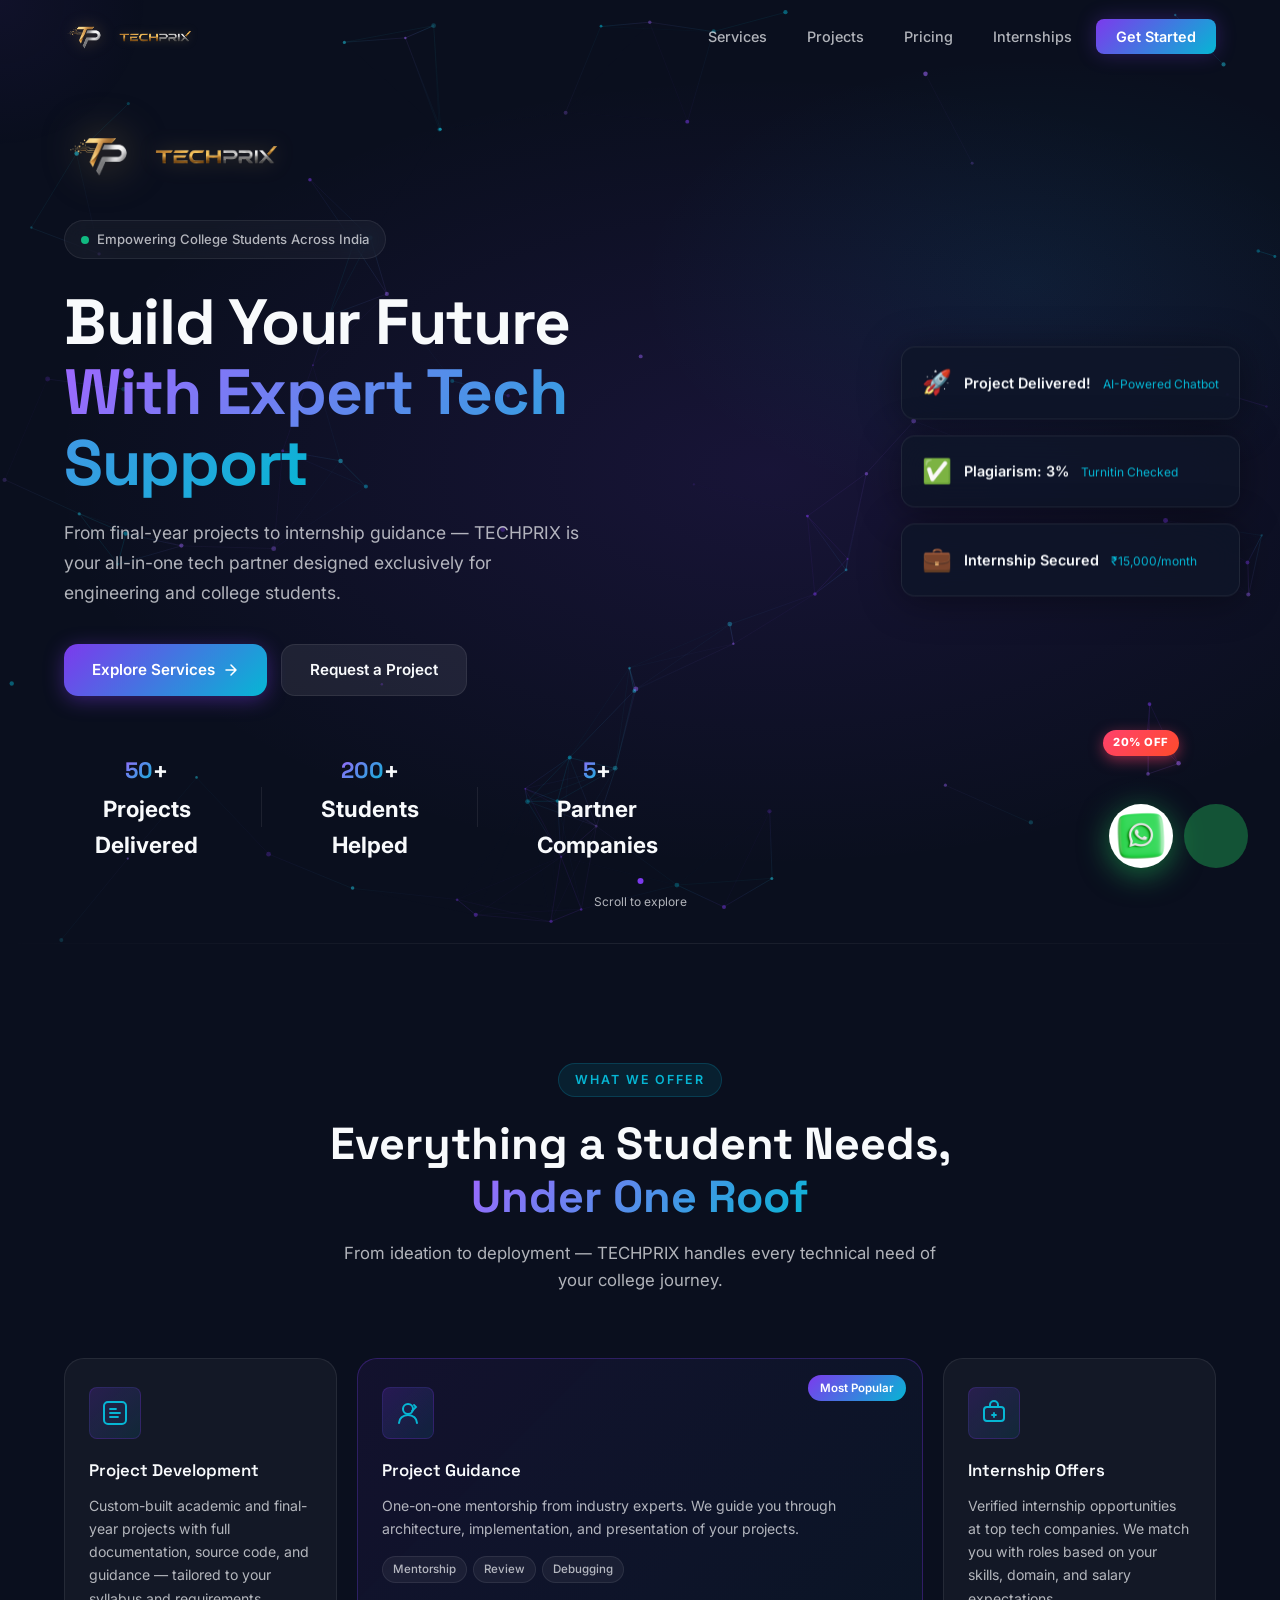
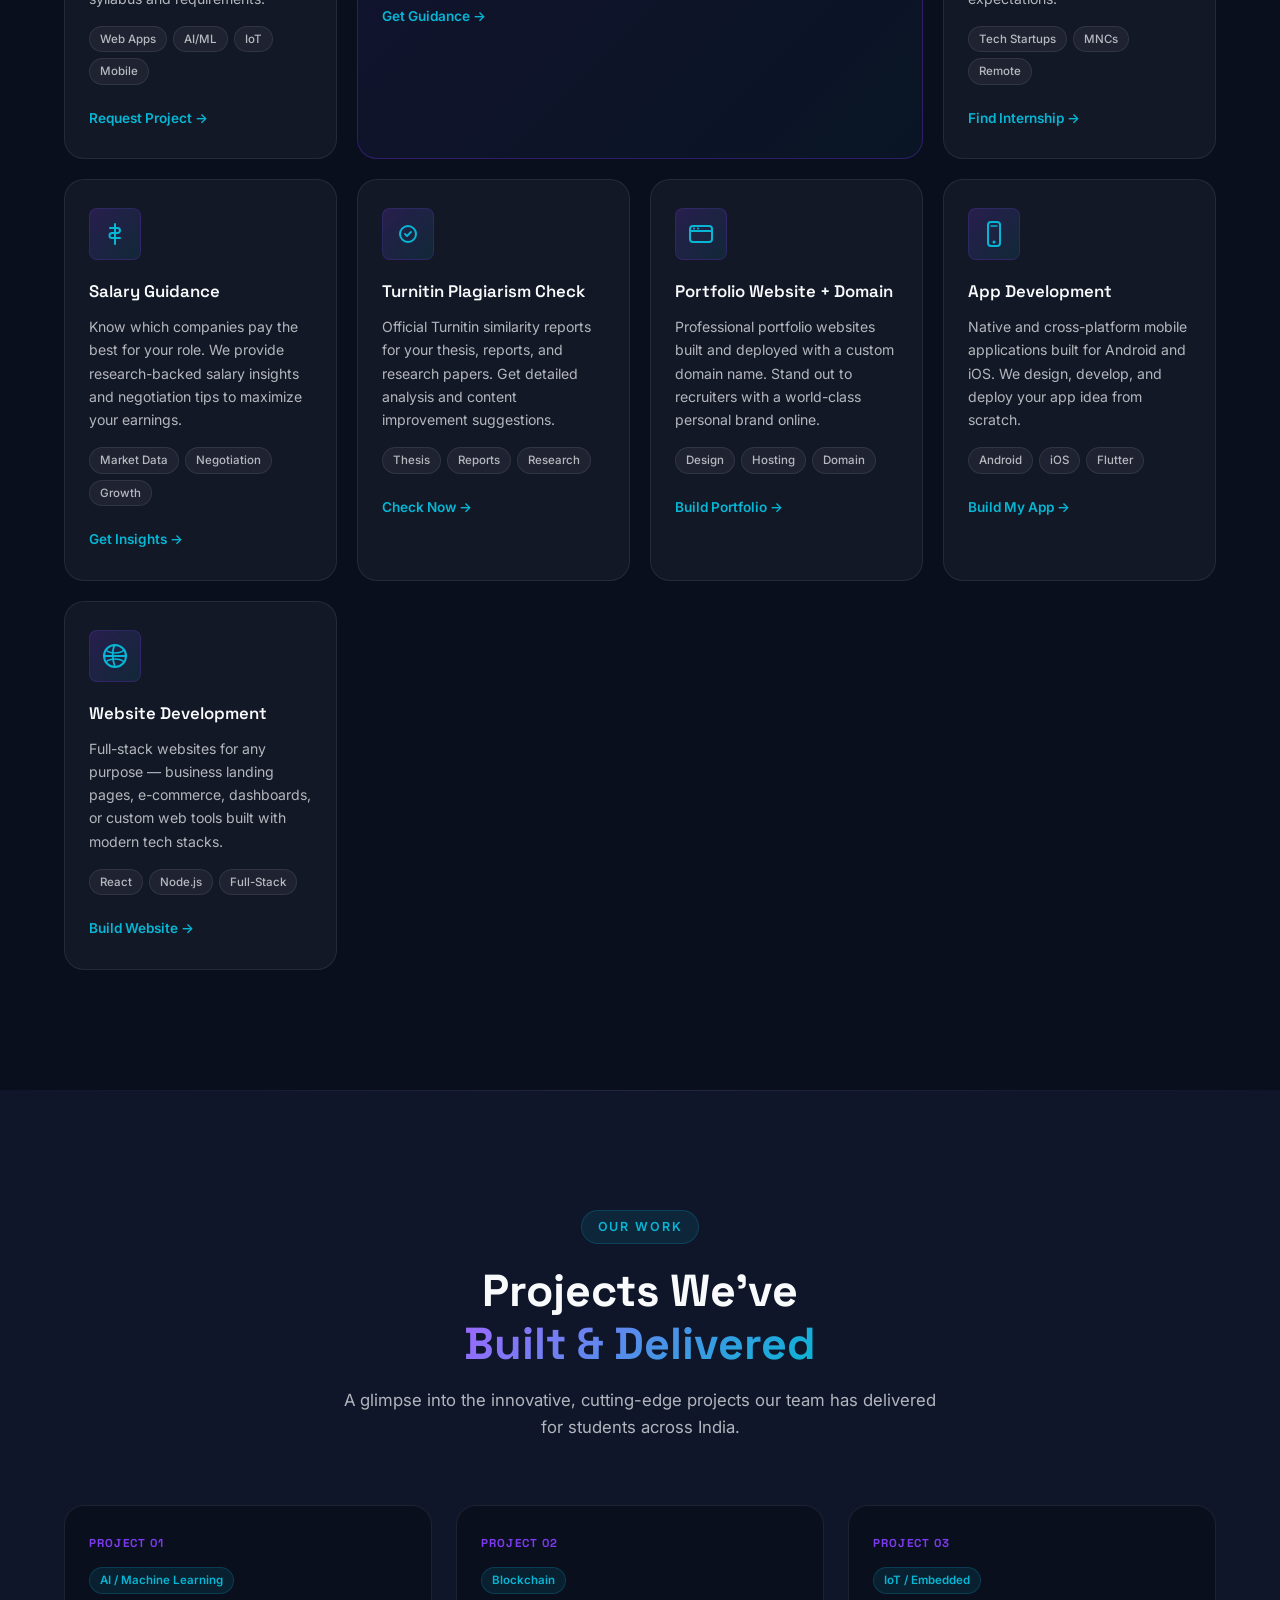
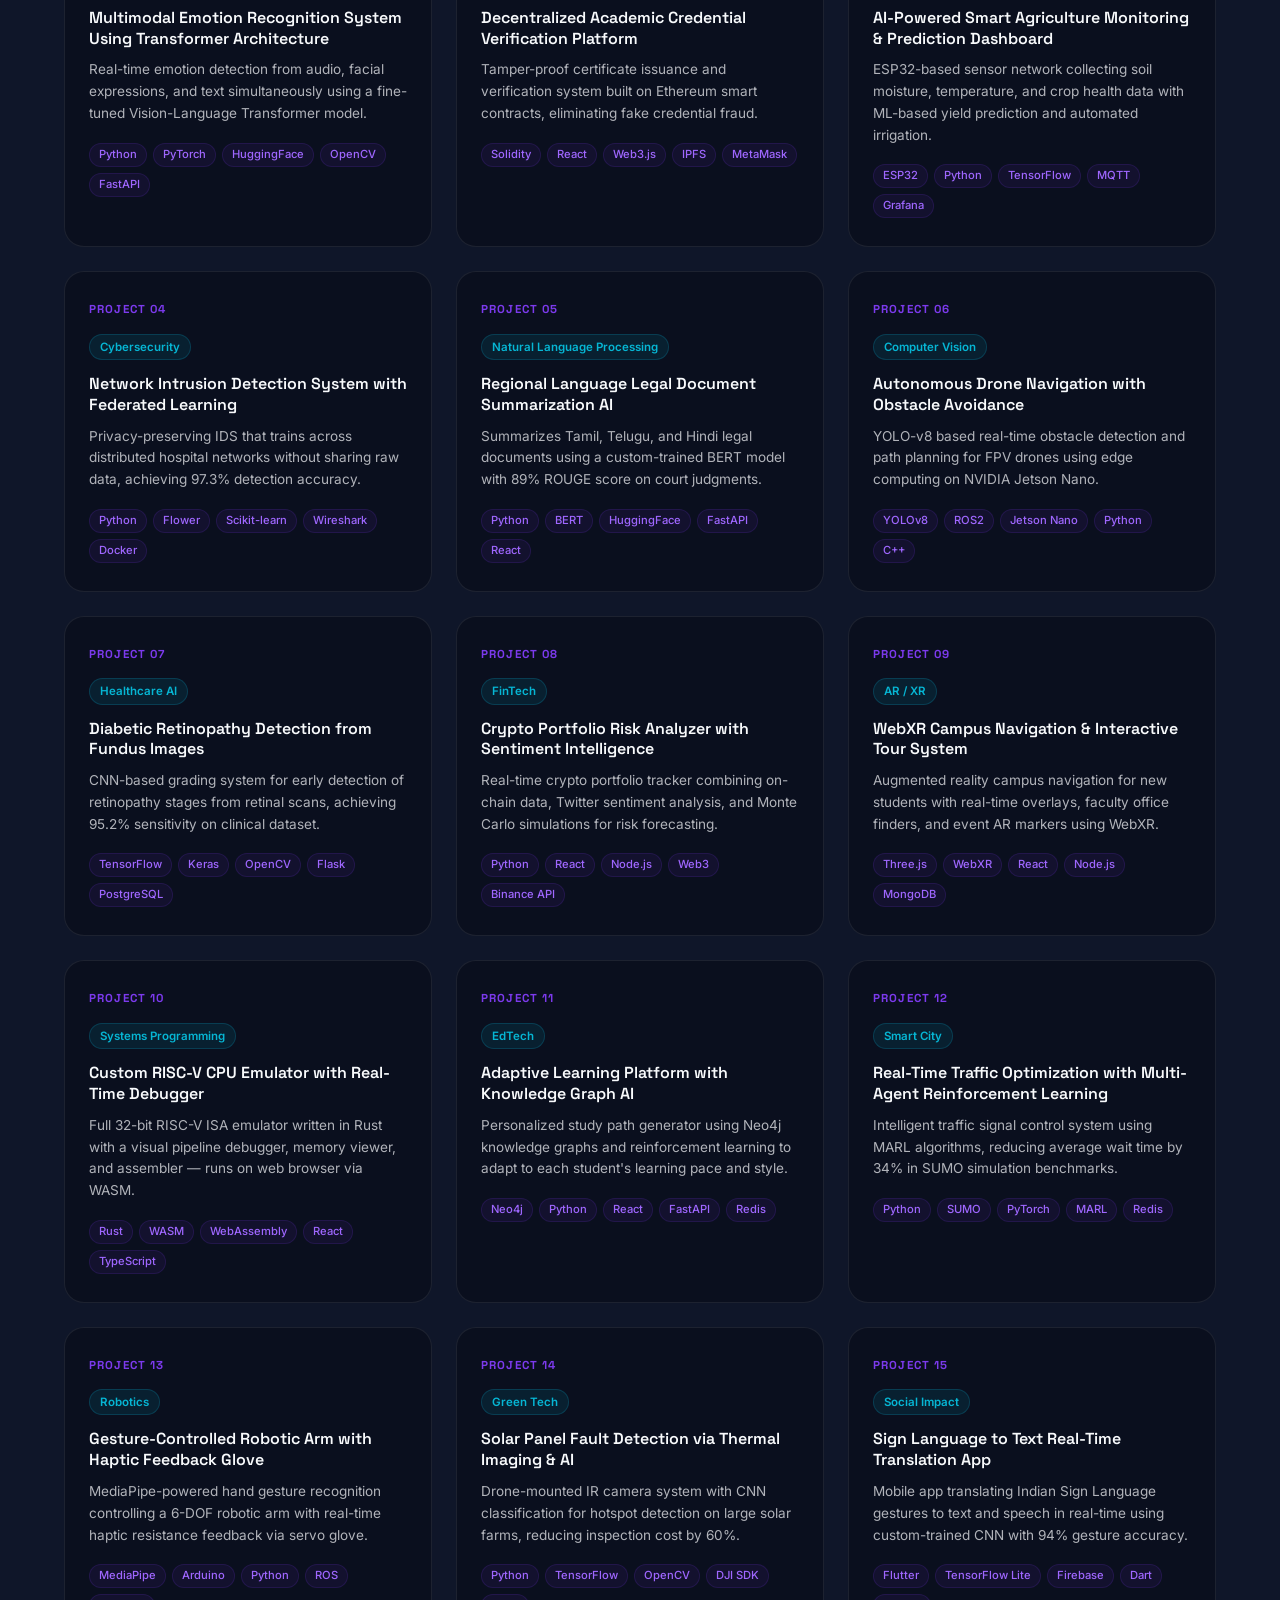
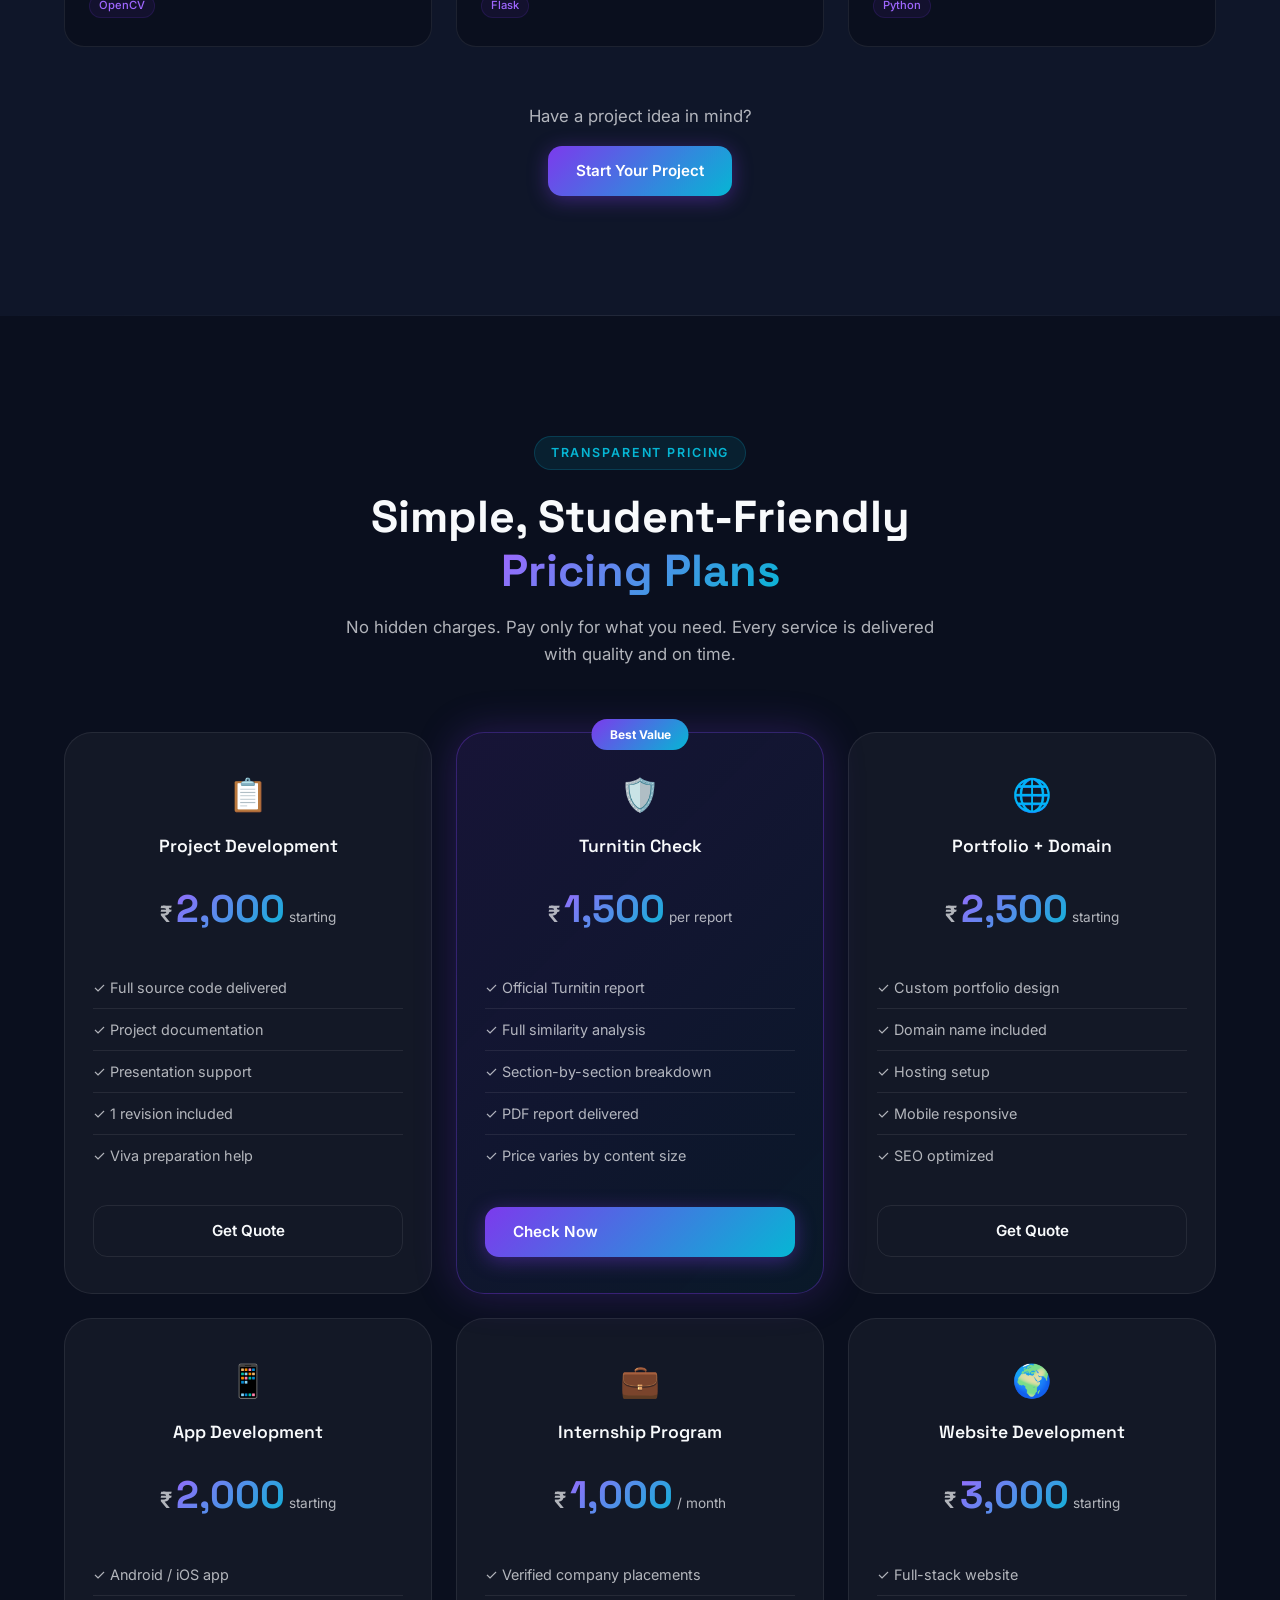
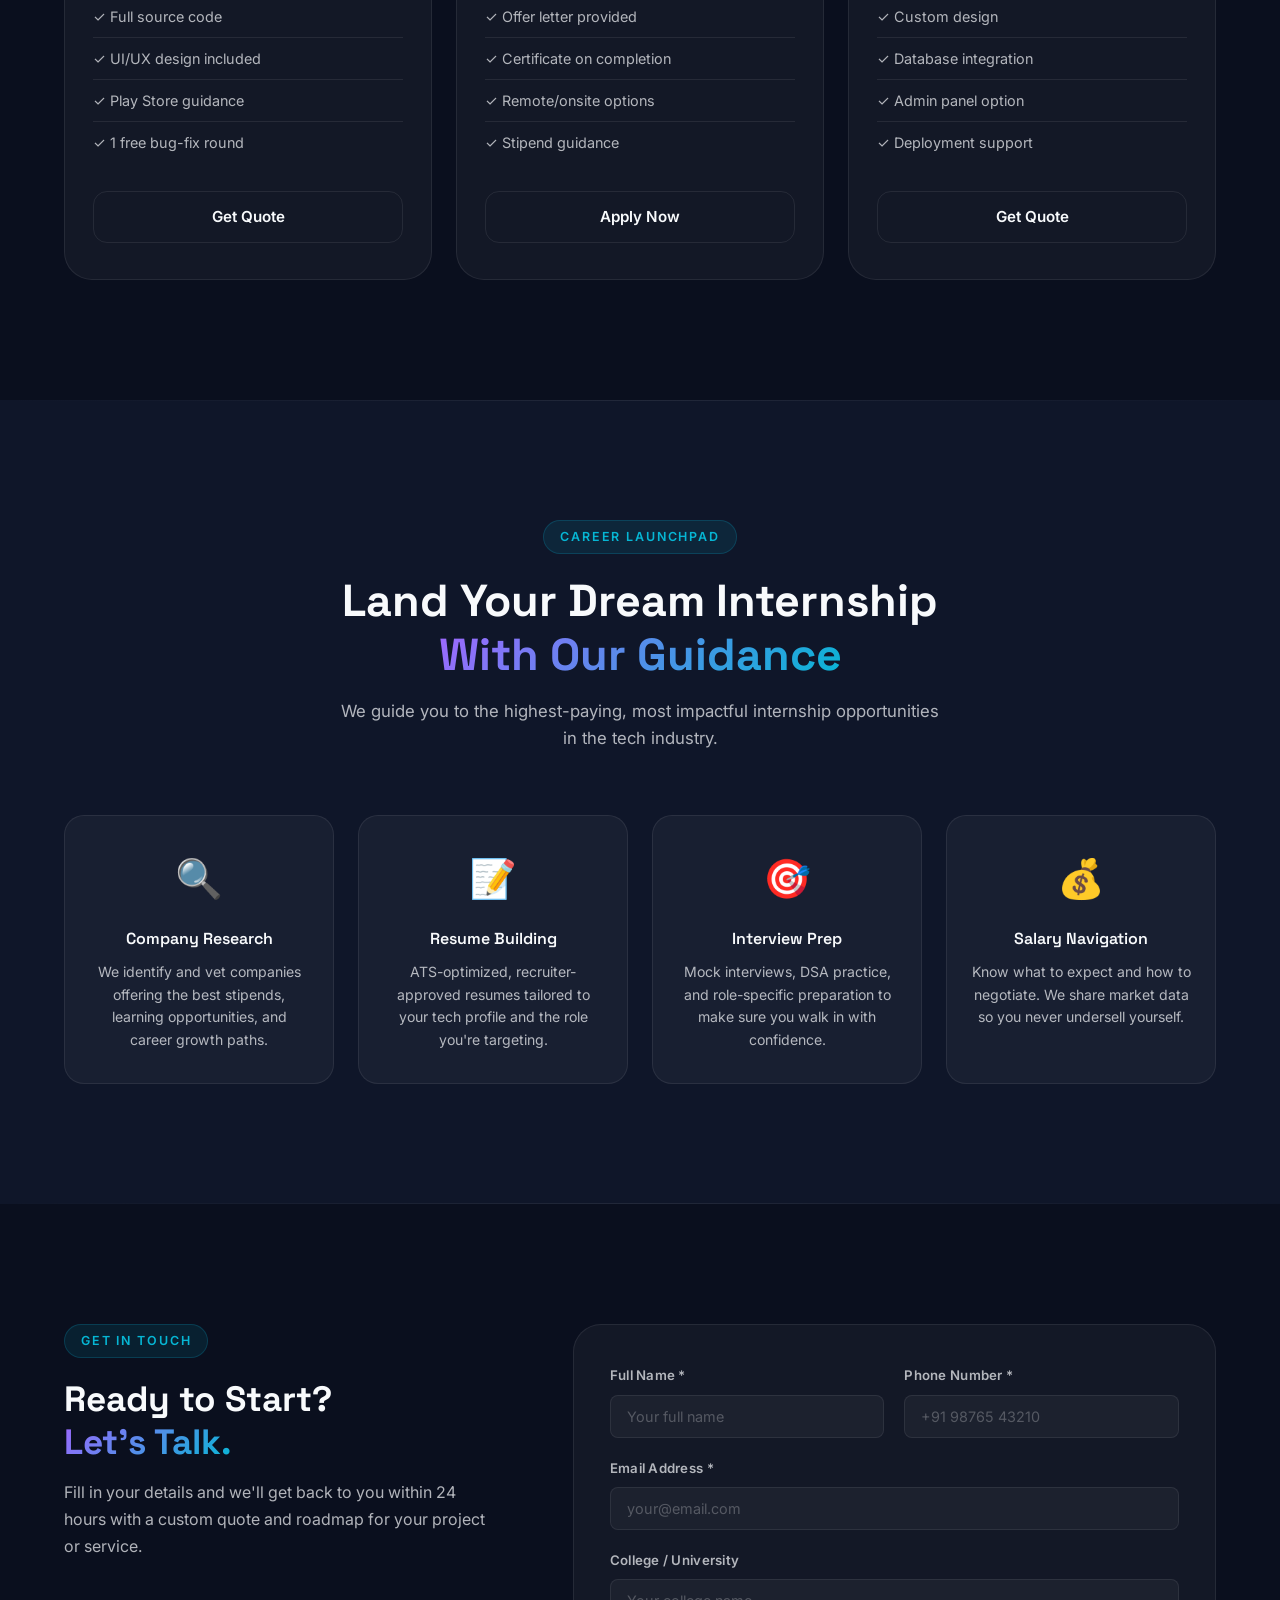
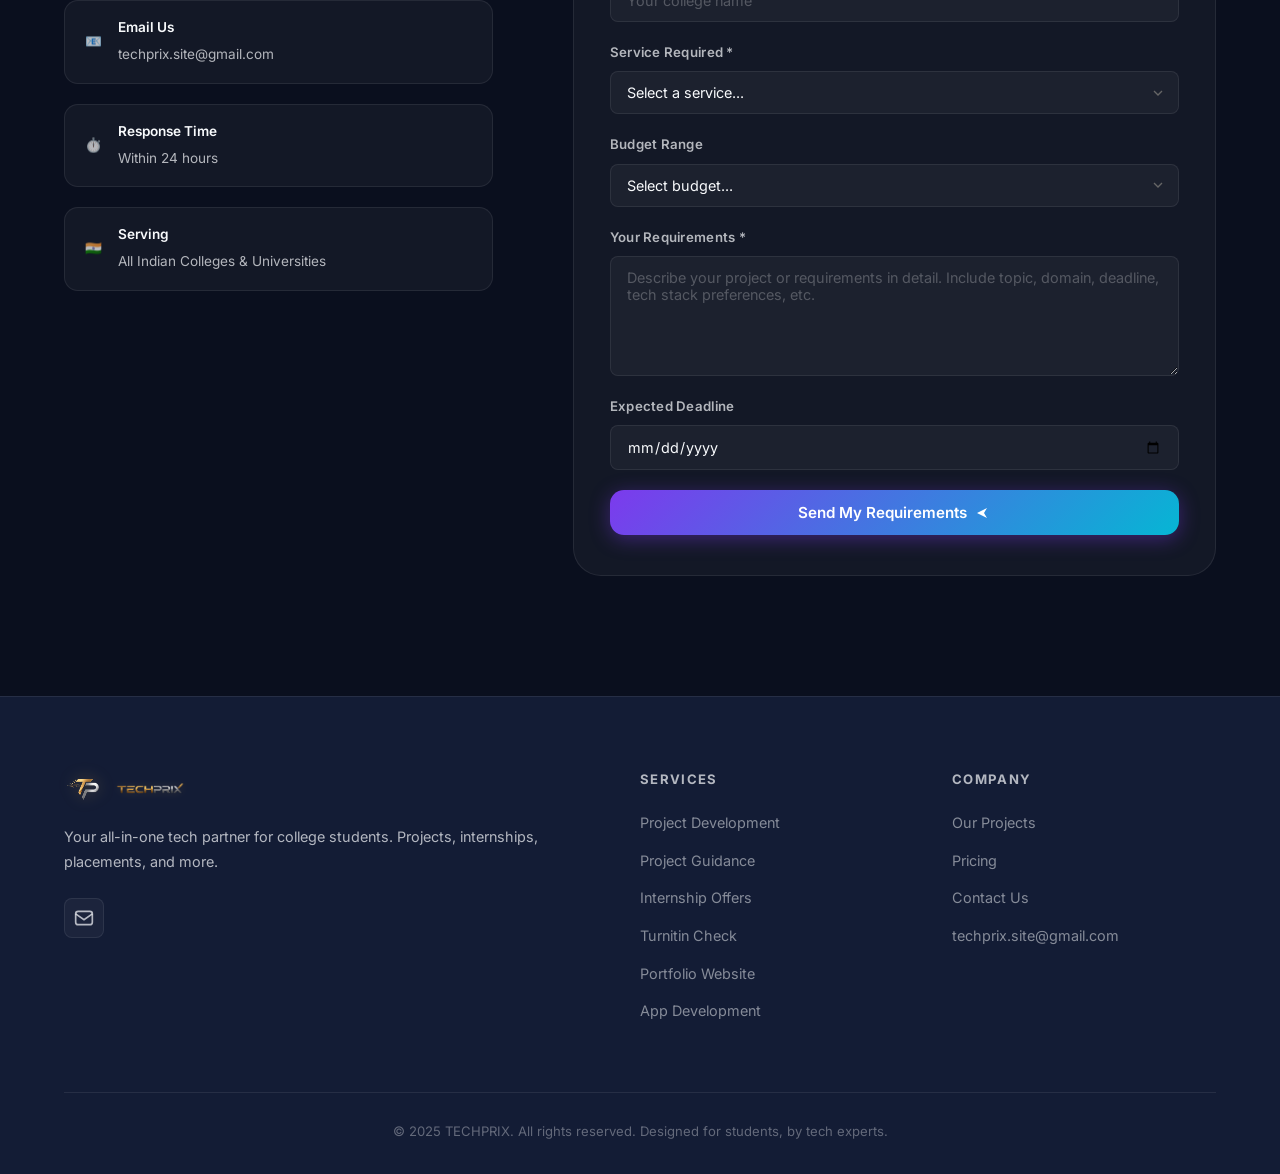
==== index.html @ 205cd6ed "Update index.html" ====
<!DOCTYPE html>
<html lang="en">
<head>
  <script type="application/ld+json">
{
  "@context": "https://schema.org",
  "@type": "Organization",
  "name": "Tech Prix",
  "url": "https://techprix.site/",
  "logo": "https://techprix.site/logo.png",
  "description": "A leading company providing technology and educational guidance for students.",
  "sameAs": [
    "https://www.linkedin.com/company/techprix",
    "https://www.facebook.com/techprix",
    "https://twitter.com/techprix"
  ]
}
  </script>
  
  <meta charset="UTF-8" />
  <meta name="viewport" content="width=device-width, initial-scale=1.0" />
  <title>TECHPRIX — Student Tech Services</title>
  <link rel="preconnect" href="https://fonts.googleapis.com" />
  <link rel="preconnect" href="https://fonts.gstatic.com" crossorigin />
  <link href="https://fonts.googleapis.com/css2?family=Inter:wght@300;400;500;600;700&family=Space+Grotesk:wght@400;500;600;700&display=swap" rel="stylesheet" />
  <link rel="stylesheet" href="css/style.css" />
  <link rel="stylesheet" href="css/animations.css" />
</head>
<body>

  <!-- ========== NAVBAR ========== -->
  <nav class="navbar" id="navbar">
    <div class="nav-container">
      <a href="#" class="nav-logo">
        <img src="assets/logo-icon.png" alt="TECHPRIX Icon" class="nav-logo-icon" />
        <img src="assets/logo-name.png" alt="TECHPRIX" class="nav-logo-name" />
      </a>

      <ul class="nav-links" id="navLinks">
        <li><a href="#services" class="nav-link">Services</a></li>
        <li><a href="#projects" class="nav-link">Projects</a></li>
        <li><a href="#pricing" class="nav-link">Pricing</a></li>
        <li><a href="#internships" class="nav-link">Internships</a></li>
        <li><a href="#contact" class="nav-link nav-cta">Get Started</a></li>
      </ul>

      <button class="hamburger" id="hamburger" aria-label="Toggle menu">
        <span></span><span></span><span></span>
      </button>
    </div>
  </nav>

  <!-- ========== HERO ========== -->
  <section class="hero" id="home">
    <canvas id="particleCanvas"></canvas>
    <div class="hero-content">
      <div class="hero-brand-logo">
        <img src="assets/logo-icon.png" alt="TECHPRIX Logo" class="hero-logo-icon" />
        <img src="assets/logo-name.png" alt="TECHPRIX" class="hero-logo-name" />
      </div>
      <div class="hero-badge">
        <span class="badge-dot"></span>
        Empowering College Students Across India
      </div>
      <h1 class="hero-title">
        Build Your Future<br/>
        <span class="gradient-text">With Expert Tech Support</span>
      </h1>
      <p class="hero-subtitle">
        From final-year projects to internship guidance — TECHPRIX is your all-in-one 
        tech partner designed exclusively for engineering and college students.
      </p>
      <div class="hero-actions">
        <a href="#services" class="btn btn-primary">
          Explore Services
          <svg width="16" height="16" viewBox="0 0 16 16" fill="none"><path d="M3 8h10M8 3l5 5-5 5" stroke="currentColor" stroke-width="1.5" stroke-linecap="round" stroke-linejoin="round"/></svg>
        </a>
        <a href="#contact" class="btn btn-ghost">Request a Project</a>
      </div>
      <div class="hero-stats">
        <div class="stat">
          <span class="stat-num" data-target="50">0</span><span>+</span>
          <span class="stat-label">Projects Delivered</span>
        </div>
        <div class="stat-divider"></div>
        <div class="stat">
          <span class="stat-num" data-target="200">0</span><span>+</span>
          <span class="stat-label">Students Helped</span>
        </div>
        <div class="stat-divider"></div>
        <div class="stat">
          <span class="stat-num" data-target="5">0</span><span>+</span>
          <span class="stat-label">Partner Companies</span>
        </div>
      </div>
    </div>
    <div class="hero-visual">
      <div class="floating-card card-1">
        <div class="fc-icon">🚀</div>
        <div class="fc-text">Project Delivered!</div>
        <div class="fc-sub">AI-Powered Chatbot</div>
      </div>
      <div class="floating-card card-2">
        <div class="fc-icon">✅</div>
        <div class="fc-text">Plagiarism: 3%</div>
        <div class="fc-sub">Turnitin Checked</div>
      </div>
      <div class="floating-card card-3">
        <div class="fc-icon">💼</div>
        <div class="fc-text">Internship Secured</div>
        <div class="fc-sub">₹15,000/month</div>
      </div>
    </div>
    <div class="scroll-indicator">
      <div class="scroll-dot"></div>
      <span>Scroll to explore</span>
    </div>
  </section>

  <!-- ========== SERVICES ========== -->
  <section class="services" id="services">
    <div class="container">
      <div class="section-header">
        <span class="section-eyebrow">What We Offer</span>
        <h2 class="section-title">Everything a Student Needs,<br/><span class="gradient-text">Under One Roof</span></h2>
        <p class="section-sub">From ideation to deployment — TECHPRIX handles every technical need of your college journey.</p>
      </div>

      <div class="services-grid">

        <div class="service-card" data-service="project">
          <div class="service-icon-wrap">
            <div class="service-icon">
              <svg width="28" height="28" viewBox="0 0 28 28" fill="none"><rect x="3" y="3" width="22" height="22" rx="4" stroke="currentColor" stroke-width="2"/><path d="M9 14h10M9 10h6M9 18h8" stroke="currentColor" stroke-width="1.8" stroke-linecap="round"/></svg>
            </div>
          </div>
          <h3>Project Development</h3>
          <p>Custom-built academic and final-year projects with full documentation, source code, and guidance — tailored to your syllabus and requirements.</p>
          <div class="service-tags">
            <span>Web Apps</span><span>AI/ML</span><span>IoT</span><span>Mobile</span>
          </div>
          <a href="#contact" class="service-link" data-type="Project Development">Request Project →</a>
        </div>

        <div class="service-card featured" data-service="guidance">
          <div class="featured-badge">Most Popular</div>
          <div class="service-icon-wrap">
            <div class="service-icon">
              <svg width="28" height="28" viewBox="0 0 28 28" fill="none"><circle cx="14" cy="10" r="5" stroke="currentColor" stroke-width="2"/><path d="M5 24c0-4.418 4.03-8 9-8s9 3.582 9 8" stroke="currentColor" stroke-width="2" stroke-linecap="round"/><path d="M20 6l2 2-4 4" stroke="currentColor" stroke-width="1.8" stroke-linecap="round"/></svg>
            </div>
          </div>
          <h3>Project Guidance</h3>
          <p>One-on-one mentorship from industry experts. We guide you through architecture, implementation, and presentation of your projects.</p>
          <div class="service-tags">
            <span>Mentorship</span><span>Review</span><span>Debugging</span>
          </div>
          <a href="#contact" class="service-link" data-type="Project Guidance">Get Guidance →</a>
        </div>

        <div class="service-card" data-service="internship">
          <div class="service-icon-wrap">
            <div class="service-icon">
              <svg width="28" height="28" viewBox="0 0 28 28" fill="none"><rect x="4" y="8" width="20" height="14" rx="3" stroke="currentColor" stroke-width="2"/><path d="M10 8V6a4 4 0 018 0v2" stroke="currentColor" stroke-width="2"/><path d="M14 14v4M12 16h4" stroke="currentColor" stroke-width="1.8" stroke-linecap="round"/></svg>
            </div>
          </div>
          <h3>Internship Offers</h3>
          <p>Verified internship opportunities at top tech companies. We match you with roles based on your skills, domain, and salary expectations.</p>
          <div class="service-tags">
            <span>Tech Startups</span><span>MNCs</span><span>Remote</span>
          </div>
          <a href="#contact" class="service-link" data-type="Internship Offer">Find Internship →</a>
        </div>

        <div class="service-card" data-service="salary">
          <div class="service-icon-wrap">
            <div class="service-icon">
              <svg width="28" height="28" viewBox="0 0 28 28" fill="none"><path d="M14 4v20M9 8h7.5a2.5 2.5 0 010 5H11a2.5 2.5 0 000 5H19" stroke="currentColor" stroke-width="2" stroke-linecap="round"/></svg>
            </div>
          </div>
          <h3>Salary Guidance</h3>
          <p>Know which companies pay the best for your role. We provide research-backed salary insights and negotiation tips to maximize your earnings.</p>
          <div class="service-tags">
            <span>Market Data</span><span>Negotiation</span><span>Growth</span>
          </div>
          <a href="#contact" class="service-link" data-type="Salary Guidance">Get Insights →</a>
        </div>

        <div class="service-card" data-service="turnitin">
          <div class="service-icon-wrap">
            <div class="service-icon">
              <svg width="28" height="28" viewBox="0 0 28 28" fill="none"><path d="M6 14a8 8 0 1016 0A8 8 0 006 14z" stroke="currentColor" stroke-width="2"/><path d="M11 14l2 2 4-4" stroke="currentColor" stroke-width="1.8" stroke-linecap="round" stroke-linejoin="round"/></svg>
            </div>
          </div>
          <h3>Turnitin Plagiarism Check</h3>
          <p>Official Turnitin similarity reports for your thesis, reports, and research papers. Get detailed analysis and content improvement suggestions.</p>
          <div class="service-tags">
            <span>Thesis</span><span>Reports</span><span>Research</span>
          </div>
          <a href="#contact" class="service-link" data-type="Turnitin Check">Check Now →</a>
        </div>

        <div class="service-card" data-service="portfolio">
          <div class="service-icon-wrap">
            <div class="service-icon">
              <svg width="28" height="28" viewBox="0 0 28 28" fill="none"><rect x="3" y="6" width="22" height="16" rx="3" stroke="currentColor" stroke-width="2"/><path d="M3 11h22" stroke="currentColor" stroke-width="2"/><circle cx="7" cy="8.5" r="1" fill="currentColor"/><circle cx="11" cy="8.5" r="1" fill="currentColor"/></svg>
            </div>
          </div>
          <h3>Portfolio Website + Domain</h3>
          <p>Professional portfolio websites built and deployed with a custom domain name. Stand out to recruiters with a world-class personal brand online.</p>
          <div class="service-tags">
            <span>Design</span><span>Hosting</span><span>Domain</span>
          </div>
          <a href="#contact" class="service-link" data-type="Portfolio Website">Build Portfolio →</a>
        </div>

        <div class="service-card" data-service="app">
          <div class="service-icon-wrap">
            <div class="service-icon">
              <svg width="28" height="28" viewBox="0 0 28 28" fill="none"><rect x="8" y="2" width="12" height="24" rx="3" stroke="currentColor" stroke-width="2"/><circle cx="14" cy="22" r="1.5" fill="currentColor"/><path d="M11 6h6" stroke="currentColor" stroke-width="1.5" stroke-linecap="round"/></svg>
            </div>
          </div>
          <h3>App Development</h3>
          <p>Native and cross-platform mobile applications built for Android and iOS. We design, develop, and deploy your app idea from scratch.</p>
          <div class="service-tags">
            <span>Android</span><span>iOS</span><span>Flutter</span>
          </div>
          <a href="#contact" class="service-link" data-type="App Development">Build My App →</a>
        </div>

        <div class="service-card" data-service="website">
          <div class="service-icon-wrap">
            <div class="service-icon">
              <svg width="28" height="28" viewBox="0 0 28 28" fill="none"><circle cx="14" cy="14" r="11" stroke="currentColor" stroke-width="2"/><path d="M14 3c-3 4-3 14 0 22M3 14h22" stroke="currentColor" stroke-width="1.8" stroke-linecap="round"/><path d="M5 8c2 2 6 3 9 3s7-1 9-3M5 20c2-2 6-3 9-3s7 1 9 3" stroke="currentColor" stroke-width="1.5"/></svg>
            </div>
          </div>
          <h3>Website Development</h3>
          <p>Full-stack websites for any purpose — business landing pages, e-commerce, dashboards, or custom web tools built with modern tech stacks.</p>
          <div class="service-tags">
            <span>React</span><span>Node.js</span><span>Full-Stack</span>
          </div>
          <a href="#contact" class="service-link" data-type="Website Development">Build Website →</a>
        </div>

      </div>
    </div>
  </section>

  <!-- ========== PROJECTS SHOWCASE ========== -->
  <section class="projects" id="projects">
    <div class="container">
      <div class="section-header">
        <span class="section-eyebrow">Our Work</span>
        <h2 class="section-title">Projects We've<br/><span class="gradient-text">Built & Delivered</span></h2>
        <p class="section-sub">A glimpse into the innovative, cutting-edge projects our team has delivered for students across India.</p>
      </div>

      <div class="projects-grid" id="projectsGrid">
        <!-- Populated by JS -->
      </div>

      <div class="projects-cta">
        <p>Have a project idea in mind?</p>
        <a href="#contact" class="btn btn-primary">Start Your Project</a>
      </div>
    </div>
  </section>

  <!-- ========== PRICING ========== -->
  <section class="pricing" id="pricing">
    <div class="container">
      <div class="section-header">
        <span class="section-eyebrow">Transparent Pricing</span>
        <h2 class="section-title">Simple, Student-Friendly<br/><span class="gradient-text">Pricing Plans</span></h2>
        <p class="section-sub">No hidden charges. Pay only for what you need. Every service is delivered with quality and on time.</p>
      </div>

      <div class="pricing-grid">

        <div class="pricing-card">
          <div class="pricing-header">
            <div class="pricing-icon">📋</div>
            <h3>Project Development</h3>
            <div class="pricing-amount">
              <span class="currency">₹</span>
              <span class="amount">2,000</span>
              <span class="period">starting</span>
            </div>
          </div>
          <ul class="pricing-features">
            <li>✓ Full source code delivered</li>
            <li>✓ Project documentation</li>
            <li>✓ Presentation support</li>
            <li>✓ 1 revision included</li>
            <li>✓ Viva preparation help</li>
          </ul>
          <a href="#contact" class="btn btn-outline" data-type="Project Development">Get Quote</a>
        </div>

        <div class="pricing-card featured">
          <div class="pricing-badge">Best Value</div>
          <div class="pricing-header">
            <div class="pricing-icon">🛡️</div>
            <h3>Turnitin Check</h3>
            <div class="pricing-amount">
              <span class="currency">₹</span>
              <span class="amount">1,500</span>
              <span class="period">per report</span>
            </div>
          </div>
          <ul class="pricing-features">
            <li>✓ Official Turnitin report</li>
            <li>✓ Full similarity analysis</li>
            <li>✓ Section-by-section breakdown</li>
            <li>✓ PDF report delivered</li>
            <li>✓ Price varies by content size</li>
          </ul>
          <a href="#contact" class="btn btn-primary" data-type="Turnitin Check">Check Now</a>
        </div>

        <div class="pricing-card">
          <div class="pricing-header">
            <div class="pricing-icon">🌐</div>
            <h3>Portfolio + Domain</h3>
            <div class="pricing-amount">
              <span class="currency">₹</span>
              <span class="amount">2,500</span>
              <span class="period">starting</span>
            </div>
          </div>
          <ul class="pricing-features">
            <li>✓ Custom portfolio design</li>
            <li>✓ Domain name included</li>
            <li>✓ Hosting setup</li>
            <li>✓ Mobile responsive</li>
            <li>✓ SEO optimized</li>
          </ul>
          <a href="#contact" class="btn btn-outline" data-type="Portfolio Website">Get Quote</a>
        </div>

        <div class="pricing-card">
          <div class="pricing-header">
            <div class="pricing-icon">📱</div>
            <h3>App Development</h3>
            <div class="pricing-amount">
              <span class="currency">₹</span>
              <span class="amount">2,000</span>
              <span class="period">starting</span>
            </div>
          </div>
          <ul class="pricing-features">
            <li>✓ Android / iOS app</li>
            <li>✓ Full source code</li>
            <li>✓ UI/UX design included</li>
            <li>✓ Play Store guidance</li>
            <li>✓ 1 free bug-fix round</li>
          </ul>
          <a href="#contact" class="btn btn-outline" data-type="App Development">Get Quote</a>
        </div>

        <div class="pricing-card">
          <div class="pricing-header">
            <div class="pricing-icon">💼</div>
            <h3>Internship Program</h3>
            <div class="pricing-amount">
              <span class="currency">₹</span>
              <span class="amount">1,000</span>
              <span class="period">/ month</span>
            </div>
          </div>
          <ul class="pricing-features">
            <li>✓ Verified company placements</li>
            <li>✓ Offer letter provided</li>
            <li>✓ Certificate on completion</li>
            <li>✓ Remote/onsite options</li>
            <li>✓ Stipend guidance</li>
          </ul>
          <a href="#contact" class="btn btn-outline" data-type="Internship Offer">Apply Now</a>
        </div>

        <div class="pricing-card">
          <div class="pricing-header">
            <div class="pricing-icon">🌍</div>
            <h3>Website Development</h3>
            <div class="pricing-amount">
              <span class="currency">₹</span>
              <span class="amount">3,000</span>
              <span class="period">starting</span>
            </div>
          </div>
          <ul class="pricing-features">
            <li>✓ Full-stack website</li>
            <li>✓ Custom design</li>
            <li>✓ Database integration</li>
            <li>✓ Admin panel option</li>
            <li>✓ Deployment support</li>
          </ul>
          <a href="#contact" class="btn btn-outline" data-type="Website Development">Get Quote</a>
        </div>

      </div>
    </div>
  </section>

  <!-- ========== INTERNSHIP SECTION ========== -->
  <section class="internships" id="internships">
    <div class="container">
      <div class="section-header">
        <span class="section-eyebrow">Career Launchpad</span>
        <h2 class="section-title">Land Your Dream Internship<br/><span class="gradient-text">With Our Guidance</span></h2>
        <p class="section-sub">We guide you to the highest-paying, most impactful internship opportunities in the tech industry.</p>
      </div>
      <div class="intern-cards">
        <div class="intern-card">
          <div class="intern-icon">🔍</div>
          <h4>Company Research</h4>
          <p>We identify and vet companies offering the best stipends, learning opportunities, and career growth paths.</p>
        </div>
        <div class="intern-card">
          <div class="intern-icon">📝</div>
          <h4>Resume Building</h4>
          <p>ATS-optimized, recruiter-approved resumes tailored to your tech profile and the role you're targeting.</p>
        </div>
        <div class="intern-card">
          <div class="intern-icon">🎯</div>
          <h4>Interview Prep</h4>
          <p>Mock interviews, DSA practice, and role-specific preparation to make sure you walk in with confidence.</p>
        </div>
        <div class="intern-card">
          <div class="intern-icon">💰</div>
          <h4>Salary Navigation</h4>
          <p>Know what to expect and how to negotiate. We share market data so you never undersell yourself.</p>
        </div>
      </div>
    </div>
  </section>

  <!-- ========== CONTACT / REQUEST FORM ========== -->
  <section class="contact" id="contact">
    <div class="container">
      <div class="contact-grid">
        <div class="contact-info">
          <span class="section-eyebrow">Get In Touch</span>
          <h2 class="section-title">Ready to Start?<br/><span class="gradient-text">Let's Talk.</span></h2>
          <p>Fill in your details and we'll get back to you within 24 hours with a custom quote and roadmap for your project or service.</p>

          <div class="contact-details">
            <div class="contact-item">
              <span class="contact-icon">📧</span>
              <div>
                <strong>Email Us</strong>
                <span>techprix.site@gmail.com</span>
              </div>
            </div>
            <div class="contact-item">
              <span class="contact-icon">⏱️</span>
              <div>
                <strong>Response Time</strong>
                <span>Within 24 hours</span>
              </div>
            </div>
            <div class="contact-item">
              <span class="contact-icon">🇮🇳</span>
              <div>
                <strong>Serving</strong>
                <span>All Indian Colleges & Universities</span>
              </div>
            </div>
          </div>
        </div>

        <div class="contact-form-wrap">
          <form id="contactForm" class="contact-form" novalidate>
            <div class="form-row">
              <div class="form-group">
                <label for="name">Full Name *</label>
                <input type="text" id="name" name="name" placeholder="Your full name" required />
              </div>
              <div class="form-group">
                <label for="phone">Phone Number *</label>
                <input type="tel" id="phone" name="phone" placeholder="+91 98765 43210" required />
              </div>
            </div>
            <div class="form-group">
              <label for="email">Email Address *</label>
              <input type="email" id="email" name="email" placeholder="your@email.com" required />
            </div>
            <div class="form-group">
              <label for="college">College / University</label>
              <input type="text" id="college" name="college" placeholder="Your college name" />
            </div>
            <div class="form-group">
              <label for="service">Service Required *</label>
              <select id="service" name="service" required>
                <option value="">Select a service...</option>
                <option value="Project Development">Project Development</option>
                <option value="Project Guidance">Project Guidance</option>
                <option value="Internship Offer">Internship Placement</option>
                <option value="Salary Guidance">Salary / Career Guidance</option>
                <option value="Turnitin Check">Turnitin Plagiarism Check</option>
                <option value="Portfolio Website">Portfolio Website + Domain</option>
                <option value="App Development">App Development</option>
                <option value="Website Development">Website Development</option>
              </select>
            </div>
            <div class="form-group">
              <label for="budget">Budget Range</label>
              <select id="budget" name="budget">
                <option value="">Select budget...</option>
                <option value="₹1,000 - ₹2,000">₹1,000 - ₹2,000</option>
                <option value="₹2,000 - ₹5,000">₹2,000 - ₹5,000</option>
                <option value="₹5,000 - ₹10,000">₹5,000 - ₹10,000</option>
                <option value="₹10,000+">₹10,000+</option>
              </select>
            </div>
            <div class="form-group">
              <label for="requirements">Your Requirements *</label>
              <textarea id="requirements" name="requirements" rows="5" placeholder="Describe your project or requirements in detail. Include topic, domain, deadline, tech stack preferences, etc." required></textarea>
            </div>
            <div class="form-group">
              <label for="deadline">Expected Deadline</label>
              <input type="date" id="deadline" name="deadline" />
            </div>
            <button type="submit" class="btn btn-primary btn-full" id="submitBtn">
              <span id="btnText">Send My Requirements</span>
              <span id="btnLoader" class="hidden">Sending...</span>
              <svg width="16" height="16" viewBox="0 0 16 16" fill="none"><path d="M2 8l10-5-3 5 3 5-10-5z" fill="currentColor"/></svg>
            </button>
            <div id="formMsg" class="form-message hidden"></div>
          </form>
        </div>
      </div>
    </div>
  </section>

  <!-- ========== FOOTER ========== -->
  <footer class="footer">
    <div class="container">
      <div class="footer-grid">
        <div class="footer-brand">
          <div class="footer-logo-wrap" style="margin-bottom:1rem">
            <img src="assets/logo-icon.png" alt="TECHPRIX Icon" class="footer-logo-icon" />
            <img src="assets/logo-name.png" alt="TECHPRIX" class="footer-logo-name" />
          </div>
          <p>Your all-in-one tech partner for college students. Projects, internships, placements, and more.</p>
          <div class="footer-socials">
            <a href="mailto:techprix.site@gmail.com" aria-label="Email">
              <svg width="20" height="20" viewBox="0 0 24 24" fill="none"><rect x="2" y="4" width="20" height="16" rx="3" stroke="currentColor" stroke-width="2"/><path d="M2 7l10 7 10-7" stroke="currentColor" stroke-width="2"/></svg>
            </a>
          </div>
        </div>
        <div class="footer-links">
          <h4>Services</h4>
          <ul>
            <li><a href="#services">Project Development</a></li>
            <li><a href="#services">Project Guidance</a></li>
            <li><a href="#internships">Internship Offers</a></li>
            <li><a href="#services">Turnitin Check</a></li>
            <li><a href="#services">Portfolio Website</a></li>
            <li><a href="#services">App Development</a></li>
          </ul>
        </div>
        <div class="footer-links">
          <h4>Company</h4>
          <ul>
            <li><a href="#projects">Our Projects</a></li>
            <li><a href="#pricing">Pricing</a></li>
            <li><a href="#contact">Contact Us</a></li>
            <li><a href="mailto:techprix.site@gmail.com">techprix.site@gmail.com</a></li>
          </ul>
        </div>
      </div>
      <div class="footer-bottom">
        <p>© 2025 TECHPRIX. All rights reserved. Designed for students, by tech experts.</p>
      </div>
    </div>
  </footer>

  <!-- ========== WHATSAPP FLOATING BUTTON ========== -->
  <div class="wa-float" id="waFloat">
    <div class="wa-offer-badge">20% OFF</div>
    <div class="wa-tooltip">Chat with us on WhatsApp! 🎉</div>
    <a href="https://wa.me/919876543210?text=Hi%20TECHPRIX!%20I%20saw%20your%2020%25%20offer%20and%20I%27m%20interested%20in%20your%20services." 
       target="_blank" rel="noopener" class="wa-btn" aria-label="Chat on WhatsApp">
      <img src="assets/whatsapp.png" alt="WhatsApp" class="wa-icon" />
    </a>
    <div class="wa-ripple"></div>
  </div>

  <script src="js/particles.js"></script>
  <script src="js/projects.js"></script>
  <script src="js/form.js"></script>
  <script src="js/main.js"></script>
</body>
</html>
---- css/style.css ----
/* ==========================================
   TECHPRIX — Main Stylesheet
   ========================================== */

:root {
  --navy: #0A0F1E;
  --navy-light: #0F1629;
  --navy-mid: #131C35;
  --violet: #7C3AED;
  --violet-light: #9F67FF;
  --cyan: #06B6D4;
  --cyan-light: #22D3EE;
  --white: #F8FAFC;
  --white-dim: rgba(248, 250, 252, 0.7);
  --white-faint: rgba(248, 250, 252, 0.08);
  --glass: rgba(255, 255, 255, 0.04);
  --glass-border: rgba(255, 255, 255, 0.08);
  --success: #10B981;
  --error: #EF4444;

  --font-display: 'Space Grotesk', sans-serif;
  --font-body: 'Inter', sans-serif;

  --radius-sm: 8px;
  --radius-md: 14px;
  --radius-lg: 20px;
  --radius-xl: 28px;

  --shadow-card: 0 4px 40px rgba(0,0,0,0.4);
  --shadow-glow-v: 0 0 40px rgba(124,58,237,0.25);
  --shadow-glow-c: 0 0 40px rgba(6,182,212,0.2);
}

/* ========== RESET ========== */
*, *::before, *::after { box-sizing: border-box; margin: 0; padding: 0; }
html { scroll-behavior: smooth; font-size: 16px; }
body {
  background: var(--navy);
  color: var(--white);
  font-family: var(--font-body);
  line-height: 1.6;
  overflow-x: hidden;
}
img { max-width: 100%; display: block; }
a { text-decoration: none; color: inherit; }
ul { list-style: none; }
input, textarea, select, button { font-family: inherit; }

/* ========== SCROLLBAR ========== */
::-webkit-scrollbar { width: 6px; }
::-webkit-scrollbar-track { background: var(--navy); }
::-webkit-scrollbar-thumb { background: var(--violet); border-radius: 10px; }

/* ========== UTILITY ========== */
.container { max-width: 1200px; margin: 0 auto; padding: 0 24px; }
.hidden { display: none !important; }
.gradient-text {
  background: linear-gradient(135deg, var(--violet-light), var(--cyan));
  -webkit-background-clip: text;
  -webkit-text-fill-color: transparent;
  background-clip: text;
}

/* ========== LOGO IMAGE STYLES ========== */
/* Navbar logo */
.nav-logo {
  display: flex;
  align-items: center;
  gap: 10px;
  text-decoration: none;
}
.nav-logo-icon {
  width: 42px;
  height: 42px;
  object-fit: contain;
  border-radius: 50%;
  flex-shrink: 0;
  filter: drop-shadow(0 0 8px rgba(212,170,80,0.35));
  transition: filter 0.3s;
}
.nav-logo:hover .nav-logo-icon {
  filter: drop-shadow(0 0 14px rgba(212,170,80,0.6));
}
.nav-logo-name {
  height: 26px;
  width: auto;
  object-fit: contain;
  filter: drop-shadow(0 0 4px rgba(212,170,80,0.25));
  transition: filter 0.3s;
}
.nav-logo:hover .nav-logo-name {
  filter: drop-shadow(0 0 8px rgba(212,170,80,0.5));
}

/* Hero brand logo */
.hero-brand-logo {
  display: flex;
  align-items: center;
  gap: 14px;
  margin-bottom: 28px;
}
.hero-logo-icon {
  width: 72px;
  height: 72px;
  object-fit: contain;
  border-radius: 50%;
  filter: drop-shadow(0 0 20px rgba(212,170,80,0.5));
  animation: heroLogoGlow 3s ease-in-out infinite;
}
.hero-logo-name {
  height: 44px;
  width: auto;
  object-fit: contain;
  filter: drop-shadow(0 0 10px rgba(212,170,80,0.3));
}
@keyframes heroLogoGlow {
  0%, 100% { filter: drop-shadow(0 0 16px rgba(212,170,80,0.4)); }
  50%       { filter: drop-shadow(0 0 32px rgba(212,170,80,0.7)); }
}

/* Footer logo */
.footer-logo-wrap {
  display: flex;
  align-items: center;
  gap: 10px;
}
.footer-logo-icon {
  width: 40px;
  height: 40px;
  object-fit: contain;
  border-radius: 50%;
  filter: drop-shadow(0 0 8px rgba(212,170,80,0.3));
}
.footer-logo-name {
  height: 24px;
  width: auto;
  object-fit: contain;
  filter: drop-shadow(0 0 4px rgba(212,170,80,0.2));
  opacity: 0.95;
}

/* ========== BUTTONS ========== */
.btn {
  display: inline-flex;
  align-items: center;
  gap: 8px;
  padding: 13px 28px;
  border-radius: var(--radius-md);
  font-size: 0.95rem;
  font-weight: 600;
  cursor: pointer;
  border: none;
  transition: all 0.3s ease;
  position: relative;
  overflow: hidden;
}
.btn::before {
  content: '';
  position: absolute;
  inset: 0;
  background: rgba(255,255,255,0);
  transition: background 0.3s;
}
.btn:hover::before { background: rgba(255,255,255,0.07); }

.btn-primary {
  background: linear-gradient(135deg, var(--violet), var(--cyan));
  color: white;
  box-shadow: 0 4px 20px rgba(124,58,237,0.4);
}
.btn-primary:hover {
  transform: translateY(-2px);
  box-shadow: 0 8px 30px rgba(124,58,237,0.5);
}
.btn-ghost {
  background: var(--white-faint);
  color: var(--white);
  border: 1px solid var(--glass-border);
}
.btn-ghost:hover {
  background: rgba(255,255,255,0.1);
  border-color: rgba(255,255,255,0.2);
  transform: translateY(-2px);
}
.btn-outline {
  background: transparent;
  color: var(--white);
  border: 1.5px solid var(--glass-border);
  width: 100%;
  justify-content: center;
}
.btn-outline:hover {
  border-color: var(--violet);
  color: var(--violet-light);
  background: rgba(124,58,237,0.08);
  transform: translateY(-2px);
}
.btn-full { width: 100%; justify-content: center; }

/* ========== SECTION HEADER ========== */
.section-header { text-align: center; margin-bottom: 64px; }
.section-eyebrow {
  display: inline-block;
  font-size: 0.78rem;
  font-weight: 600;
  letter-spacing: 0.15em;
  text-transform: uppercase;
  color: var(--cyan);
  background: rgba(6,182,212,0.1);
  padding: 6px 16px;
  border-radius: 50px;
  border: 1px solid rgba(6,182,212,0.2);
  margin-bottom: 20px;
}
.section-title {
  font-family: var(--font-display);
  font-size: clamp(2rem, 4vw, 2.8rem);
  font-weight: 700;
  line-height: 1.2;
  margin-bottom: 16px;
}
.section-sub {
  font-size: 1.05rem;
  color: var(--white-dim);
  max-width: 600px;
  margin: 0 auto;
}

/* ==========================================
   NAVBAR
   ========================================== */
.navbar {
  position: fixed;
  top: 0; left: 0; right: 0;
  z-index: 1000;
  padding: 16px 0;
  transition: all 0.4s ease;
}
.navbar.scrolled {
  background: rgba(10, 15, 30, 0.92);
  backdrop-filter: blur(20px);
  -webkit-backdrop-filter: blur(20px);
  border-bottom: 1px solid var(--glass-border);
  padding: 12px 0;
  box-shadow: 0 4px 30px rgba(0,0,0,0.3);
}
.nav-container {
  max-width: 1200px;
  margin: 0 auto;
  padding: 0 24px;
  display: flex;
  align-items: center;
  justify-content: space-between;
}
.nav-logo {
  display: flex;
  align-items: center;
  gap: 10px;
}
.logo-icon {
  width: 40px;
  height: 40px;
  flex-shrink: 0;
}
.logo-text {
  font-family: var(--font-display);
  font-size: 1.4rem;
  font-weight: 700;
  letter-spacing: -0.02em;
}
.logo-accent { color: var(--cyan); }

.nav-links {
  display: flex;
  align-items: center;
  gap: 8px;
}
.nav-link {
  padding: 8px 16px;
  border-radius: var(--radius-sm);
  font-size: 0.9rem;
  font-weight: 500;
  color: var(--white-dim);
  transition: all 0.2s;
}
.nav-link:hover { color: var(--white); background: var(--white-faint); }
.nav-link.nav-cta {
  background: linear-gradient(135deg, var(--violet), var(--cyan));
  color: white;
  font-weight: 600;
  padding: 9px 20px;
  box-shadow: 0 0 20px rgba(124,58,237,0.3);
}
.nav-link.nav-cta:hover {
  box-shadow: 0 0 30px rgba(124,58,237,0.5);
  transform: translateY(-1px);
}

.hamburger {
  display: none;
  flex-direction: column;
  gap: 5px;
  background: none;
  border: none;
  cursor: pointer;
  padding: 4px;
}
.hamburger span {
  display: block;
  width: 24px;
  height: 2px;
  background: var(--white);
  border-radius: 2px;
  transition: all 0.3s;
}
.hamburger.active span:nth-child(1) { transform: translateY(7px) rotate(45deg); }
.hamburger.active span:nth-child(2) { opacity: 0; }
.hamburger.active span:nth-child(3) { transform: translateY(-7px) rotate(-45deg); }

/* ==========================================
   HERO
   ========================================== */
.hero {
  min-height: 100vh;
  display: flex;
  align-items: center;
  position: relative;
  overflow: hidden;
  padding: 120px 24px 80px;
}
#particleCanvas {
  position: absolute;
  inset: 0;
  width: 100%;
  height: 100%;
  z-index: 0;
}
.hero::after {
  content: '';
  position: absolute;
  inset: 0;
  background: radial-gradient(ellipse 80% 60% at 60% 50%, rgba(124,58,237,0.12) 0%, transparent 70%),
              radial-gradient(ellipse 50% 40% at 80% 30%, rgba(6,182,212,0.08) 0%, transparent 60%);
  z-index: 0;
}
.hero-content {
  position: relative;
  z-index: 2;
  max-width: 620px;
  margin-left: calc((100vw - 1200px) / 2);
  margin-left: max(24px, calc((100vw - 1200px) / 2));
}
.hero-badge {
  display: inline-flex;
  align-items: center;
  gap: 8px;
  font-size: 0.82rem;
  font-weight: 500;
  color: var(--white-dim);
  background: var(--glass);
  border: 1px solid var(--glass-border);
  padding: 8px 16px;
  border-radius: 50px;
  margin-bottom: 28px;
  backdrop-filter: blur(10px);
}
.badge-dot {
  width: 8px;
  height: 8px;
  background: var(--success);
  border-radius: 50%;
  animation: pulse 2s infinite;
}
.hero-title {
  font-family: var(--font-display);
  font-size: clamp(2.6rem, 5vw, 4rem);
  font-weight: 700;
  line-height: 1.1;
  letter-spacing: -0.02em;
  margin-bottom: 20px;
}
.hero-subtitle {
  font-size: 1.1rem;
  color: var(--white-dim);
  margin-bottom: 36px;
  line-height: 1.7;
  max-width: 520px;
}
.hero-actions {
  display: flex;
  gap: 14px;
  flex-wrap: wrap;
  margin-bottom: 56px;
}
.hero-stats {
  display: flex;
  align-items: center;
  gap: 32px;
}
.stat { text-align: center; }
.stat-num {
  font-family: var(--font-display);
  font-size: 1.8rem;
  font-weight: 700;
  background: linear-gradient(135deg, var(--violet-light), var(--cyan));
  -webkit-background-clip: text;
  -webkit-text-fill-color: transparent;
  background-clip: text;
}
.stat span { color: var(--white); font-weight: 700; font-size: 1.4rem; }
.stat-label { display: block; font-size: 0.78rem; color: var(--white-dim); margin-top: 2px; }
.stat-divider { width: 1px; height: 40px; background: var(--glass-border); }

/* Floating Cards */
.hero-visual {
  position: absolute;
  right: max(24px, calc((100vw - 1200px) / 2));
  top: 50%;
  transform: translateY(-50%);
  z-index: 2;
  display: flex;
  flex-direction: column;
  gap: 16px;
}
.floating-card {
  background: rgba(15, 22, 41, 0.85);
  border: 1px solid var(--glass-border);
  backdrop-filter: blur(20px);
  border-radius: var(--radius-md);
  padding: 16px 20px;
  display: flex;
  align-items: center;
  gap: 12px;
  box-shadow: var(--shadow-card);
  min-width: 220px;
}
.fc-icon { font-size: 1.5rem; }
.fc-text { font-size: 0.9rem; font-weight: 600; }
.fc-sub { font-size: 0.75rem; color: var(--cyan); margin-top: 2px; }
.fc-text, .fc-sub { display: block; }

.scroll-indicator {
  position: absolute;
  bottom: 32px;
  left: 50%;
  transform: translateX(-50%);
  display: flex;
  flex-direction: column;
  align-items: center;
  gap: 8px;
  z-index: 2;
  font-size: 0.75rem;
  color: var(--white-dim);
}
.scroll-dot {
  width: 6px;
  height: 6px;
  background: var(--violet);
  border-radius: 50%;
  animation: scrollBounce 1.5s infinite;
}

/* ==========================================
   SERVICES
   ========================================== */
.services {
  padding: 120px 0;
  position: relative;
}
.services::before {
  content: '';
  position: absolute;
  top: 0; left: 0; right: 0;
  height: 1px;
  background: linear-gradient(90deg, transparent, var(--glass-border), transparent);
}
.services-grid {
  display: grid;
  grid-template-columns: repeat(4, 1fr);
  gap: 20px;
}
.service-card {
  background: var(--glass);
  border: 1px solid var(--glass-border);
  border-radius: var(--radius-lg);
  padding: 28px 24px;
  position: relative;
  transition: all 0.4s cubic-bezier(0.4,0,0.2,1);
  cursor: default;
  overflow: hidden;
}
.service-card::before {
  content: '';
  position: absolute;
  inset: 0;
  background: linear-gradient(135deg, rgba(124,58,237,0.06), rgba(6,182,212,0.04));
  opacity: 0;
  transition: opacity 0.4s;
  border-radius: var(--radius-lg);
}
.service-card:hover {
  border-color: rgba(124,58,237,0.4);
  transform: translateY(-6px);
  box-shadow: 0 20px 60px rgba(124,58,237,0.15);
}
.service-card:hover::before { opacity: 1; }
.service-card.featured {
  border-color: rgba(124,58,237,0.3);
  background: linear-gradient(135deg, rgba(124,58,237,0.08), rgba(6,182,212,0.04));
  grid-column: span 2;
}
.featured-badge {
  position: absolute;
  top: 16px; right: 16px;
  font-size: 0.72rem;
  font-weight: 600;
  background: linear-gradient(135deg, var(--violet), var(--cyan));
  padding: 4px 12px;
  border-radius: 50px;
  color: white;
}
.service-icon-wrap {
  margin-bottom: 18px;
}
.service-icon {
  width: 52px;
  height: 52px;
  border-radius: var(--radius-sm);
  background: linear-gradient(135deg, rgba(124,58,237,0.2), rgba(6,182,212,0.1));
  border: 1px solid rgba(124,58,237,0.2);
  display: flex;
  align-items: center;
  justify-content: center;
  color: var(--cyan);
  transition: all 0.3s;
}
.service-card:hover .service-icon {
  background: linear-gradient(135deg, rgba(124,58,237,0.35), rgba(6,182,212,0.2));
  box-shadow: var(--shadow-glow-v);
}
.service-card h3 {
  font-family: var(--font-display);
  font-size: 1.05rem;
  font-weight: 600;
  margin-bottom: 10px;
}
.service-card p {
  font-size: 0.88rem;
  color: var(--white-dim);
  line-height: 1.65;
  margin-bottom: 16px;
}
.service-tags {
  display: flex;
  flex-wrap: wrap;
  gap: 6px;
  margin-bottom: 20px;
}
.service-tags span {
  font-size: 0.72rem;
  font-weight: 500;
  background: rgba(255,255,255,0.05);
  border: 1px solid var(--glass-border);
  padding: 3px 10px;
  border-radius: 50px;
  color: var(--white-dim);
}
.service-link {
  font-size: 0.85rem;
  font-weight: 600;
  color: var(--cyan);
  transition: all 0.2s;
  display: inline-flex;
  align-items: center;
  gap: 4px;
}
.service-link:hover {
  color: var(--cyan-light);
  gap: 8px;
}

/* ==========================================
   PROJECTS
   ========================================== */
.projects {
  padding: 120px 0;
  background: var(--navy-light);
  position: relative;
}
.projects::before, .projects::after {
  content: '';
  position: absolute;
  left: 0; right: 0;
  height: 1px;
  background: linear-gradient(90deg, transparent, var(--glass-border), transparent);
}
.projects::before { top: 0; }
.projects::after { bottom: 0; }

.projects-grid {
  display: grid;
  grid-template-columns: repeat(3, 1fr);
  gap: 24px;
  margin-bottom: 56px;
}
.project-card {
  background: var(--navy);
  border: 1px solid var(--glass-border);
  border-radius: var(--radius-lg);
  padding: 28px 24px;
  position: relative;
  transition: all 0.4s cubic-bezier(0.4,0,0.2,1);
  overflow: hidden;
}
.project-card::after {
  content: '';
  position: absolute;
  bottom: 0; left: 0; right: 0;
  height: 3px;
  background: linear-gradient(90deg, var(--violet), var(--cyan));
  transform: scaleX(0);
  transition: transform 0.3s;
}
.project-card:hover {
  border-color: rgba(124,58,237,0.3);
  transform: translateY(-4px);
  box-shadow: 0 16px 50px rgba(0,0,0,0.3);
}
.project-card:hover::after { transform: scaleX(1); }
.project-number {
  font-family: var(--font-display);
  font-size: 0.72rem;
  font-weight: 700;
  color: var(--violet);
  letter-spacing: 0.1em;
  margin-bottom: 14px;
}
.project-domain {
  display: inline-block;
  font-size: 0.72rem;
  font-weight: 600;
  background: rgba(6,182,212,0.1);
  border: 1px solid rgba(6,182,212,0.2);
  color: var(--cyan);
  padding: 3px 10px;
  border-radius: 50px;
  margin-bottom: 14px;
}
.project-card h4 {
  font-family: var(--font-display);
  font-size: 1rem;
  font-weight: 600;
  margin-bottom: 10px;
  line-height: 1.3;
}
.project-card p {
  font-size: 0.85rem;
  color: var(--white-dim);
  line-height: 1.6;
  margin-bottom: 18px;
}
.project-stack {
  display: flex;
  flex-wrap: wrap;
  gap: 6px;
}
.project-stack span {
  font-size: 0.7rem;
  font-weight: 500;
  background: rgba(124,58,237,0.08);
  border: 1px solid rgba(124,58,237,0.15);
  color: var(--violet-light);
  padding: 2px 9px;
  border-radius: 50px;
}
.projects-cta {
  text-align: center;
  display: flex;
  flex-direction: column;
  align-items: center;
  gap: 16px;
}
.projects-cta p { color: var(--white-dim); font-size: 1.05rem; }

/* ==========================================
   PRICING
   ========================================== */
.pricing { padding: 120px 0; }
.pricing-grid {
  display: grid;
  grid-template-columns: repeat(3, 1fr);
  gap: 24px;
}
.pricing-card {
  background: var(--glass);
  border: 1px solid var(--glass-border);
  border-radius: var(--radius-xl);
  padding: 36px 28px;
  position: relative;
  transition: all 0.4s ease;
  display: flex;
  flex-direction: column;
  gap: 28px;
}
.pricing-card:hover {
  border-color: rgba(124,58,237,0.35);
  transform: translateY(-4px);
  box-shadow: 0 20px 60px rgba(124,58,237,0.12);
}
.pricing-card.featured {
  background: linear-gradient(135deg, rgba(124,58,237,0.12), rgba(6,182,212,0.06));
  border-color: rgba(124,58,237,0.35);
  box-shadow: var(--shadow-glow-v);
}
.pricing-badge {
  position: absolute;
  top: -14px;
  left: 50%;
  transform: translateX(-50%);
  font-size: 0.75rem;
  font-weight: 700;
  background: linear-gradient(135deg, var(--violet), var(--cyan));
  padding: 6px 18px;
  border-radius: 50px;
  color: white;
  white-space: nowrap;
}
.pricing-header { text-align: center; }
.pricing-icon { font-size: 2rem; margin-bottom: 12px; }
.pricing-header h3 {
  font-family: var(--font-display);
  font-size: 1.1rem;
  font-weight: 600;
  margin-bottom: 18px;
}
.pricing-amount {
  display: flex;
  align-items: baseline;
  justify-content: center;
  gap: 4px;
}
.currency { font-size: 1.4rem; font-weight: 600; color: var(--white-dim); }
.amount {
  font-family: var(--font-display);
  font-size: 2.4rem;
  font-weight: 700;
  background: linear-gradient(135deg, var(--violet-light), var(--cyan));
  -webkit-background-clip: text;
  -webkit-text-fill-color: transparent;
  background-clip: text;
}
.period { font-size: 0.85rem; color: var(--white-dim); }

.pricing-features { flex: 1; }
.pricing-features li {
  font-size: 0.9rem;
  color: var(--white-dim);
  padding: 9px 0;
  border-bottom: 1px solid var(--glass-border);
  display: flex;
  align-items: center;
  gap: 8px;
}
.pricing-features li:last-child { border: none; }

/* ==========================================
   INTERNSHIPS
   ========================================== */
.internships {
  padding: 120px 0;
  background: var(--navy-light);
  position: relative;
}
.internships::before, .internships::after {
  content: '';
  position: absolute;
  left: 0; right: 0;
  height: 1px;
  background: linear-gradient(90deg, transparent, var(--glass-border), transparent);
}
.internships::before { top: 0; }
.internships::after { bottom: 0; }
.intern-cards {
  display: grid;
  grid-template-columns: repeat(4, 1fr);
  gap: 24px;
}
.intern-card {
  background: var(--glass);
  border: 1px solid var(--glass-border);
  border-radius: var(--radius-lg);
  padding: 32px 24px;
  text-align: center;
  transition: all 0.3s ease;
}
.intern-card:hover {
  border-color: rgba(6,182,212,0.3);
  transform: translateY(-4px);
  box-shadow: var(--shadow-glow-c);
}
.intern-icon { font-size: 2.4rem; margin-bottom: 16px; display: block; }
.intern-card h4 {
  font-family: var(--font-display);
  font-size: 1rem;
  font-weight: 600;
  margin-bottom: 10px;
}
.intern-card p { font-size: 0.88rem; color: var(--white-dim); line-height: 1.6; }

/* ==========================================
   CONTACT
   ========================================== */
.contact { padding: 120px 0; }
.contact-grid {
  display: grid;
  grid-template-columns: 1fr 1.5fr;
  gap: 80px;
  align-items: start;
}
.contact-info .section-title { text-align: left; font-size: 2.2rem; }
.contact-info p { color: var(--white-dim); margin-bottom: 40px; line-height: 1.7; }
.contact-details { display: flex; flex-direction: column; gap: 20px; }
.contact-item {
  display: flex;
  align-items: center;
  gap: 16px;
  background: var(--glass);
  border: 1px solid var(--glass-border);
  border-radius: var(--radius-md);
  padding: 16px 20px;
  transition: border-color 0.3s;
}
.contact-item:hover { border-color: rgba(124,58,237,0.3); }
.contact-icon { font-size: 1.4rem; flex-shrink: 0; }
.contact-item strong { display: block; font-size: 0.85rem; font-weight: 600; margin-bottom: 2px; }
.contact-item span { font-size: 0.85rem; color: var(--white-dim); }

.contact-form-wrap {
  background: var(--glass);
  border: 1px solid var(--glass-border);
  border-radius: var(--radius-xl);
  padding: 40px 36px;
}
.contact-form { display: flex; flex-direction: column; gap: 20px; }
.form-row { display: grid; grid-template-columns: 1fr 1fr; gap: 20px; }
.form-group { display: flex; flex-direction: column; gap: 8px; }
.form-group label {
  font-size: 0.83rem;
  font-weight: 600;
  color: var(--white-dim);
  letter-spacing: 0.02em;
}
.form-group input,
.form-group select,
.form-group textarea {
  background: rgba(255,255,255,0.04);
  border: 1.5px solid var(--glass-border);
  border-radius: var(--radius-sm);
  padding: 12px 16px;
  color: var(--white);
  font-size: 0.9rem;
  transition: all 0.3s;
  outline: none;
  width: 100%;
  appearance: none;
  -webkit-appearance: none;
}
.form-group input::placeholder,
.form-group textarea::placeholder { color: rgba(255,255,255,0.25); }
.form-group select { background-image: url("data:image/svg+xml,%3Csvg xmlns='http://www.w3.org/2000/svg' width='16' height='16' viewBox='0 0 24 24' fill='none' stroke='%23666' stroke-width='2'%3E%3Cpath d='M6 9l6 6 6-6'/%3E%3C/svg%3E"); background-repeat: no-repeat; background-position: right 12px center; padding-right: 40px; }
.form-group select option { background: #131C35; color: var(--white); }
.form-group input:focus,
.form-group select:focus,
.form-group textarea:focus {
  border-color: var(--violet);
  background: rgba(124,58,237,0.06);
  box-shadow: 0 0 0 3px rgba(124,58,237,0.12);
}
.form-group textarea { resize: vertical; min-height: 120px; }

.form-message {
  padding: 14px 18px;
  border-radius: var(--radius-sm);
  font-size: 0.88rem;
  font-weight: 500;
  text-align: center;
}
.form-message.success {
  background: rgba(16,185,129,0.1);
  border: 1px solid rgba(16,185,129,0.3);
  color: #6EE7B7;
}
.form-message.error {
  background: rgba(239,68,68,0.1);
  border: 1px solid rgba(239,68,68,0.3);
  color: #FCA5A5;
}

/* ==========================================
   FOOTER
   ========================================== */
.footer {
  background: var(--navy-mid);
  border-top: 1px solid var(--glass-border);
  padding: 72px 0 32px;
}
.footer-grid {
  display: grid;
  grid-template-columns: 2fr 1fr 1fr;
  gap: 48px;
  margin-bottom: 56px;
}
.footer-brand p {
  font-size: 0.9rem;
  color: var(--white-dim);
  line-height: 1.7;
  margin-bottom: 24px;
}
.footer-socials { display: flex; gap: 12px; }
.footer-socials a {
  width: 40px;
  height: 40px;
  border-radius: var(--radius-sm);
  background: var(--glass);
  border: 1px solid var(--glass-border);
  display: flex;
  align-items: center;
  justify-content: center;
  color: var(--white-dim);
  transition: all 0.3s;
}
.footer-socials a:hover { border-color: var(--violet); color: var(--violet-light); }
.footer-links h4 {
  font-size: 0.82rem;
  font-weight: 700;
  letter-spacing: 0.1em;
  text-transform: uppercase;
  color: var(--white-dim);
  margin-bottom: 20px;
}
.footer-links li { margin-bottom: 12px; }
.footer-links a {
  font-size: 0.9rem;
  color: rgba(248,250,252,0.5);
  transition: color 0.2s;
}
.footer-links a:hover { color: var(--white); }
.footer-bottom {
  border-top: 1px solid var(--glass-border);
  padding-top: 28px;
  text-align: center;
  font-size: 0.82rem;
  color: rgba(248,250,252,0.35);
}

/* ==========================================
   WHATSAPP FLOATING BUTTON
   ========================================== */
.wa-float {
  position: fixed;
  bottom: 32px;
  right: 32px;
  z-index: 9998;
  display: flex;
  flex-direction: column;
  align-items: center;
  gap: 6px;
}

.wa-btn {
  display: flex;
  align-items: center;
  justify-content: center;
  width: 64px;
  height: 64px;
  border-radius: 50%;
  background: #fff;
  box-shadow: 0 6px 30px rgba(37,211,102,0.5), 0 2px 10px rgba(0,0,0,0.2);
  cursor: pointer;
  transition: transform 0.3s cubic-bezier(0.4,0,0.2,1), box-shadow 0.3s;
  position: relative;
  animation: waBounce 2.5s ease-in-out infinite;
}
.wa-btn:hover {
  transform: scale(1.12);
  box-shadow: 0 10px 40px rgba(37,211,102,0.7), 0 4px 16px rgba(0,0,0,0.25);
  animation: none;
}

.wa-icon {
  width: 58px;
  height: 58px;
  object-fit: contain;
  border-radius: 50%;
}

/* Pulsing ripple ring */
.wa-ripple {
  position: absolute;
  bottom: 0;
  right: 0;
  width: 64px;
  height: 64px;
  border-radius: 50%;
  background: rgba(37,211,102,0.35);
  animation: waRipple 2s ease-out infinite;
  pointer-events: none;
}

/* 20% OFF badge */
.wa-offer-badge {
  background: linear-gradient(135deg, #FF416C, #FF4B2B);
  color: #fff;
  font-size: 0.7rem;
  font-weight: 800;
  letter-spacing: 0.05em;
  padding: 4px 10px;
  border-radius: 50px;
  box-shadow: 0 4px 14px rgba(255,65,108,0.5);
  white-space: nowrap;
  animation: offerPop 1.5s ease-in-out infinite alternate;
  order: -1; /* appears above the button */
}

/* Tooltip */
.wa-tooltip {
  background: rgba(10,15,30,0.92);
  color: #fff;
  font-size: 0.8rem;
  font-weight: 500;
  padding: 7px 14px;
  border-radius: 8px;
  white-space: nowrap;
  pointer-events: none;
  opacity: 0;
  transform: translateY(4px);
  transition: opacity 0.3s, transform 0.3s;
  border: 1px solid rgba(37,211,102,0.3);
  backdrop-filter: blur(10px);
  box-shadow: 0 4px 20px rgba(0,0,0,0.3);
}
.wa-float:hover .wa-tooltip {
  opacity: 1;
  transform: translateY(0);
}

@keyframes waBounce {
  0%, 100% { transform: translateY(0) scale(1); }
  50%       { transform: translateY(-8px) scale(1.04); }
}
@keyframes waRipple {
  0%   { transform: scale(1); opacity: 0.6; }
  100% { transform: scale(2.2); opacity: 0; }
}
@keyframes offerPop {
  from { transform: scale(1); }
  to   { transform: scale(1.08); }
}

@media (max-width: 768px) {
  .wa-float { bottom: 20px; right: 16px; }
  .wa-btn   { width: 56px; height: 56px; }
  .wa-icon  { width: 52px; height: 52px; }
  .wa-ripple{ width: 56px; height: 56px; }
}

/* ==========================================
   FORM HIGHLIGHT ON SERVICE CLICK
   ========================================== */
.contact-form-wrap {
  transition: box-shadow 0.4s ease, border-color 0.4s ease;
}
.contact-form-wrap.form-highlight {
  border-color: var(--violet) !important;
  box-shadow: 0 0 0 3px rgba(124,58,237,0.25), 0 20px 60px rgba(124,58,237,0.2) !important;
}

@media (max-width: 1024px) {
  .services-grid { grid-template-columns: repeat(2, 1fr); }
  .service-card.featured { grid-column: span 1; }
  .projects-grid { grid-template-columns: repeat(2, 1fr); }
  .pricing-grid { grid-template-columns: repeat(2, 1fr); }
  .intern-cards { grid-template-columns: repeat(2, 1fr); }
  .hero-visual { display: none; }
  .footer-grid { grid-template-columns: 1fr 1fr; }
  .footer-brand { grid-column: span 2; }
}

@media (max-width: 768px) {
  .nav-links { display: none; position: fixed; top: 70px; left: 0; right: 0; background: rgba(10,15,30,0.97); backdrop-filter: blur(20px); flex-direction: column; padding: 24px; gap: 4px; border-bottom: 1px solid var(--glass-border); }
  .nav-links.open { display: flex; }
  .hamburger { display: flex; }
  .services-grid { grid-template-columns: 1fr; }
  .projects-grid { grid-template-columns: 1fr; }
  .pricing-grid { grid-template-columns: 1fr; }
  .intern-cards { grid-template-columns: 1fr; }
  .contact-grid { grid-template-columns: 1fr; gap: 40px; }
  .form-row { grid-template-columns: 1fr; }
  .hero-logo-icon { width: 52px; height: 52px; }
  .hero-logo-name { height: 28px; }
  .hero-brand-logo { gap: 10px; margin-bottom: 20px; }
  .hero-stats { gap: 16px; }
  .hero-actions { flex-direction: column; }
  .hero-actions .btn { width: 100%; justify-content: center; }
  .footer-grid { grid-template-columns: 1fr; }
  .footer-brand { grid-column: span 1; }
  .contact-form-wrap { padding: 28px 20px; }
}
---- css/animations.css ----
/* ==========================================
   TECHPRIX — Animations Stylesheet
   ========================================== */

/* ========== KEYFRAMES ========== */
@keyframes pulse {
  0%, 100% { transform: scale(1); opacity: 1; }
  50% { transform: scale(1.3); opacity: 0.7; }
}

@keyframes scrollBounce {
  0%, 100% { transform: translateY(0); opacity: 1; }
  50% { transform: translateY(8px); opacity: 0.5; }
}

@keyframes floatCard1 {
  0%, 100% { transform: translateY(0px) rotate(-2deg); }
  50% { transform: translateY(-14px) rotate(-2deg); }
}
@keyframes floatCard2 {
  0%, 100% { transform: translateY(0px) rotate(1.5deg); }
  50% { transform: translateY(-10px) rotate(1.5deg); }
}
@keyframes floatCard3 {
  0%, 100% { transform: translateY(0px) rotate(-1deg); }
  50% { transform: translateY(-18px) rotate(-1deg); }
}

@keyframes fadeInUp {
  from { opacity: 0; transform: translateY(32px); }
  to   { opacity: 1; transform: translateY(0); }
}

@keyframes fadeInLeft {
  from { opacity: 0; transform: translateX(-32px); }
  to   { opacity: 1; transform: translateX(0); }
}

@keyframes fadeInRight {
  from { opacity: 0; transform: translateX(32px); }
  to   { opacity: 1; transform: translateX(0); }
}

@keyframes scaleIn {
  from { opacity: 0; transform: scale(0.92); }
  to   { opacity: 1; transform: scale(1); }
}

@keyframes shimmer {
  0% { background-position: -200% center; }
  100% { background-position: 200% center; }
}

@keyframes gradientShift {
  0%, 100% { background-position: 0% 50%; }
  50% { background-position: 100% 50%; }
}

@keyframes glowPulse {
  0%, 100% { box-shadow: 0 0 20px rgba(124,58,237,0.2); }
  50% { box-shadow: 0 0 40px rgba(124,58,237,0.5), 0 0 60px rgba(6,182,212,0.2); }
}

@keyframes borderGlow {
  0% { border-color: rgba(124,58,237,0.2); }
  50% { border-color: rgba(6,182,212,0.5); }
  100% { border-color: rgba(124,58,237,0.2); }
}

/* ========== FLOATING CARDS ANIMATIONS ========== */
.card-1 { animation: floatCard1 4s ease-in-out infinite; }
.card-2 { animation: floatCard2 5s ease-in-out infinite 0.8s; }
.card-3 { animation: floatCard3 6s ease-in-out infinite 1.5s; }

/* ========== SCROLL REVEAL SYSTEM ========== */
.reveal {
  opacity: 0;
  transform: translateY(30px);
  transition: opacity 0.7s cubic-bezier(0.4,0,0.2,1),
              transform 0.7s cubic-bezier(0.4,0,0.2,1);
}
.reveal.revealed {
  opacity: 1;
  transform: translateY(0);
}
.reveal-left {
  opacity: 0;
  transform: translateX(-30px);
  transition: opacity 0.7s ease, transform 0.7s ease;
}
.reveal-left.revealed {
  opacity: 1;
  transform: translateX(0);
}
.reveal-right {
  opacity: 0;
  transform: translateX(30px);
  transition: opacity 0.7s ease, transform 0.7s ease;
}
.reveal-right.revealed {
  opacity: 1;
  transform: translateX(0);
}
.reveal-scale {
  opacity: 0;
  transform: scale(0.9);
  transition: opacity 0.6s ease, transform 0.6s ease;
}
.reveal-scale.revealed {
  opacity: 1;
  transform: scale(1);
}

/* Delay utilities */
.delay-1 { transition-delay: 0.1s !important; }
.delay-2 { transition-delay: 0.2s !important; }
.delay-3 { transition-delay: 0.3s !important; }
.delay-4 { transition-delay: 0.4s !important; }
.delay-5 { transition-delay: 0.5s !important; }
.delay-6 { transition-delay: 0.6s !important; }

/* ========== HERO ENTRANCE ========== */
.hero-badge    { animation: fadeInUp 0.6s ease 0.2s both; }
.hero-title    { animation: fadeInUp 0.7s ease 0.35s both; }
.hero-subtitle { animation: fadeInUp 0.7s ease 0.5s both; }
.hero-actions  { animation: fadeInUp 0.7s ease 0.65s both; }
.hero-stats    { animation: fadeInUp 0.7s ease 0.8s both; }

/* ========== GRADIENT BORDER HOVER ========== */
.service-card.featured {
  animation: borderGlow 4s ease-in-out infinite;
}

/* ========== PRICING CARD FEATURED GLOW ========== */
.pricing-card.featured {
  animation: glowPulse 3s ease-in-out infinite;
}

/* ========== LOADER SPIN ========== */
@keyframes spin {
  to { transform: rotate(360deg); }
}
.loading-spinner {
  width: 18px;
  height: 18px;
  border: 2px solid rgba(255,255,255,0.3);
  border-top-color: white;
  border-radius: 50%;
  animation: spin 0.8s linear infinite;
  display: inline-block;
}

/* ========== COUNTER ANIMATION ========== */
.stat-num { transition: all 0.1s; }

/* ========== BUTTON RIPPLE ========== */
.btn { position: relative; overflow: hidden; }
.btn .ripple {
  position: absolute;
  border-radius: 50%;
  transform: scale(0);
  animation: rippleAnim 0.6s linear;
  background: rgba(255,255,255,0.2);
  pointer-events: none;
}
@keyframes rippleAnim {
  to { transform: scale(4); opacity: 0; }
}

/* ========== HOVER GLOW FOR SERVICE ICONS ========== */
.service-card:hover .service-icon svg {
  filter: drop-shadow(0 0 6px rgba(6,182,212,0.6));
}

/* ========== TAG HOVER ========== */
.service-tags span {
  transition: all 0.2s;
}
.service-card:hover .service-tags span {
  background: rgba(124,58,237,0.1);
  border-color: rgba(124,58,237,0.2);
  color: var(--violet-light);
}

/* ========== REDUCED MOTION ========== */
@media (prefers-reduced-motion: reduce) {
  *, *::before, *::after {
    animation-duration: 0.01ms !important;
    animation-iteration-count: 1 !important;
    transition-duration: 0.01ms !important;
  }
}
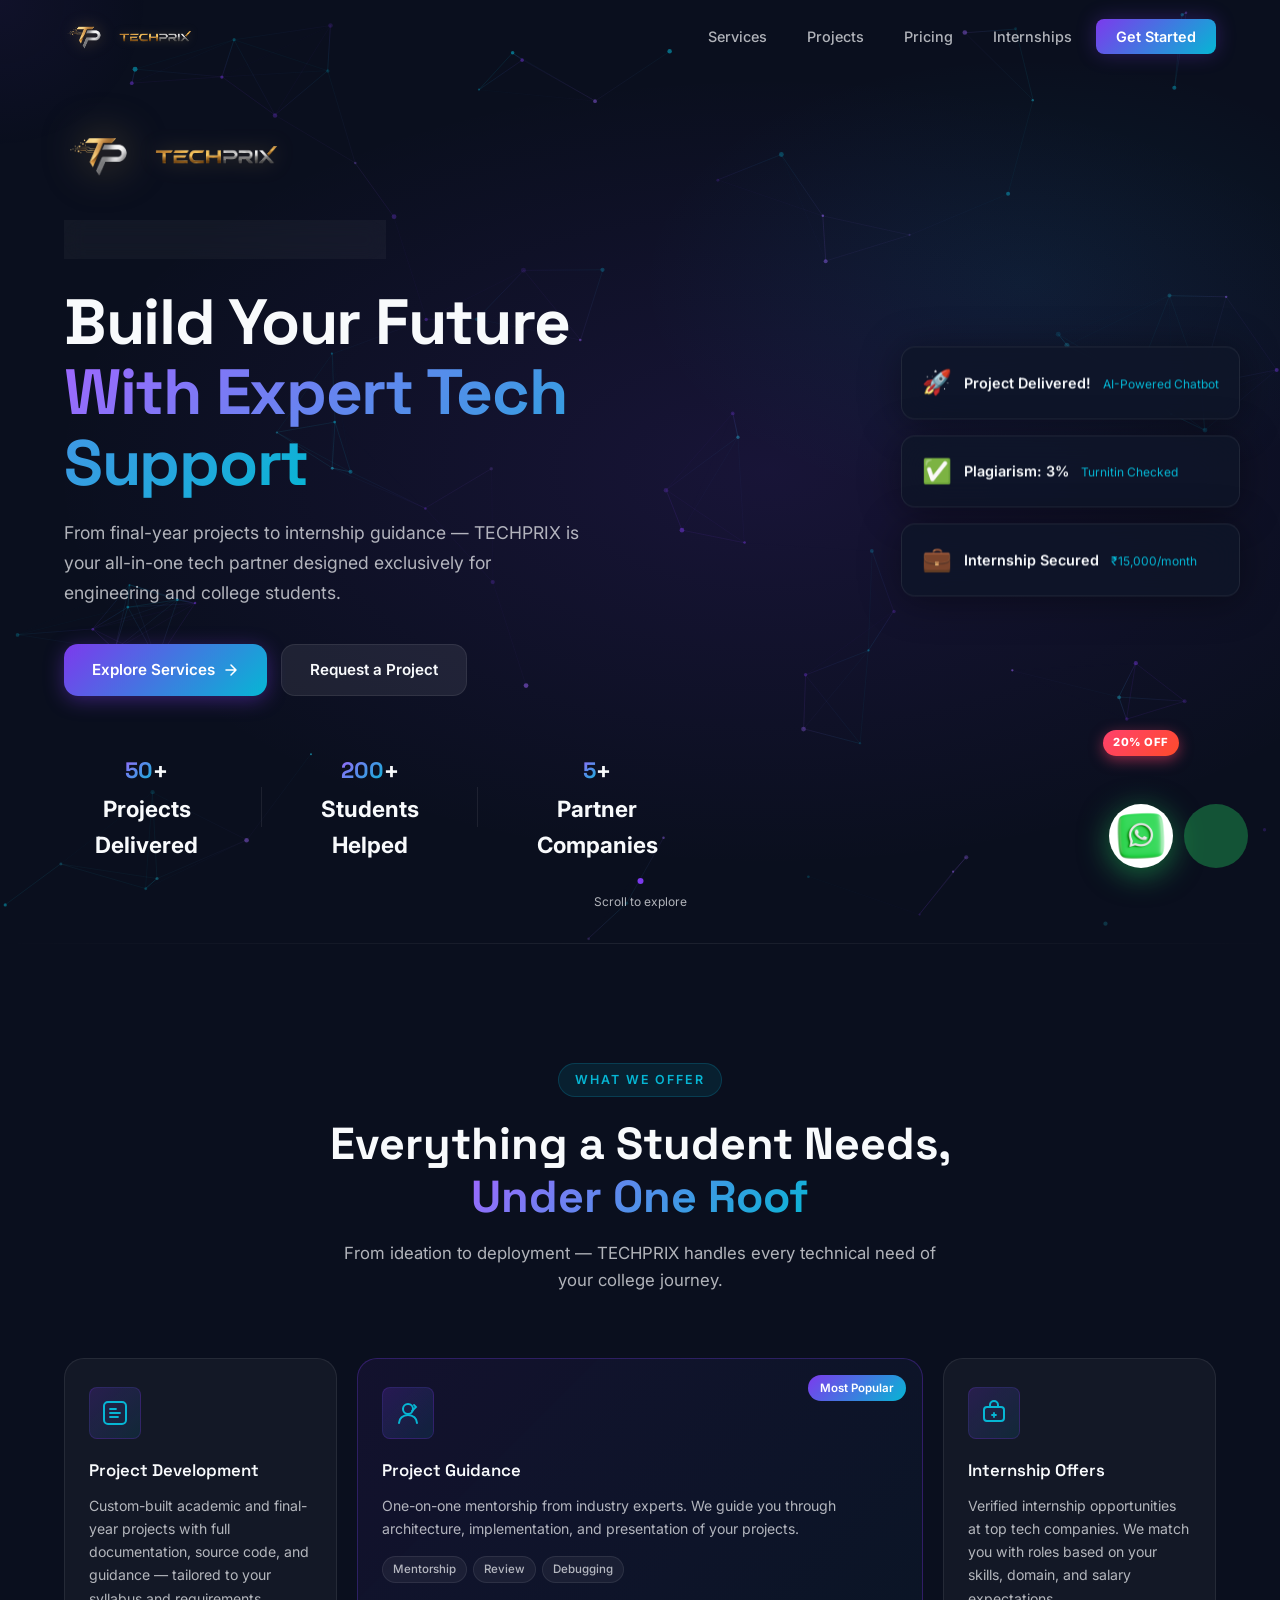
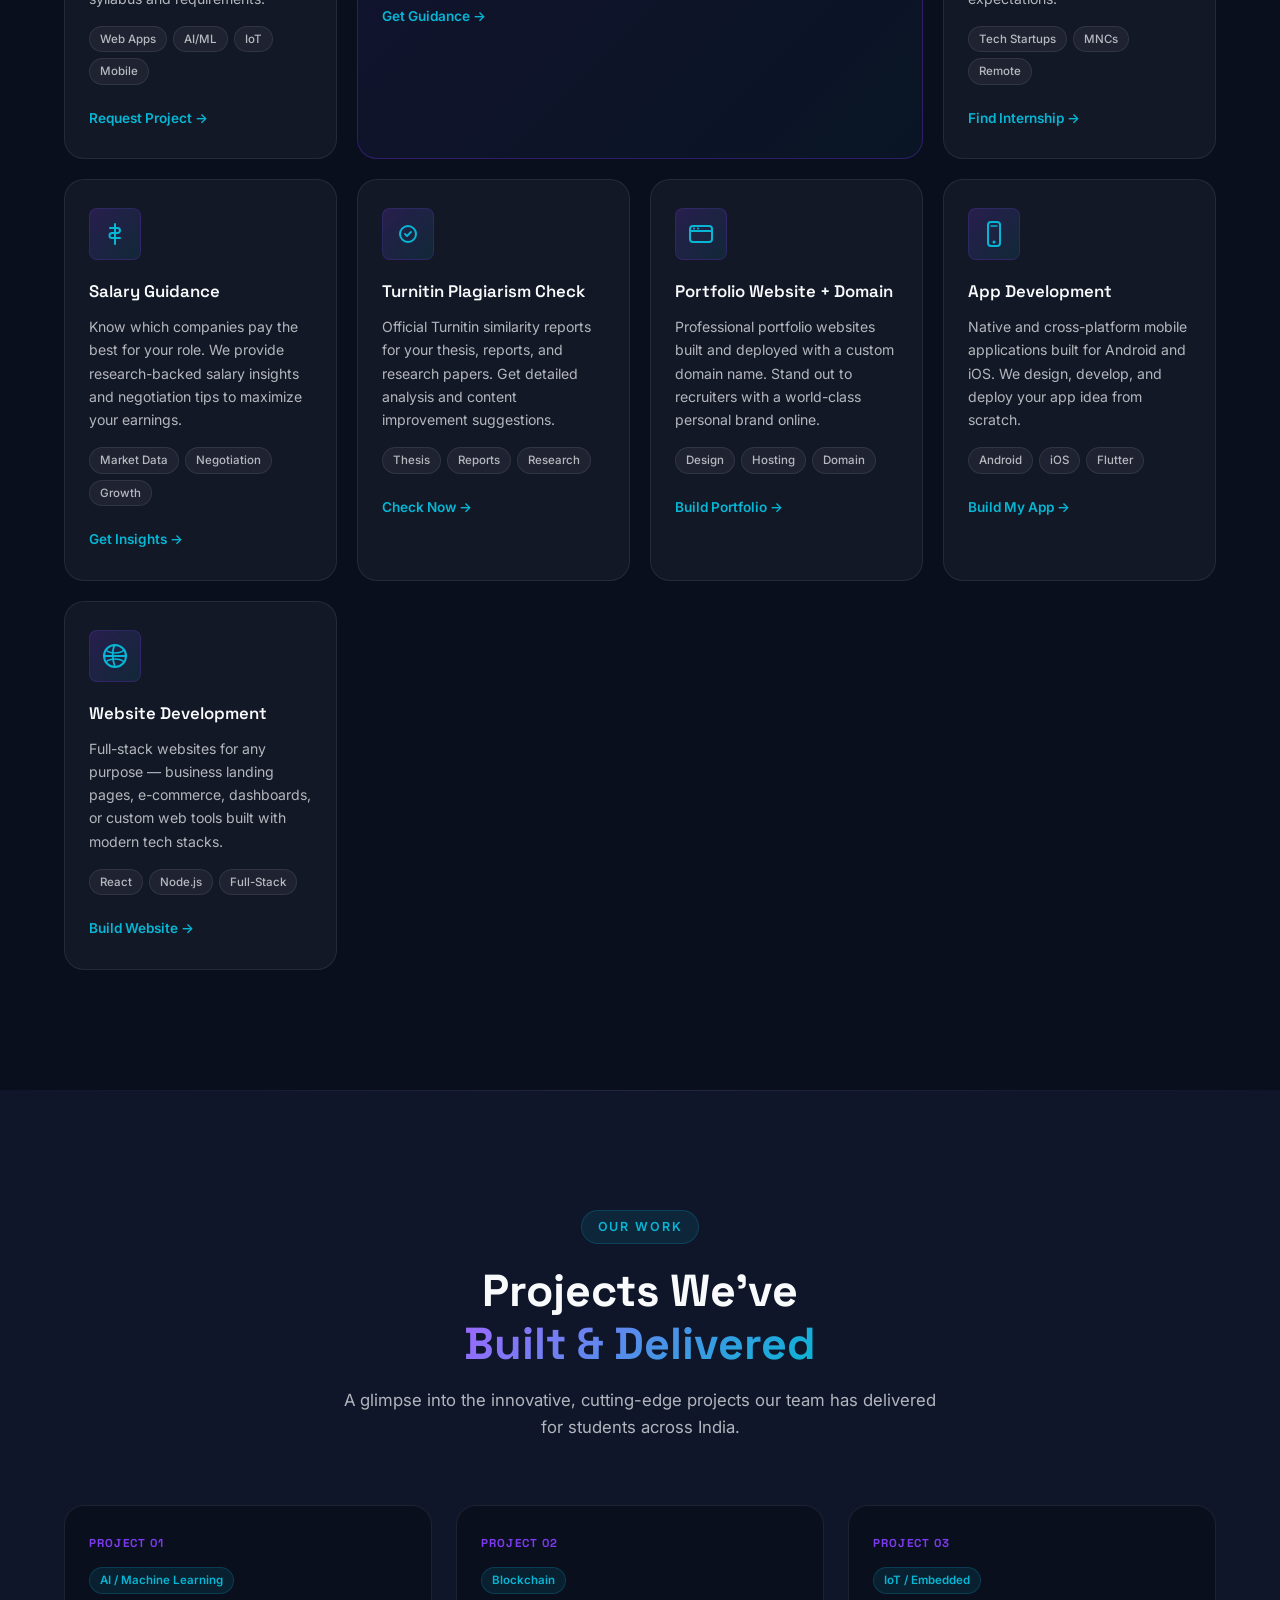
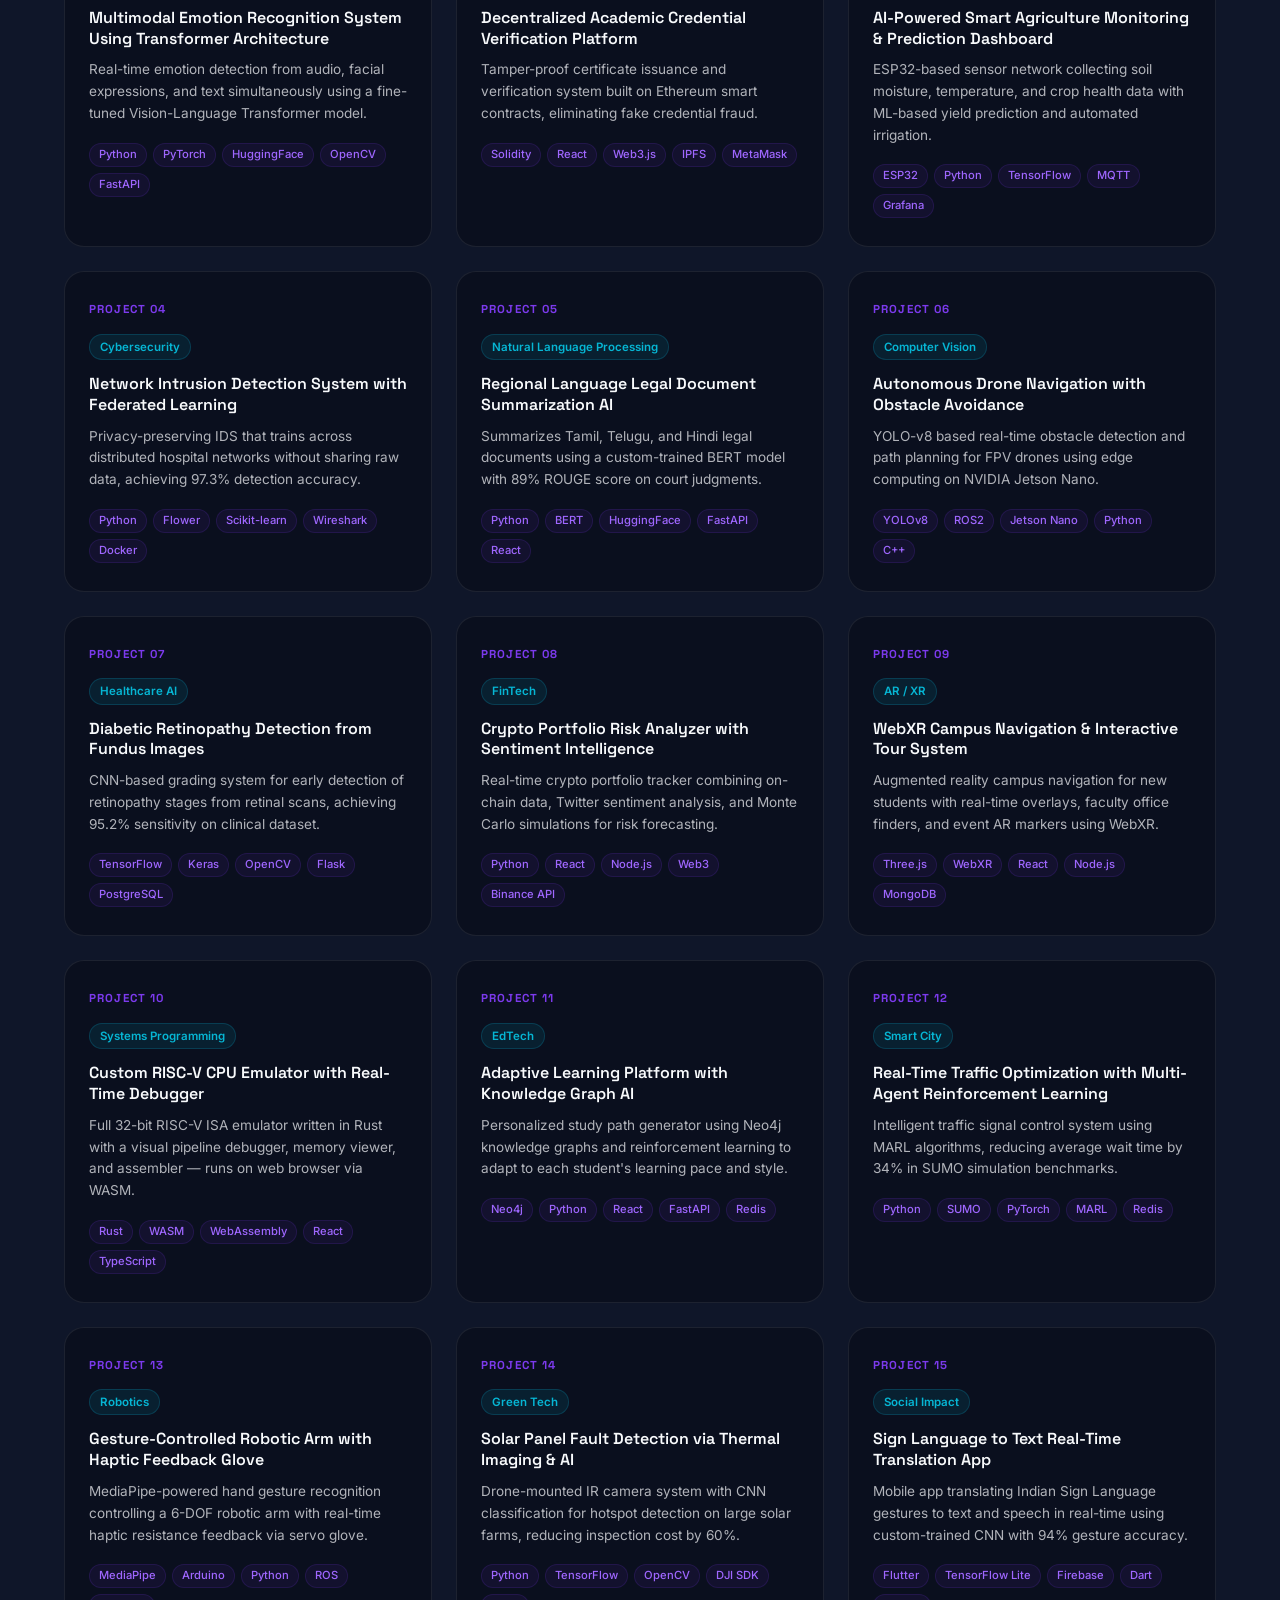
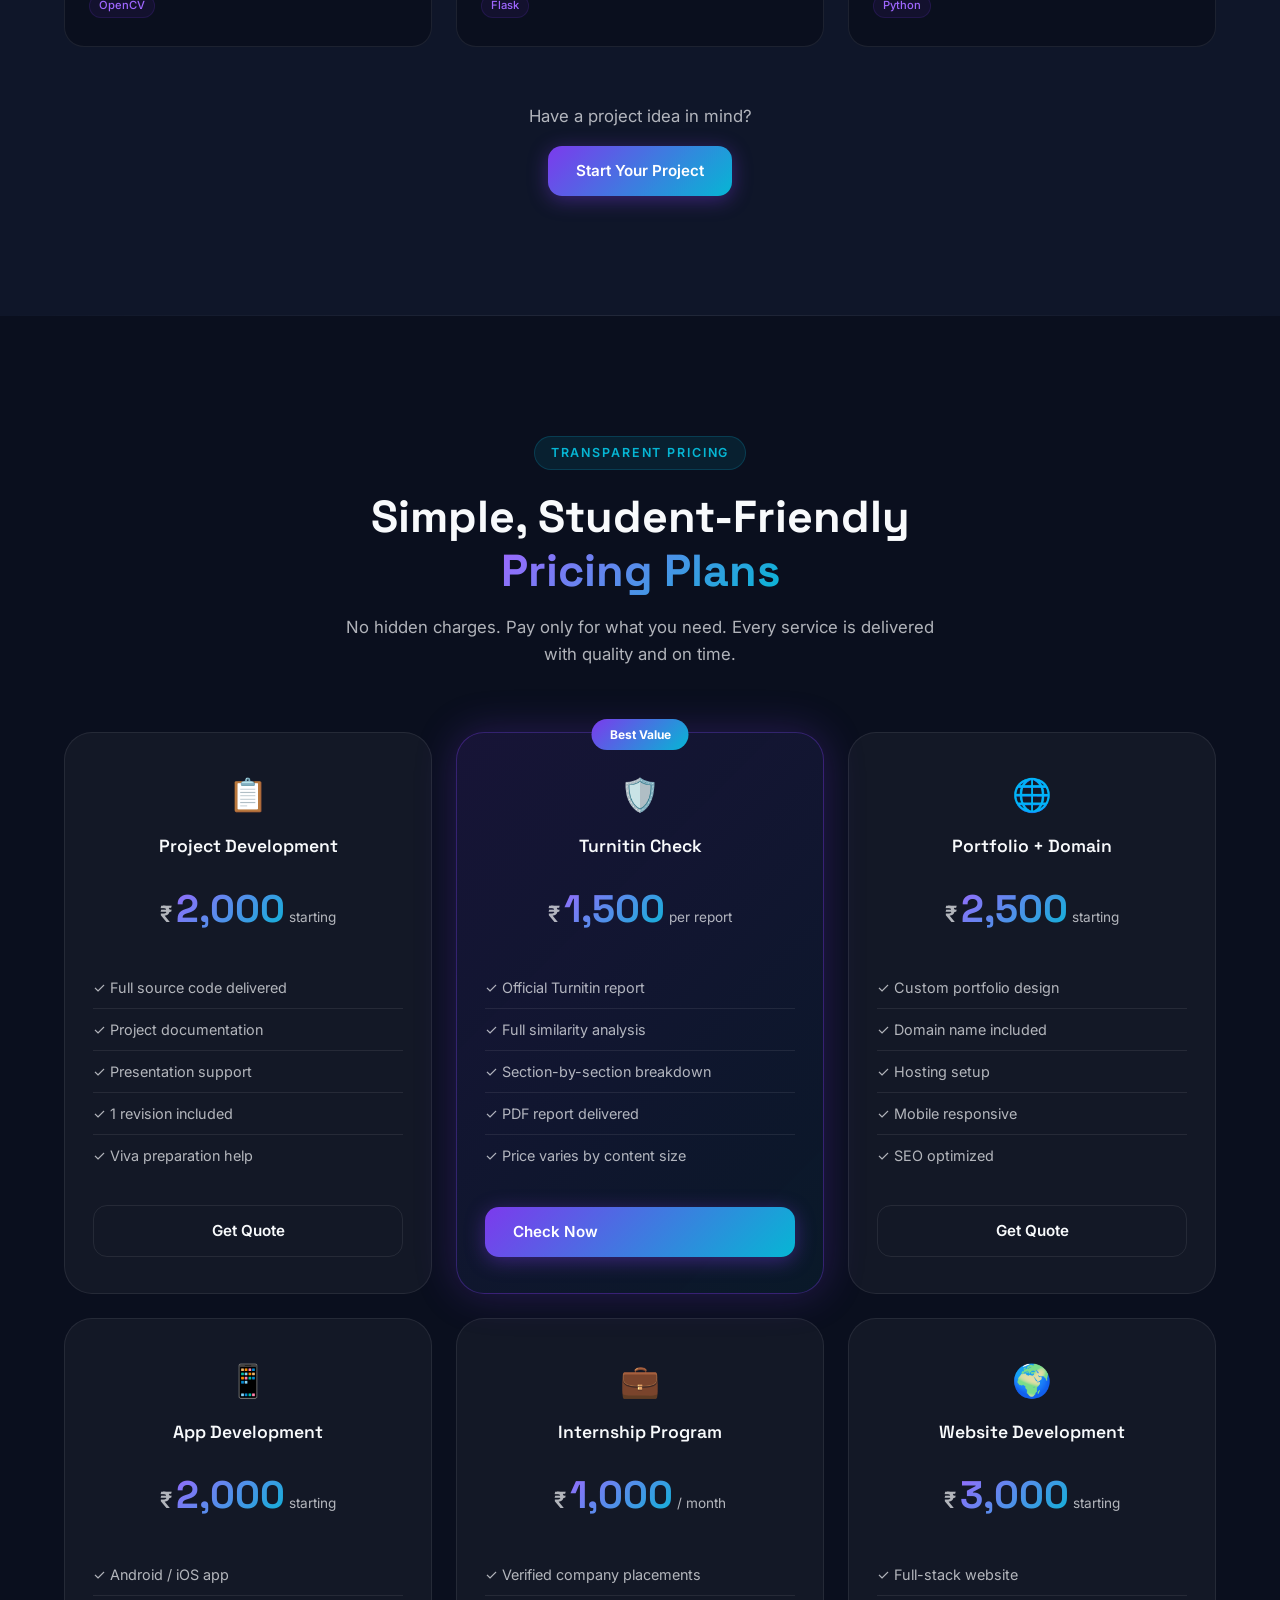
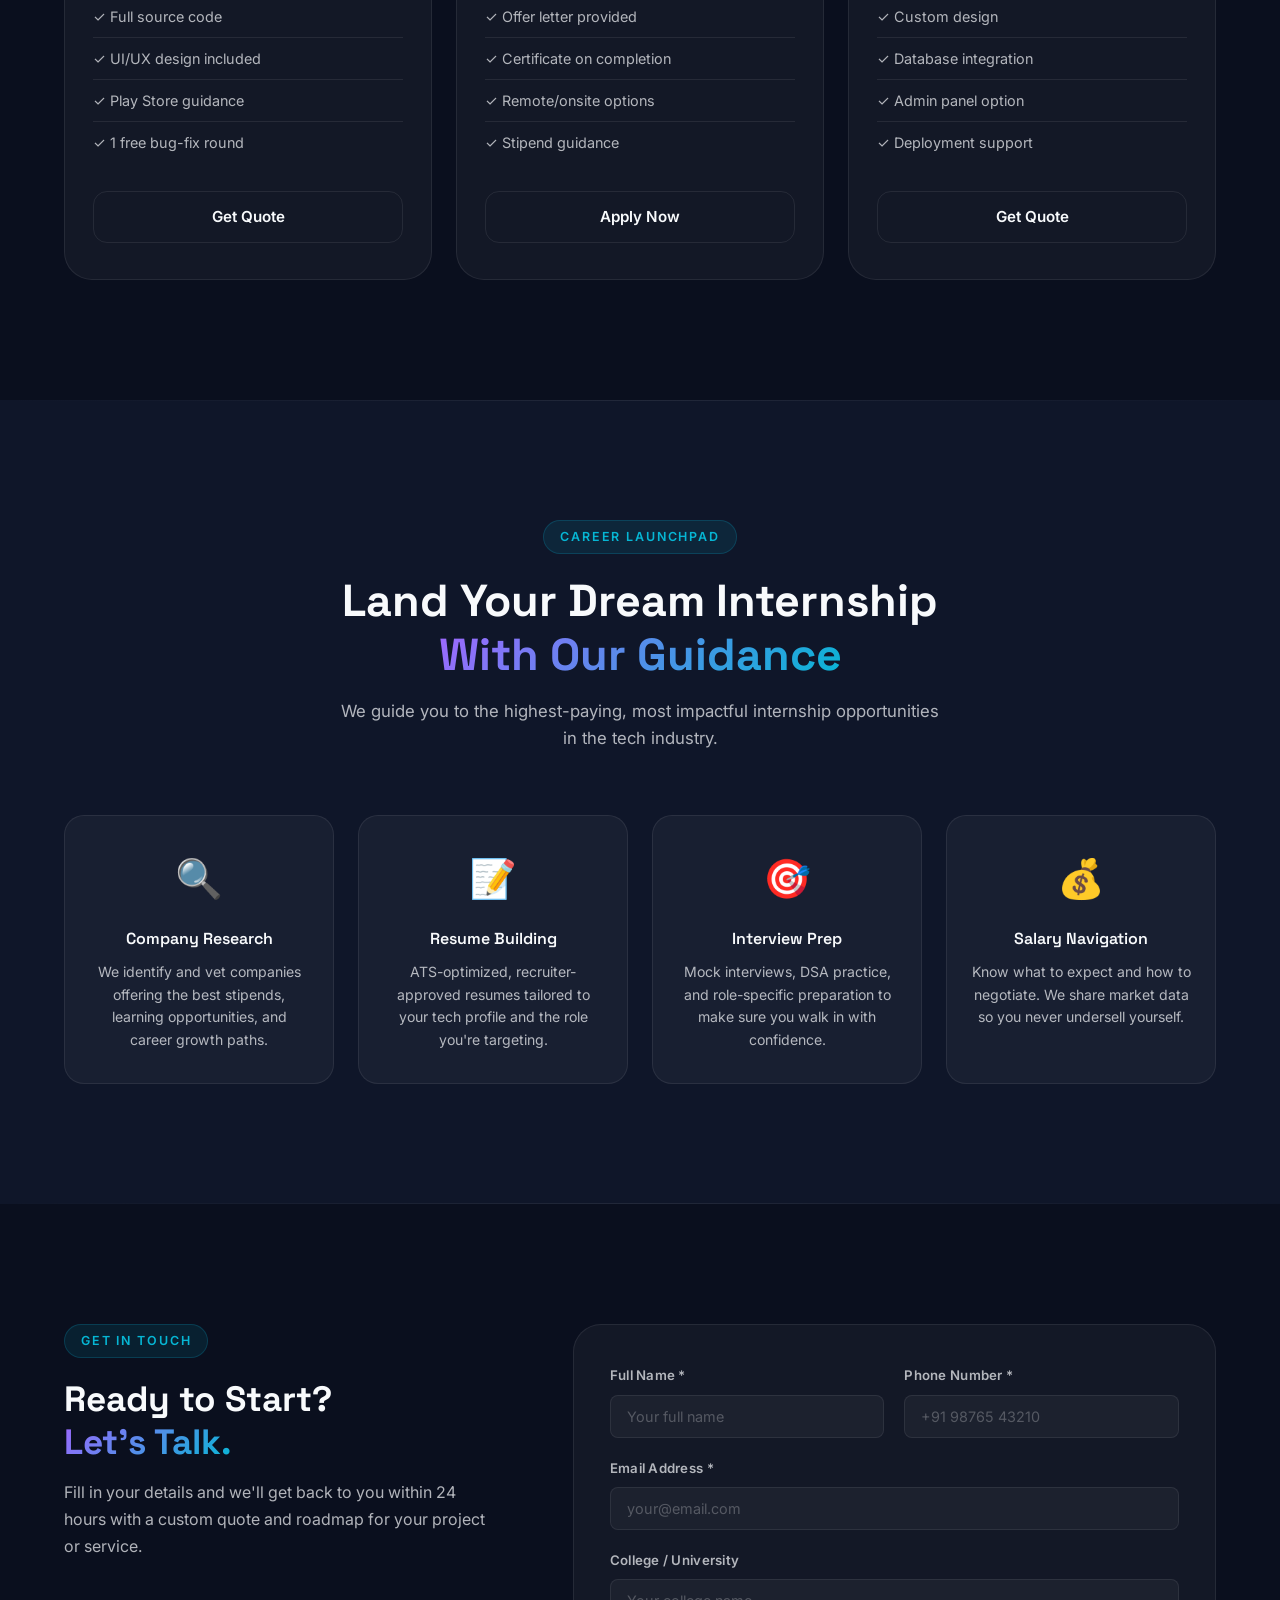
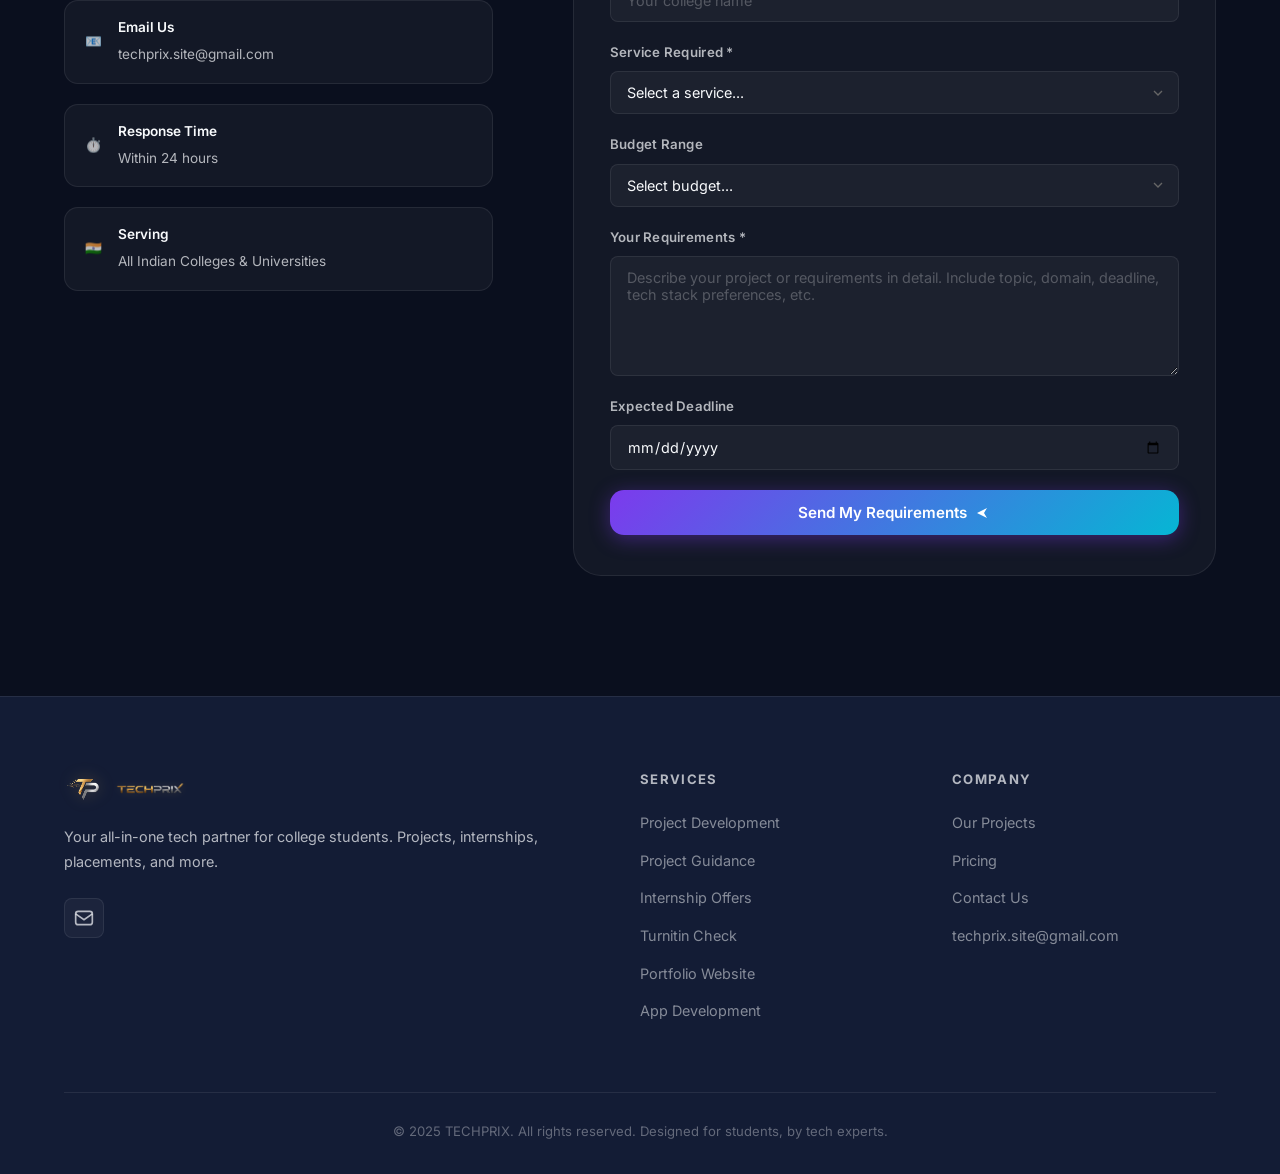
==== commit e624548f: "Update index.html" ====
--- a/index.html
+++ b/index.html
@@ -17,6 +17,7 @@
 }
   </script>
   
+  
   <meta charset="UTF-8" />
   <meta name="viewport" content="width=device-width, initial-scale=1.0" />
   <title>TECHPRIX — Student Tech Services</title>
@@ -25,6 +26,7 @@
   <link href="https://fonts.googleapis.com/css2?family=Inter:wght@300;400;500;600;700&family=Space+Grotesk:wght@400;500;600;700&display=swap" rel="stylesheet" />
   <link rel="stylesheet" href="css/style.css" />
   <link rel="stylesheet" href="css/animations.css" />
+  <link rel="icon" type="image/png" href="favicon.png">
 </head>
 <body>
 
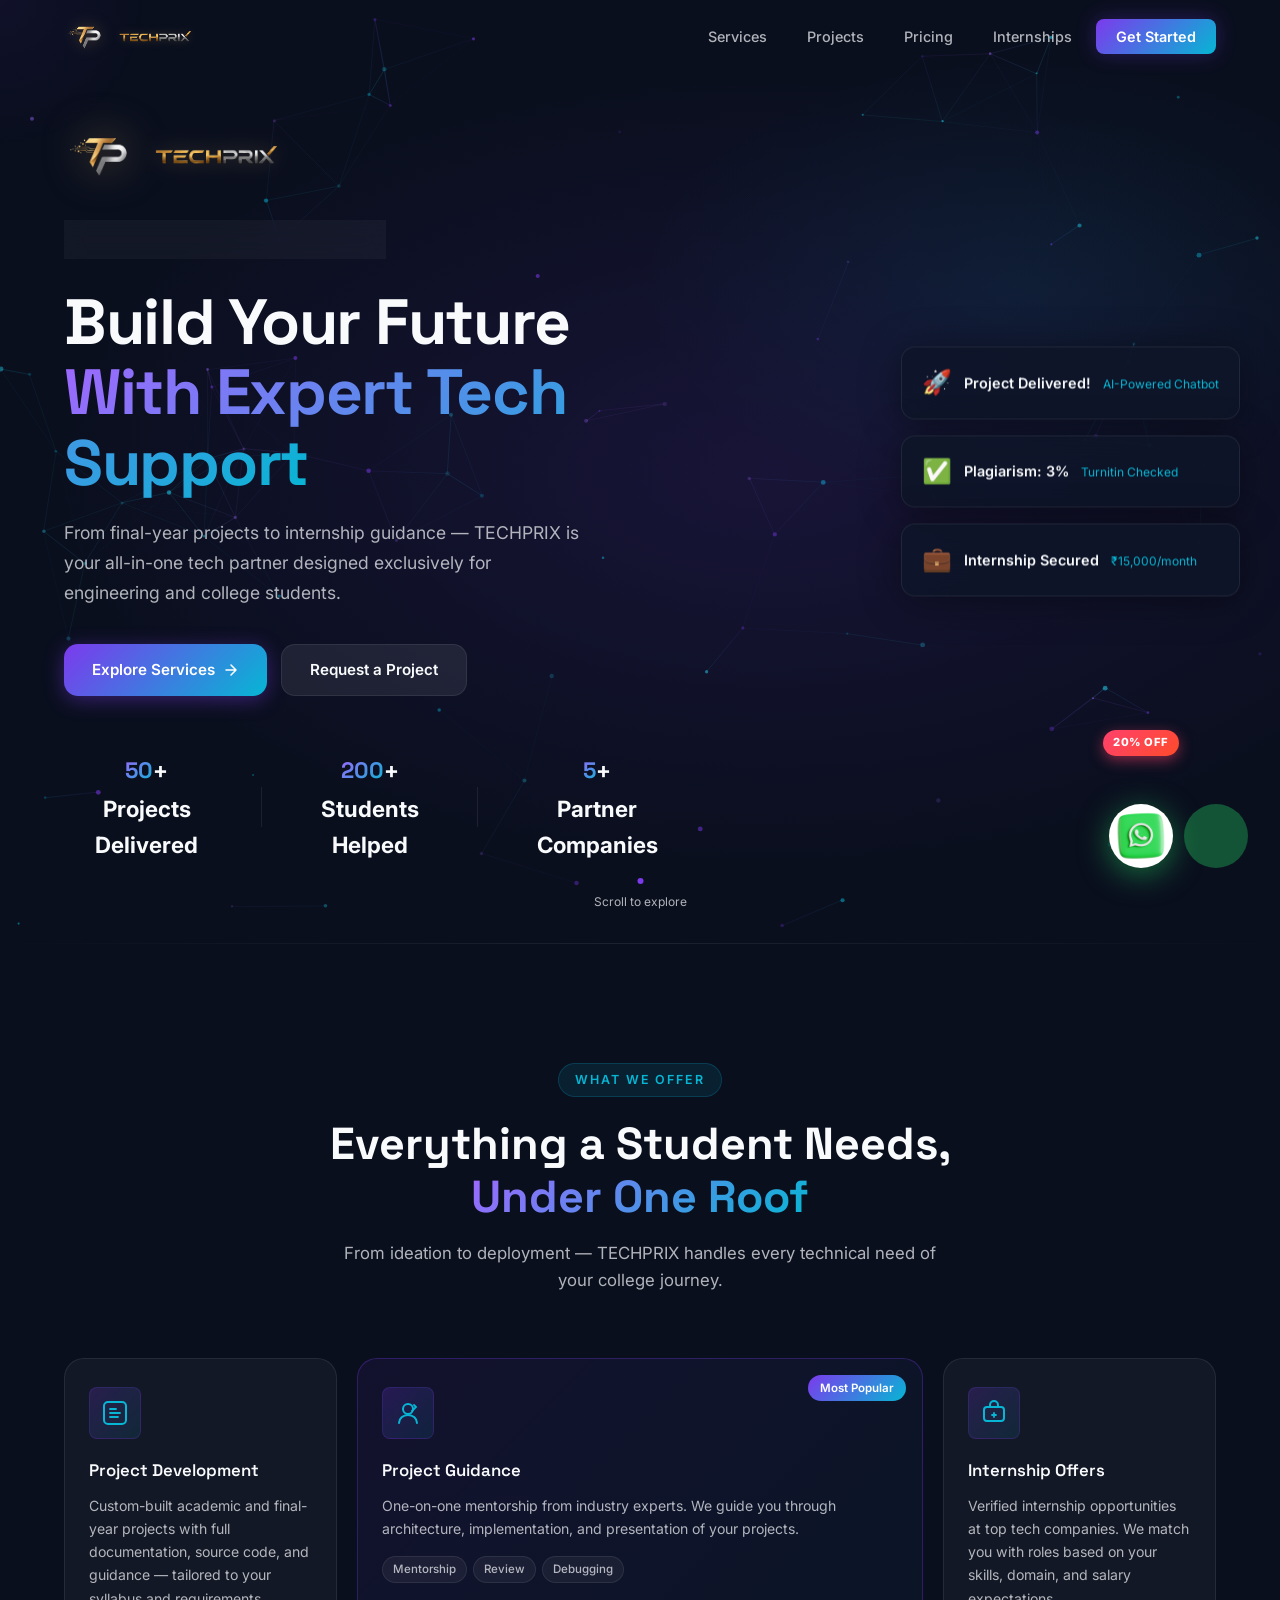
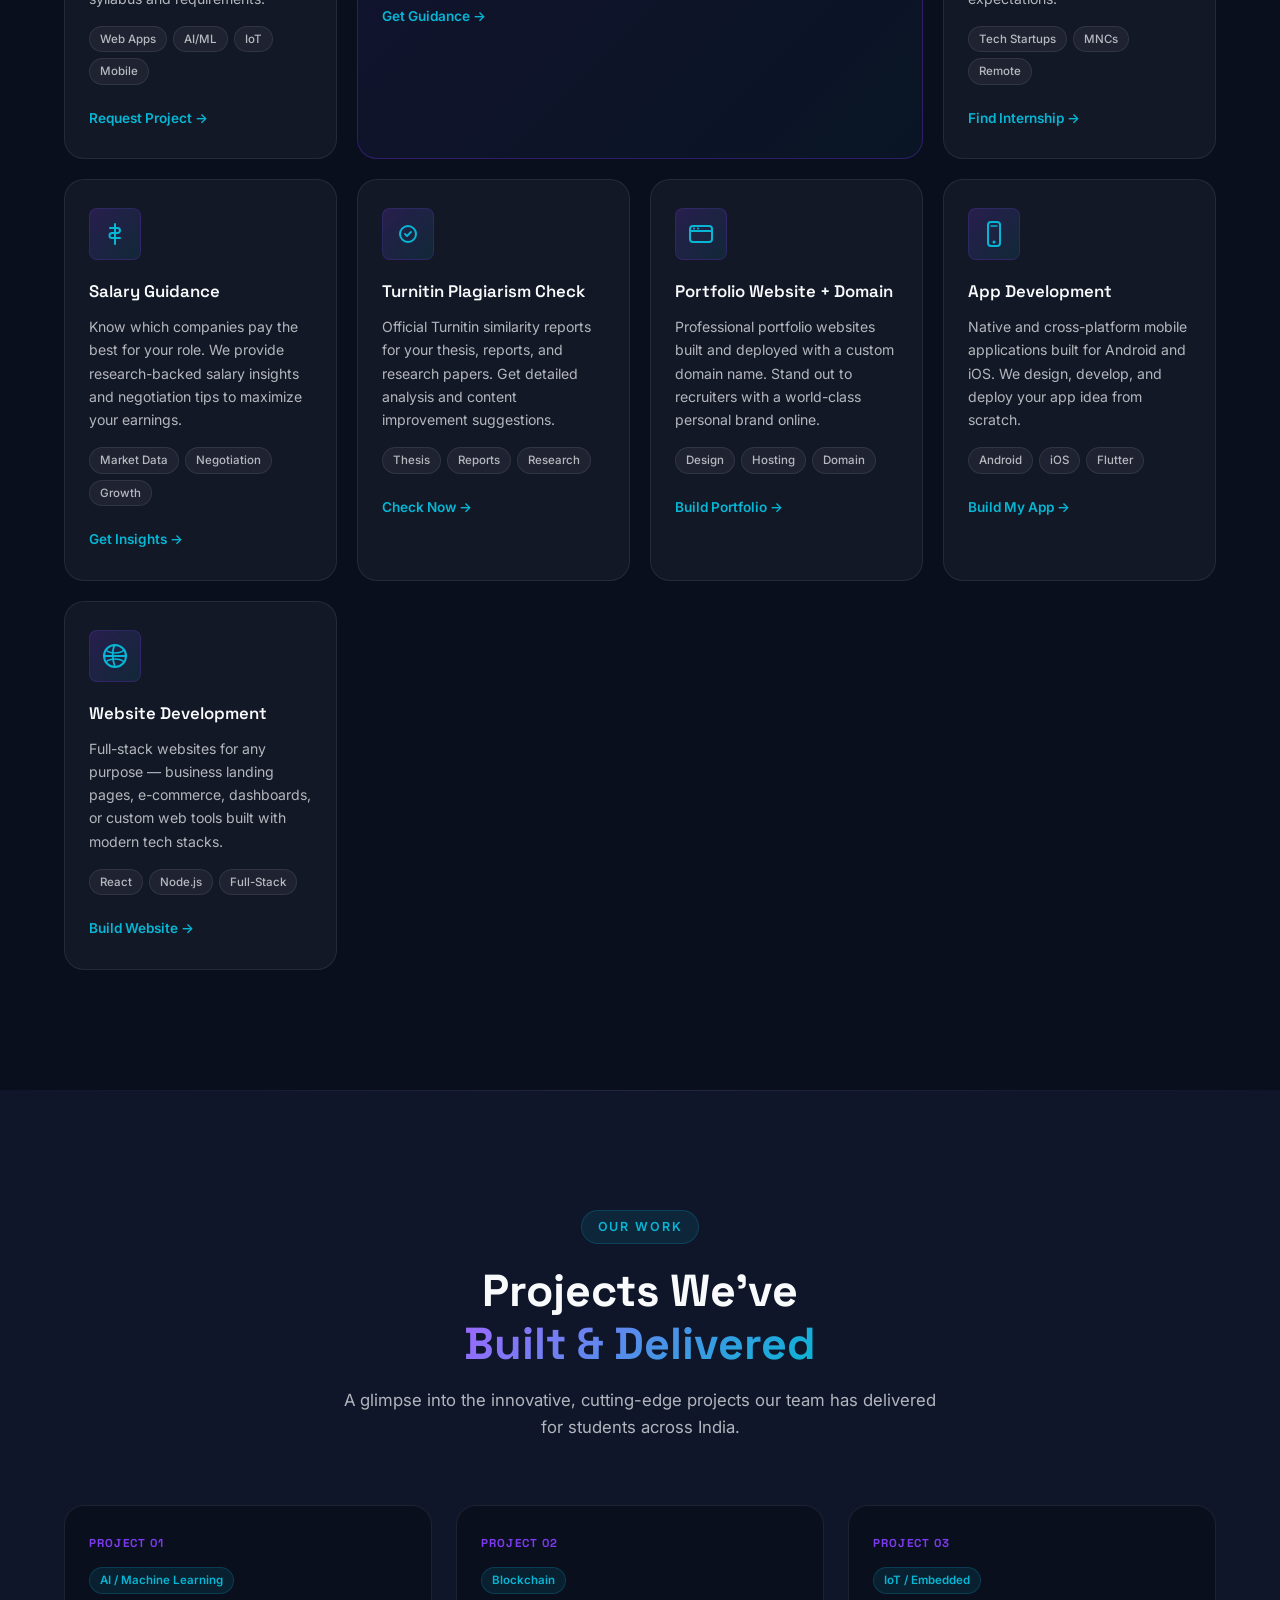
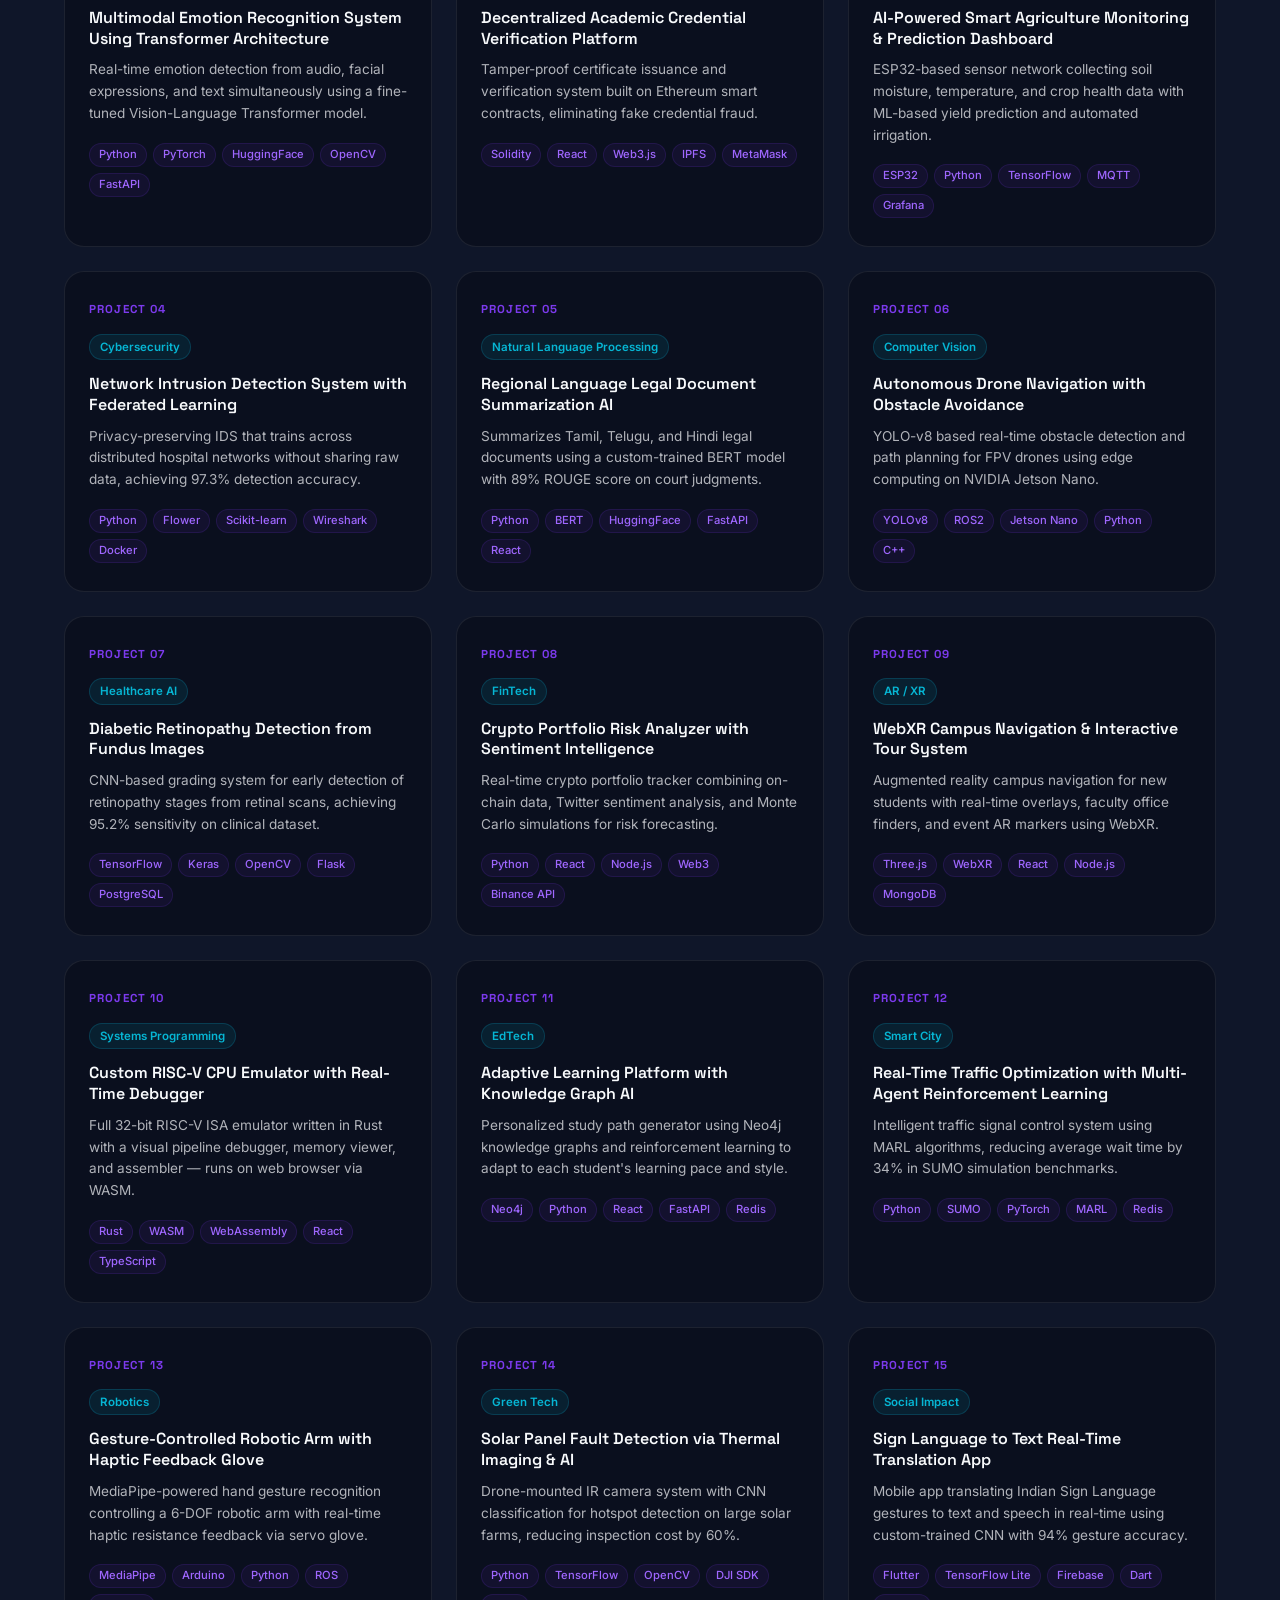
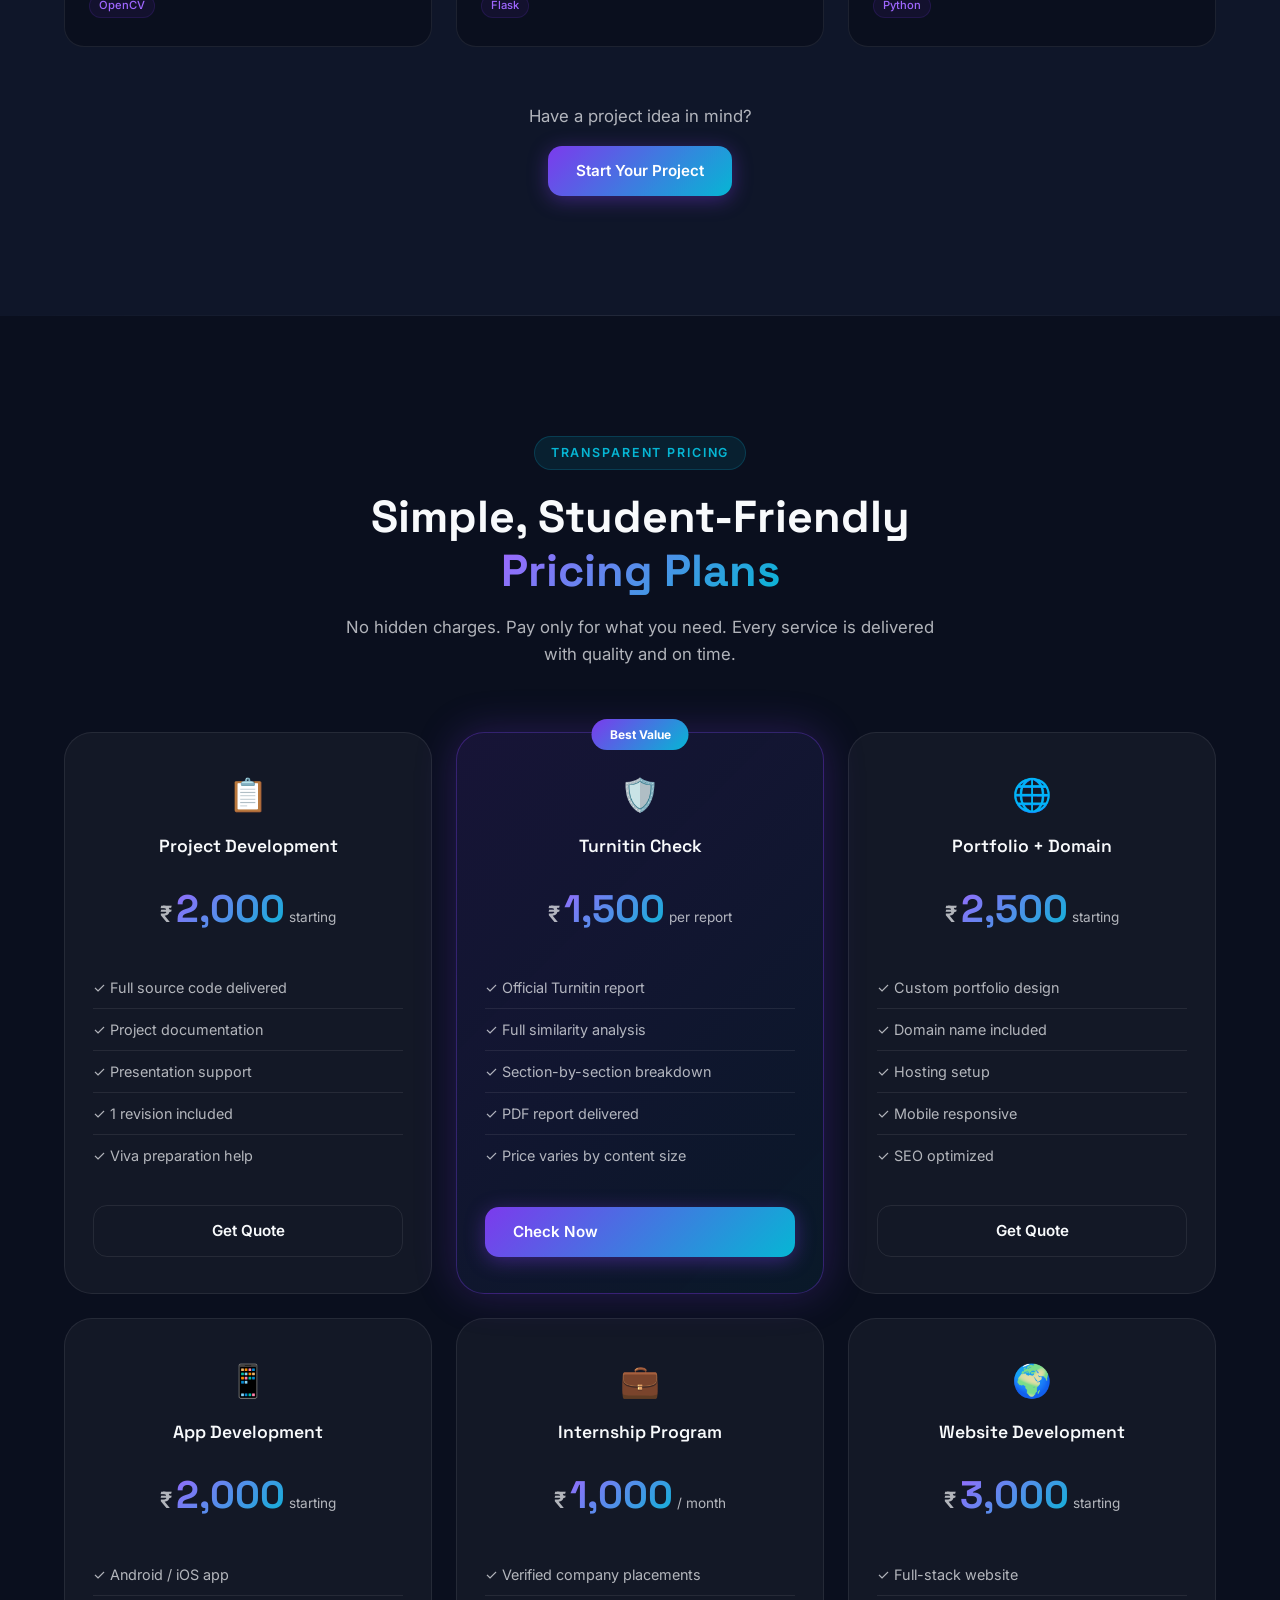
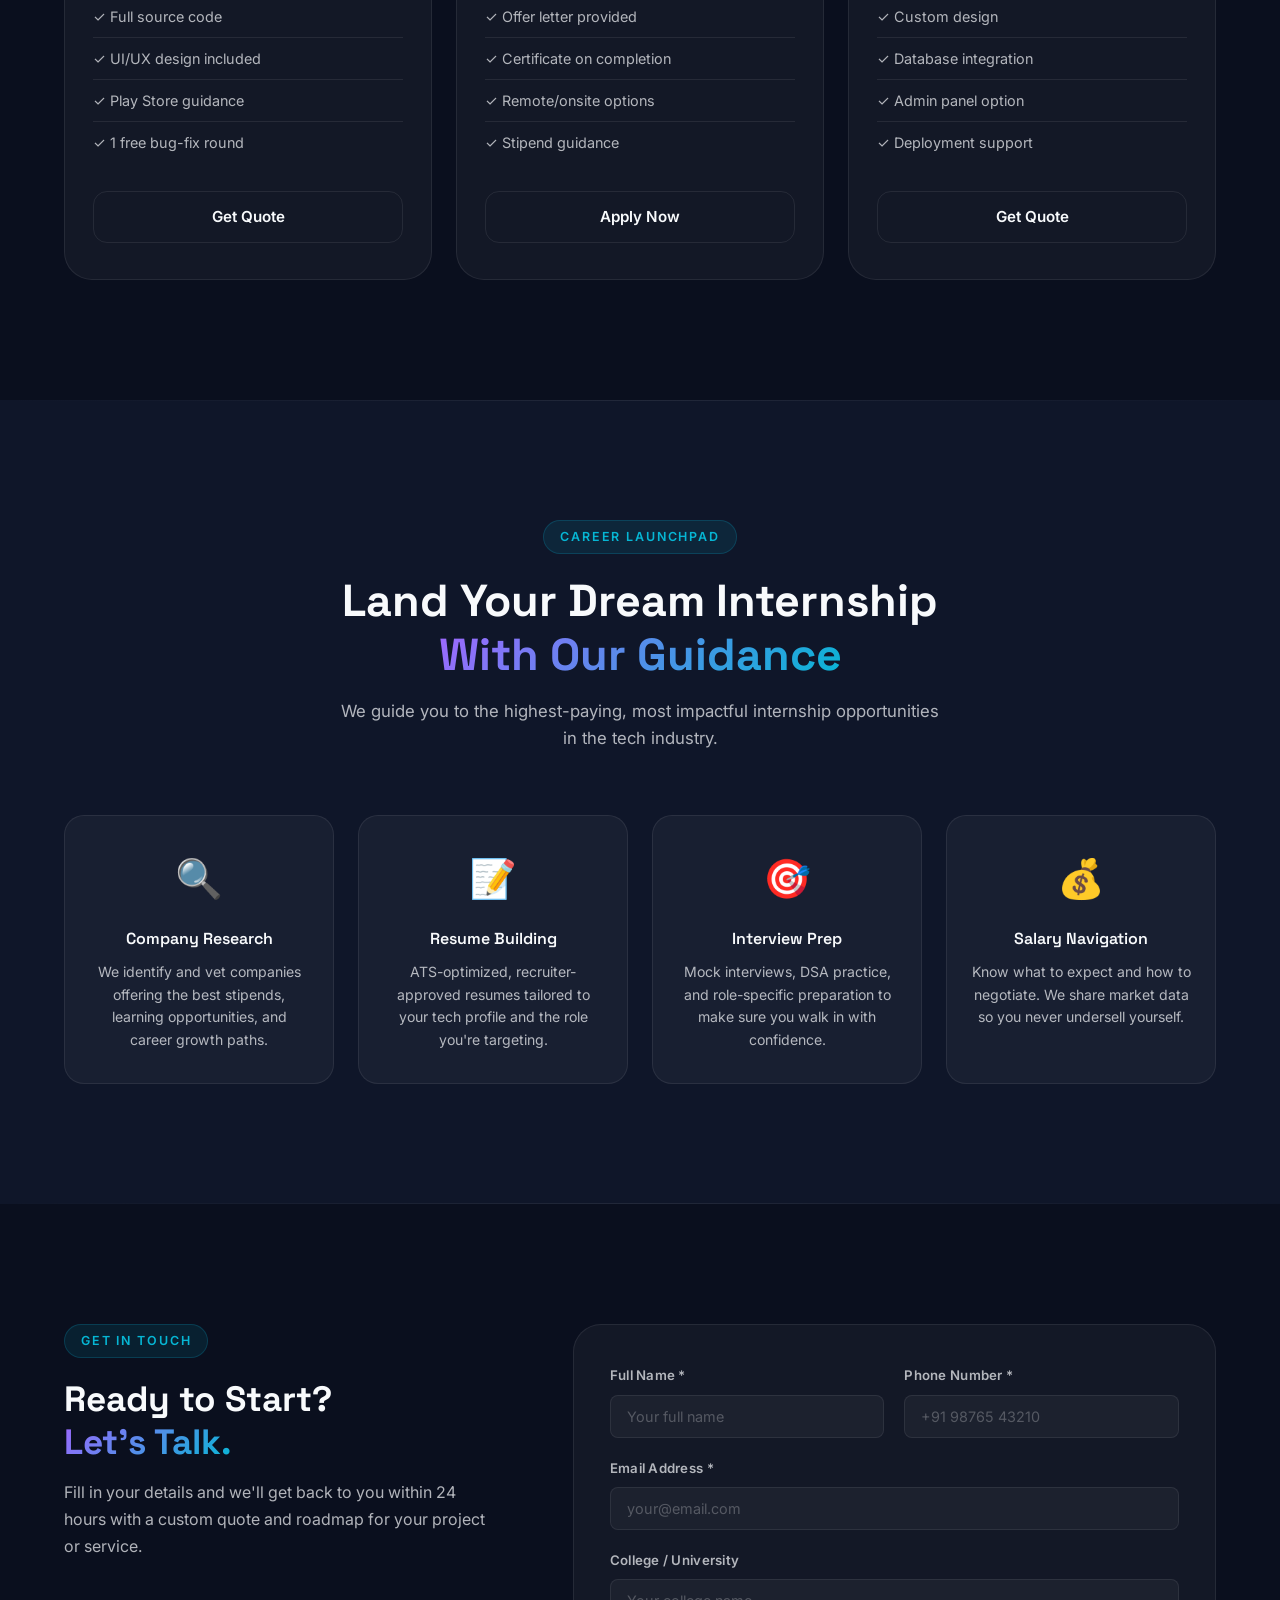
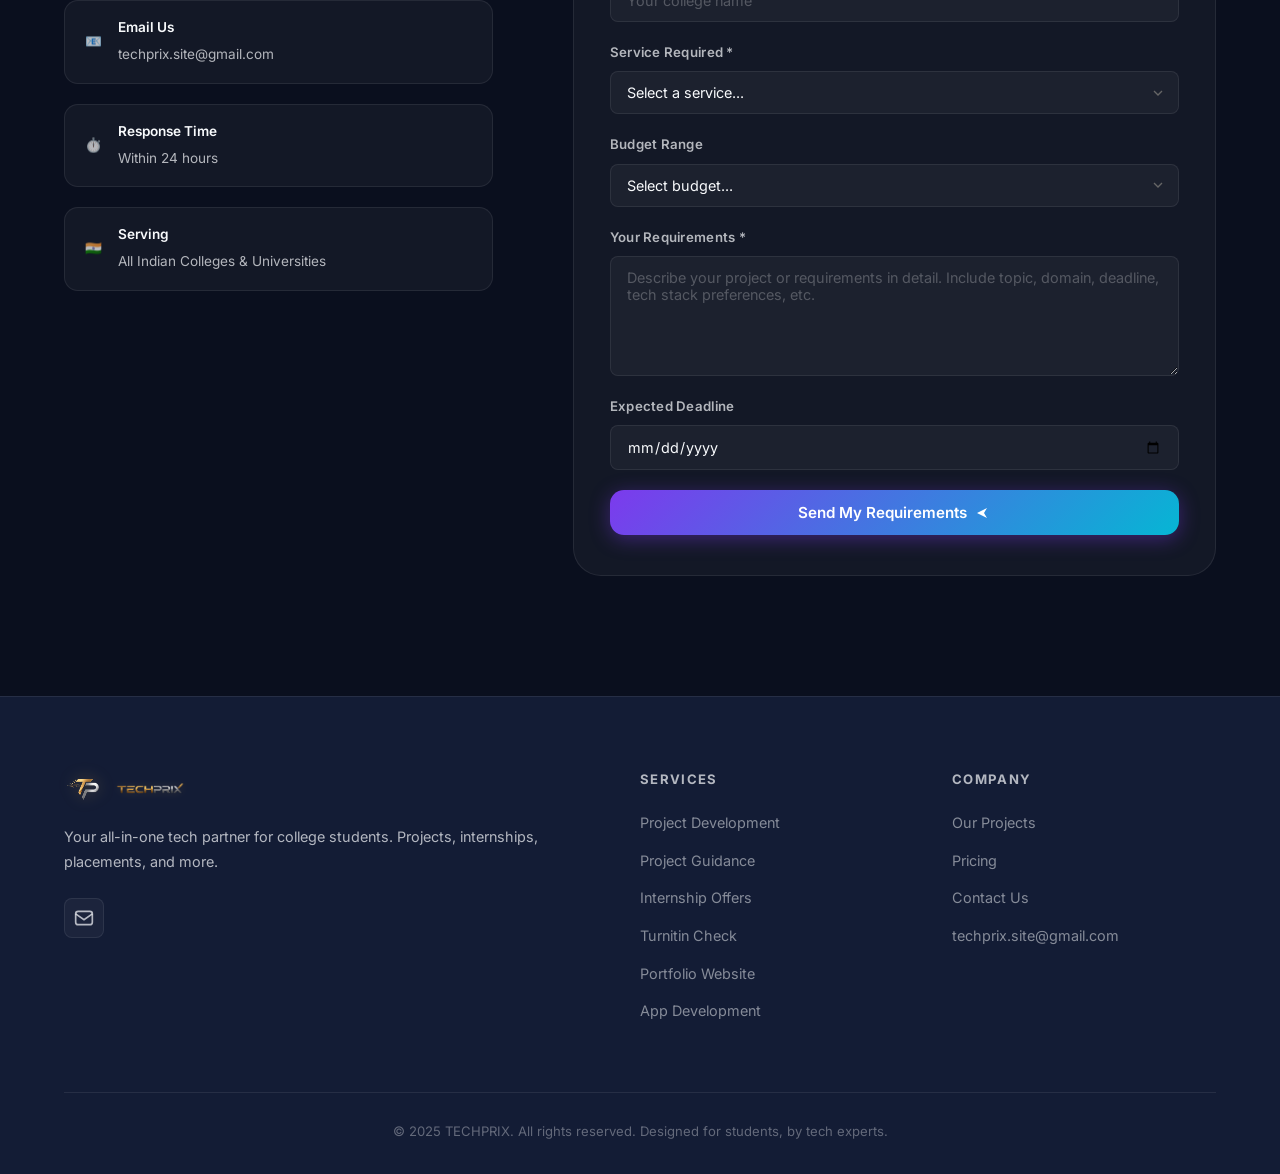
==== commit 3b76bb2a: "Update favicon link to use 96x96 version" ====
--- a/index.html
+++ b/index.html
@@ -26,7 +26,7 @@
   <link href="https://fonts.googleapis.com/css2?family=Inter:wght@300;400;500;600;700&family=Space+Grotesk:wght@400;500;600;700&display=swap" rel="stylesheet" />
   <link rel="stylesheet" href="css/style.css" />
   <link rel="stylesheet" href="css/animations.css" />
-  <link rel="icon" type="image/png" href="favicon.png">
+  <link rel="icon" type="image/png" href="favicon-96x96.png">
 </head>
 <body>
 
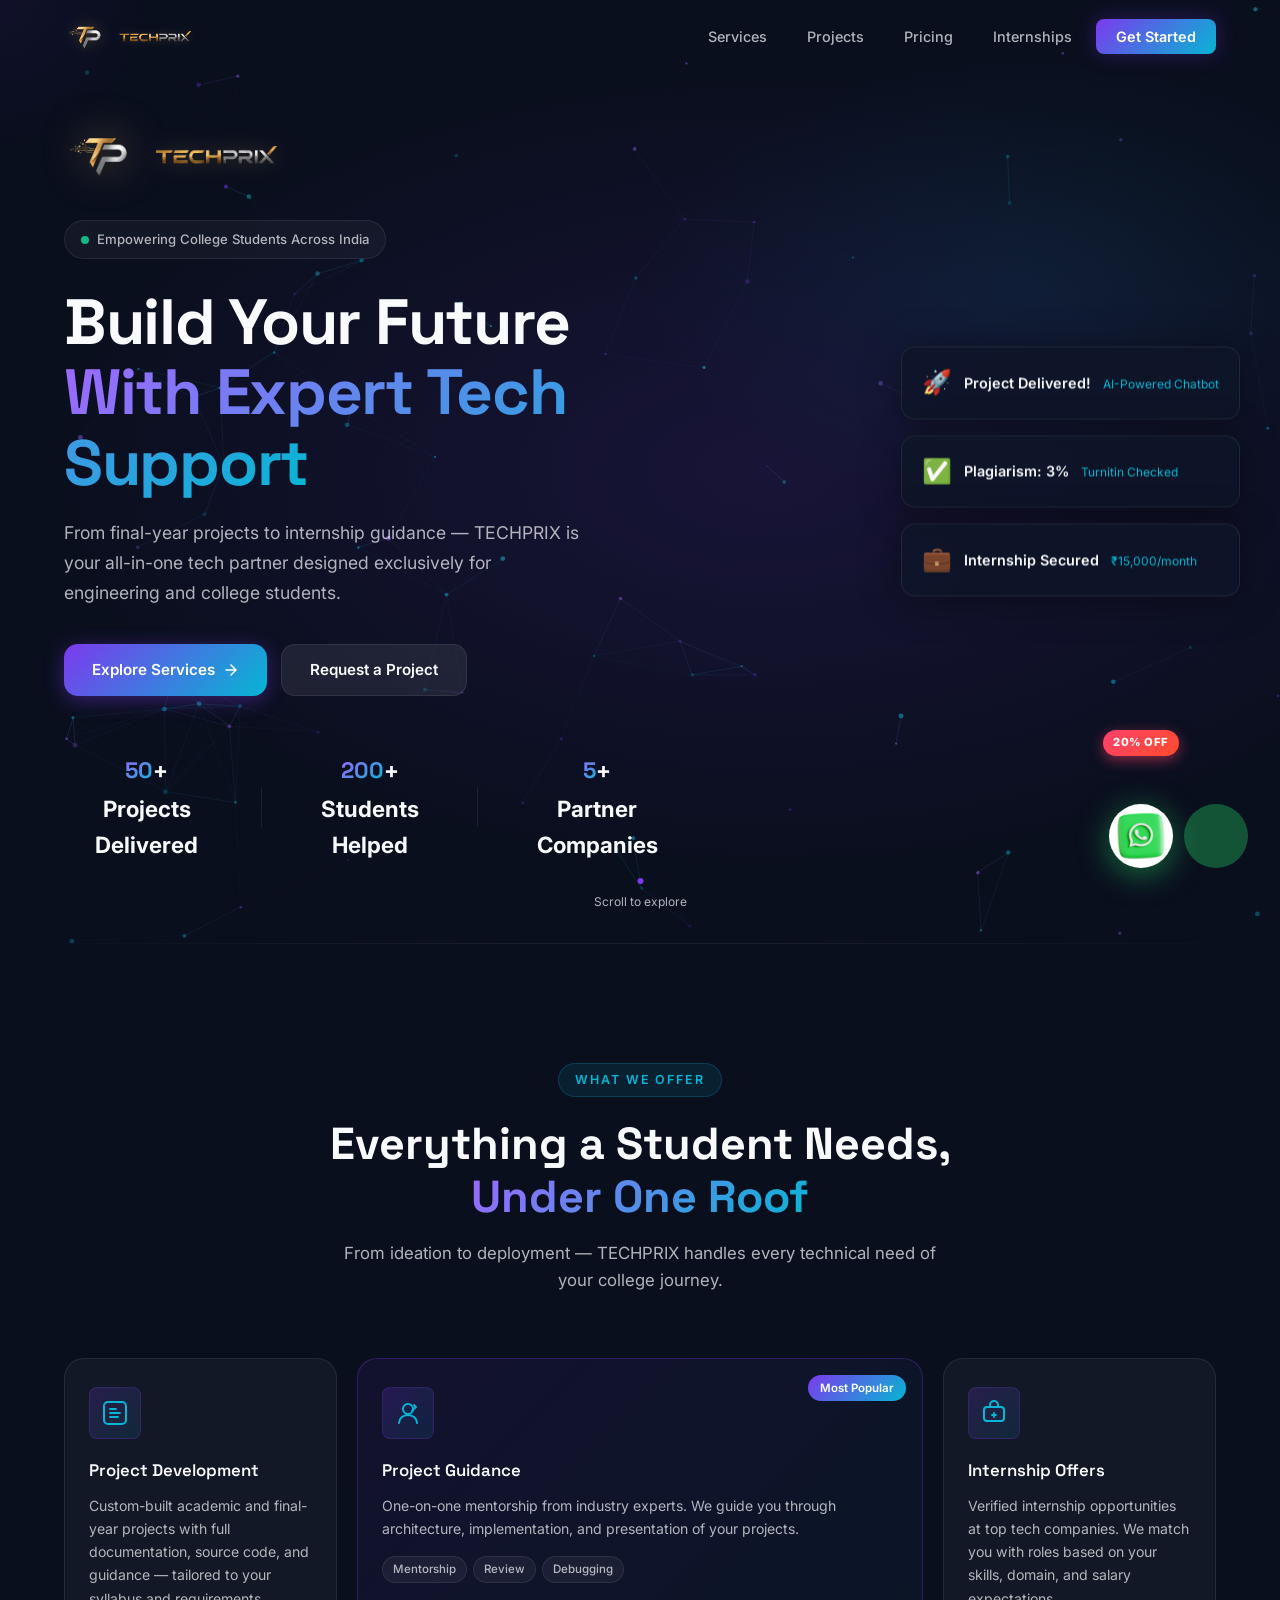
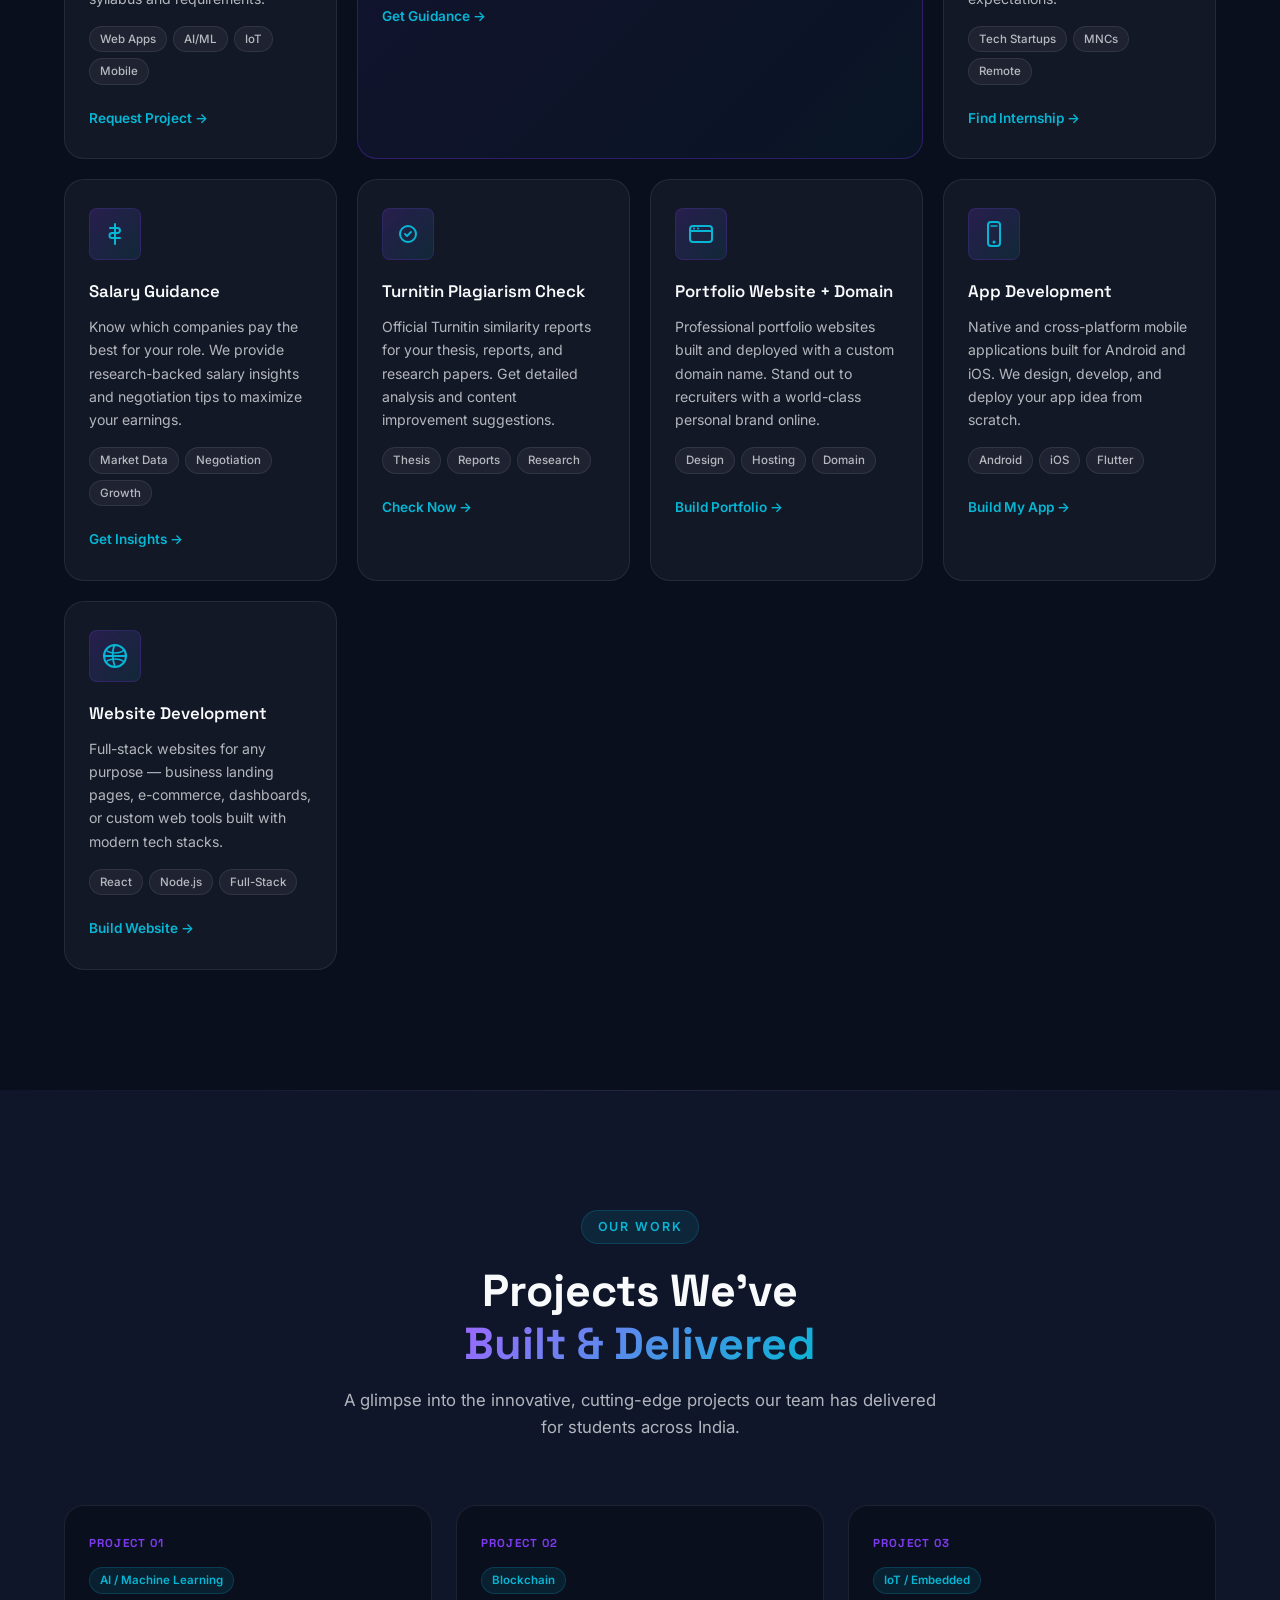
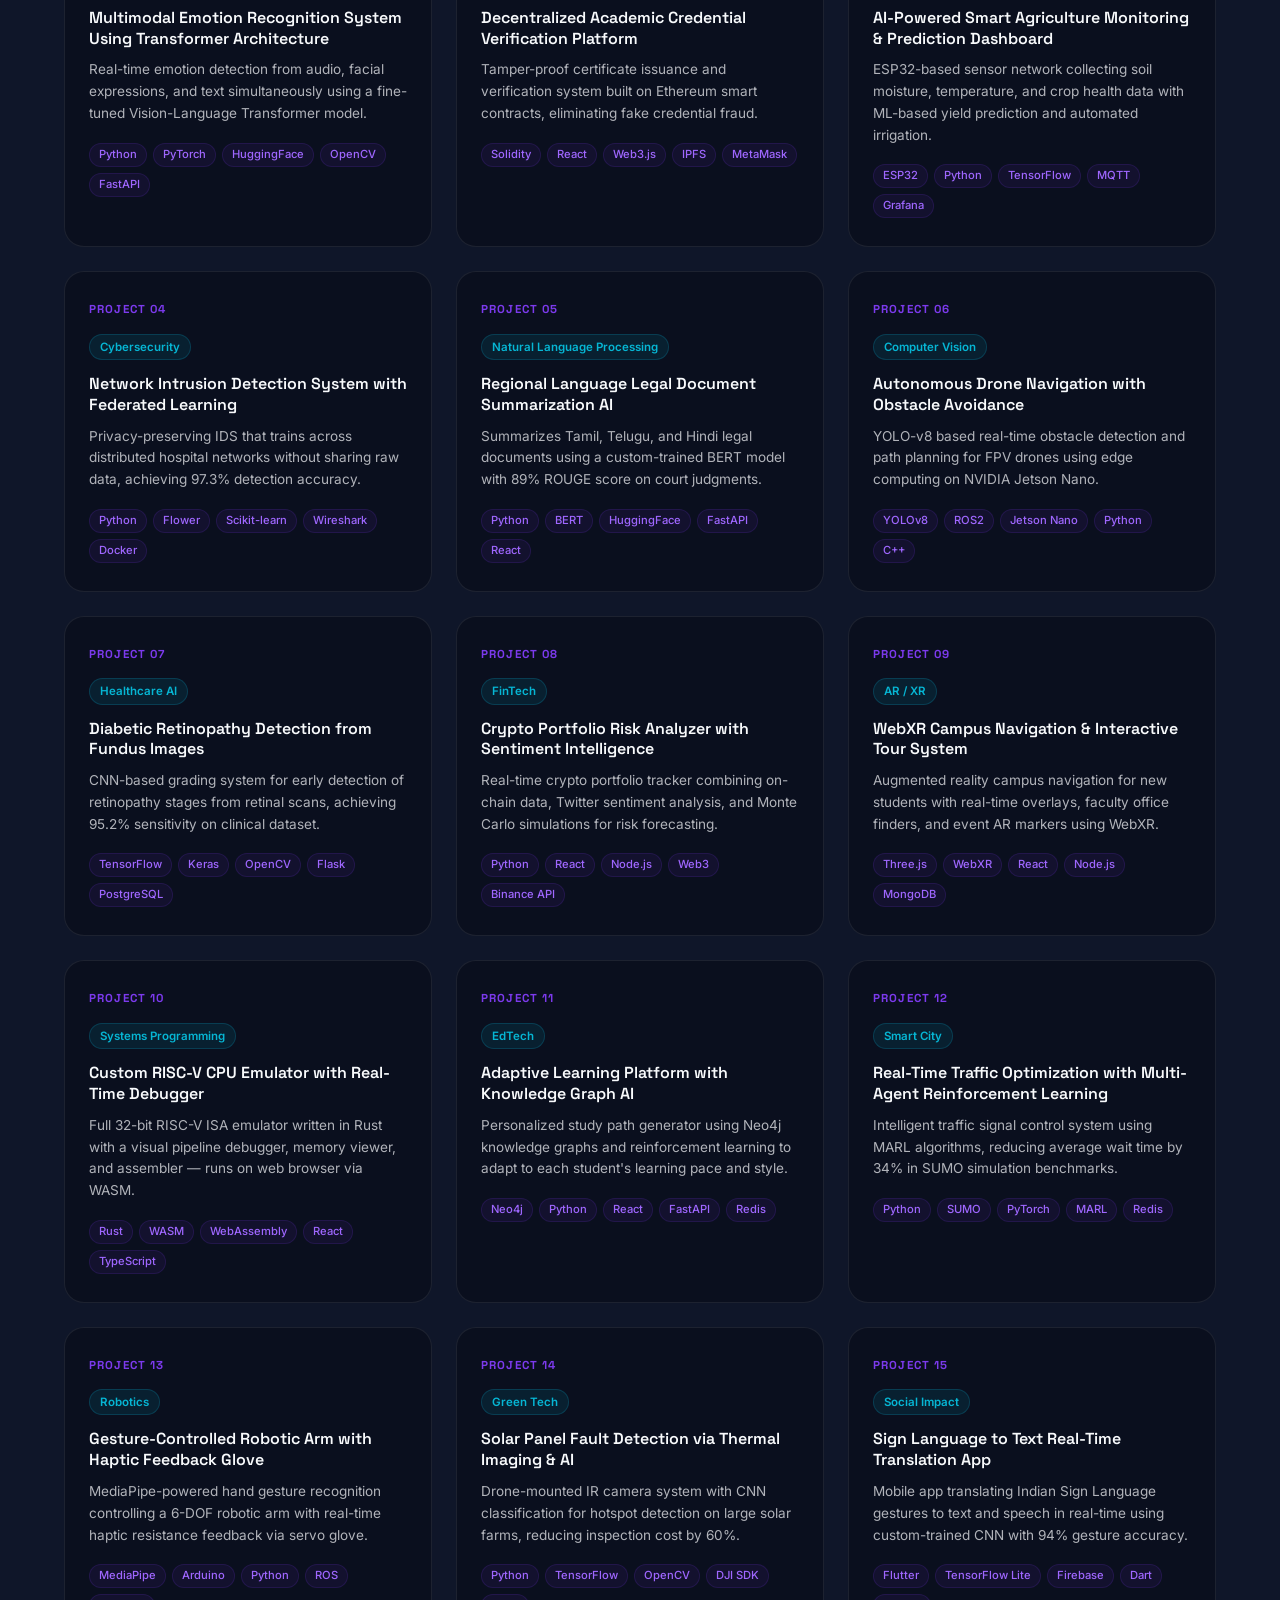
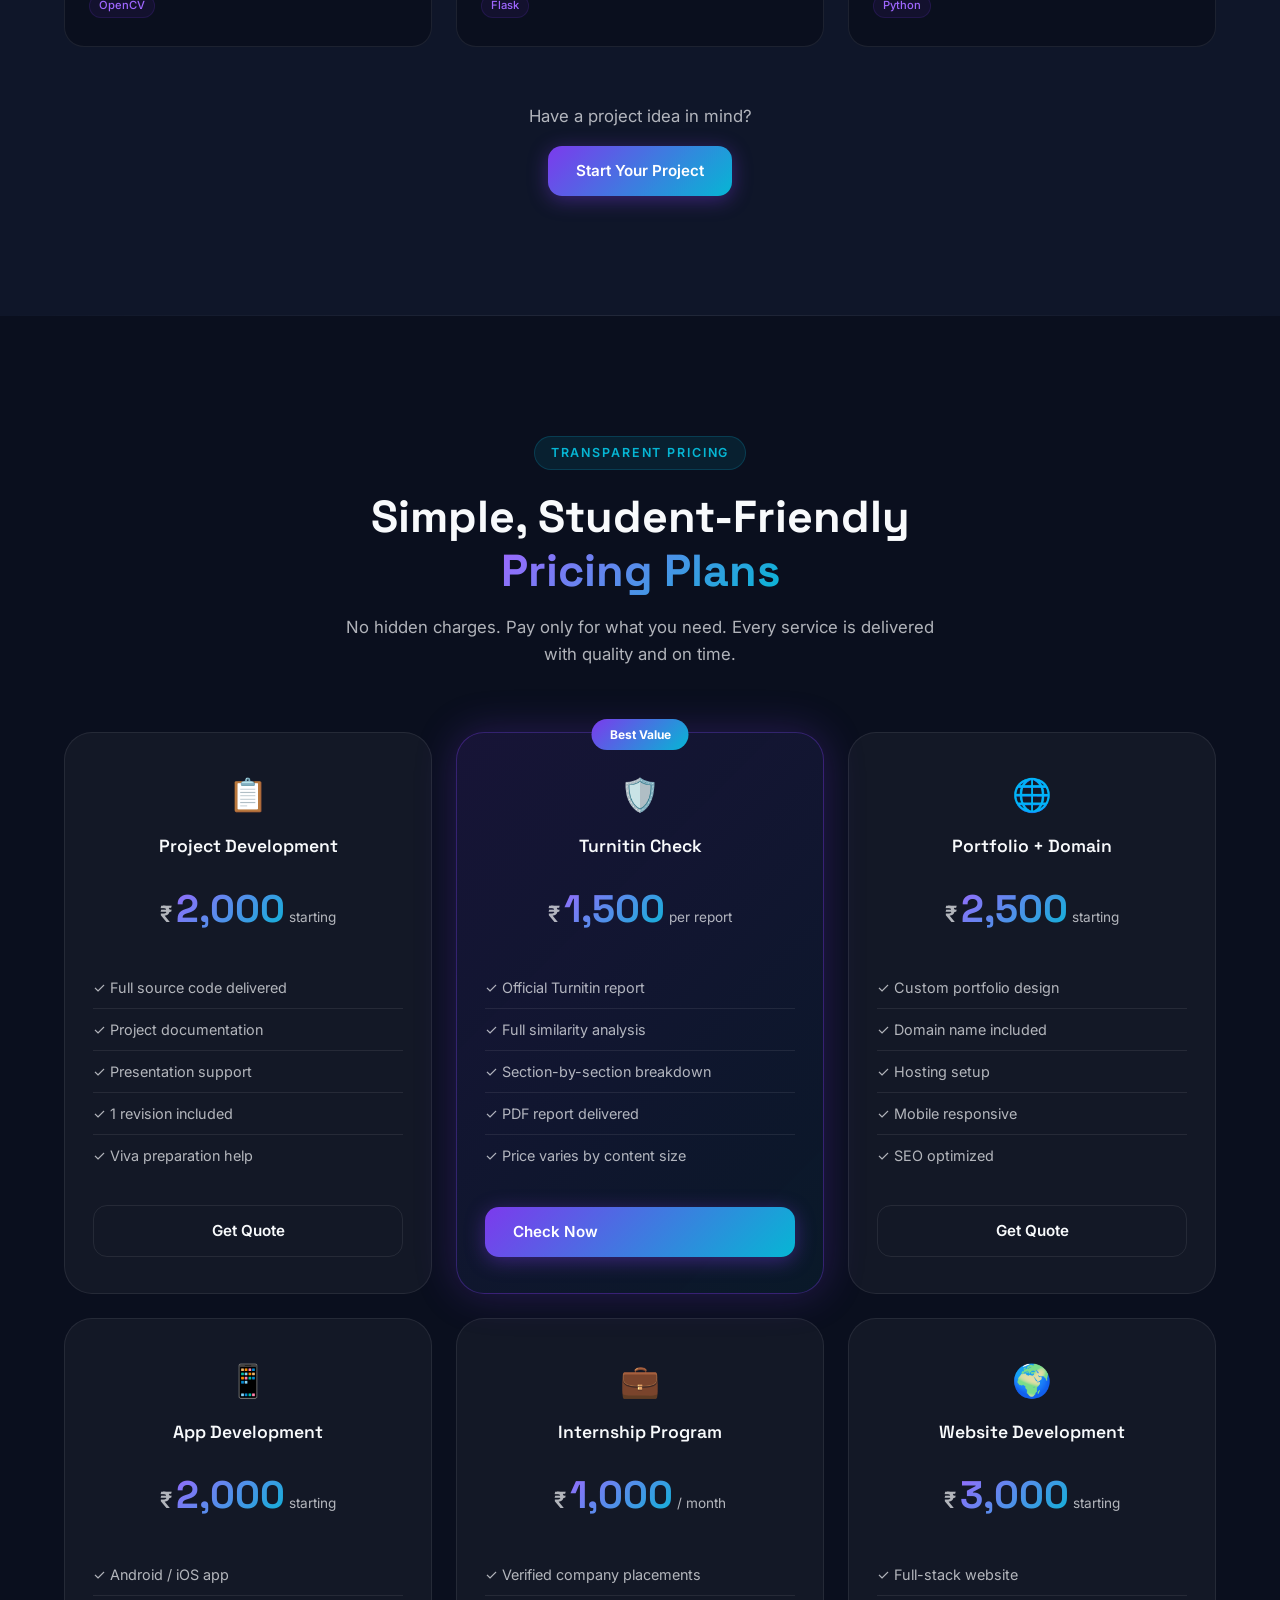
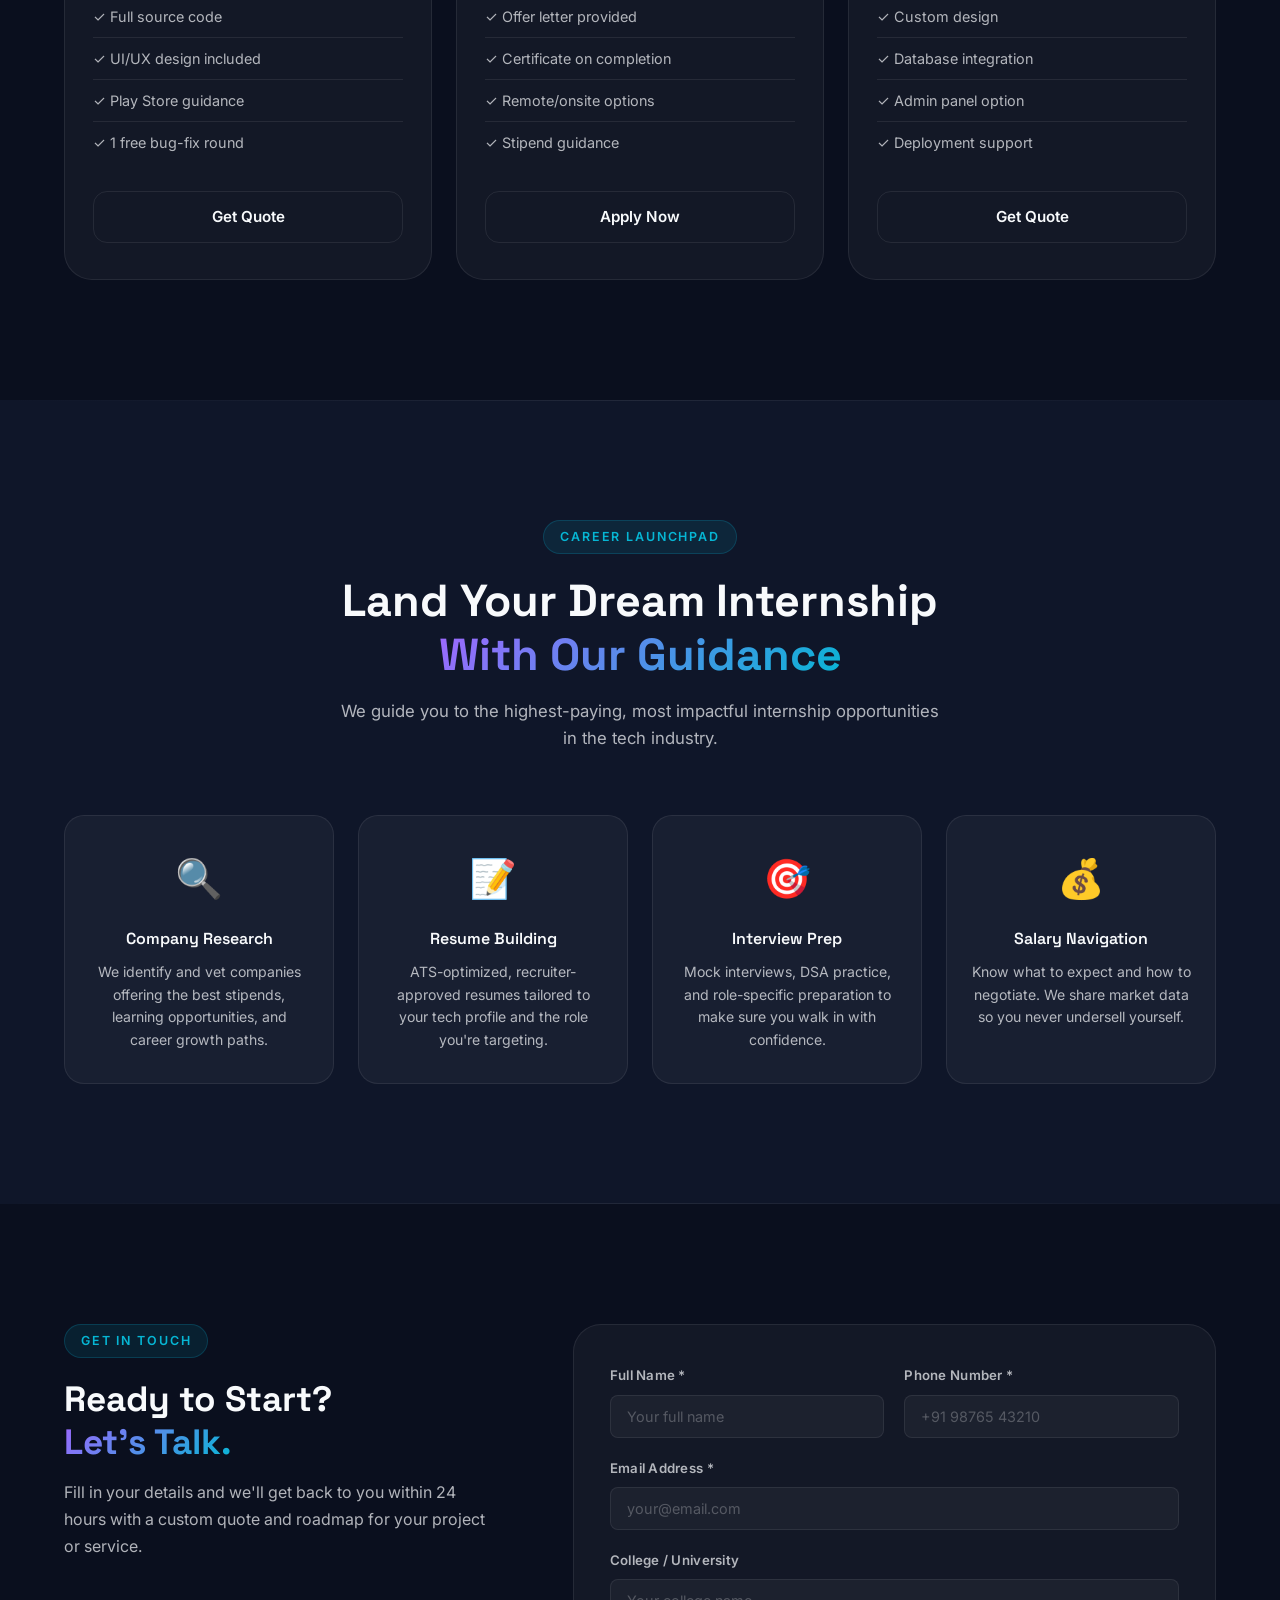
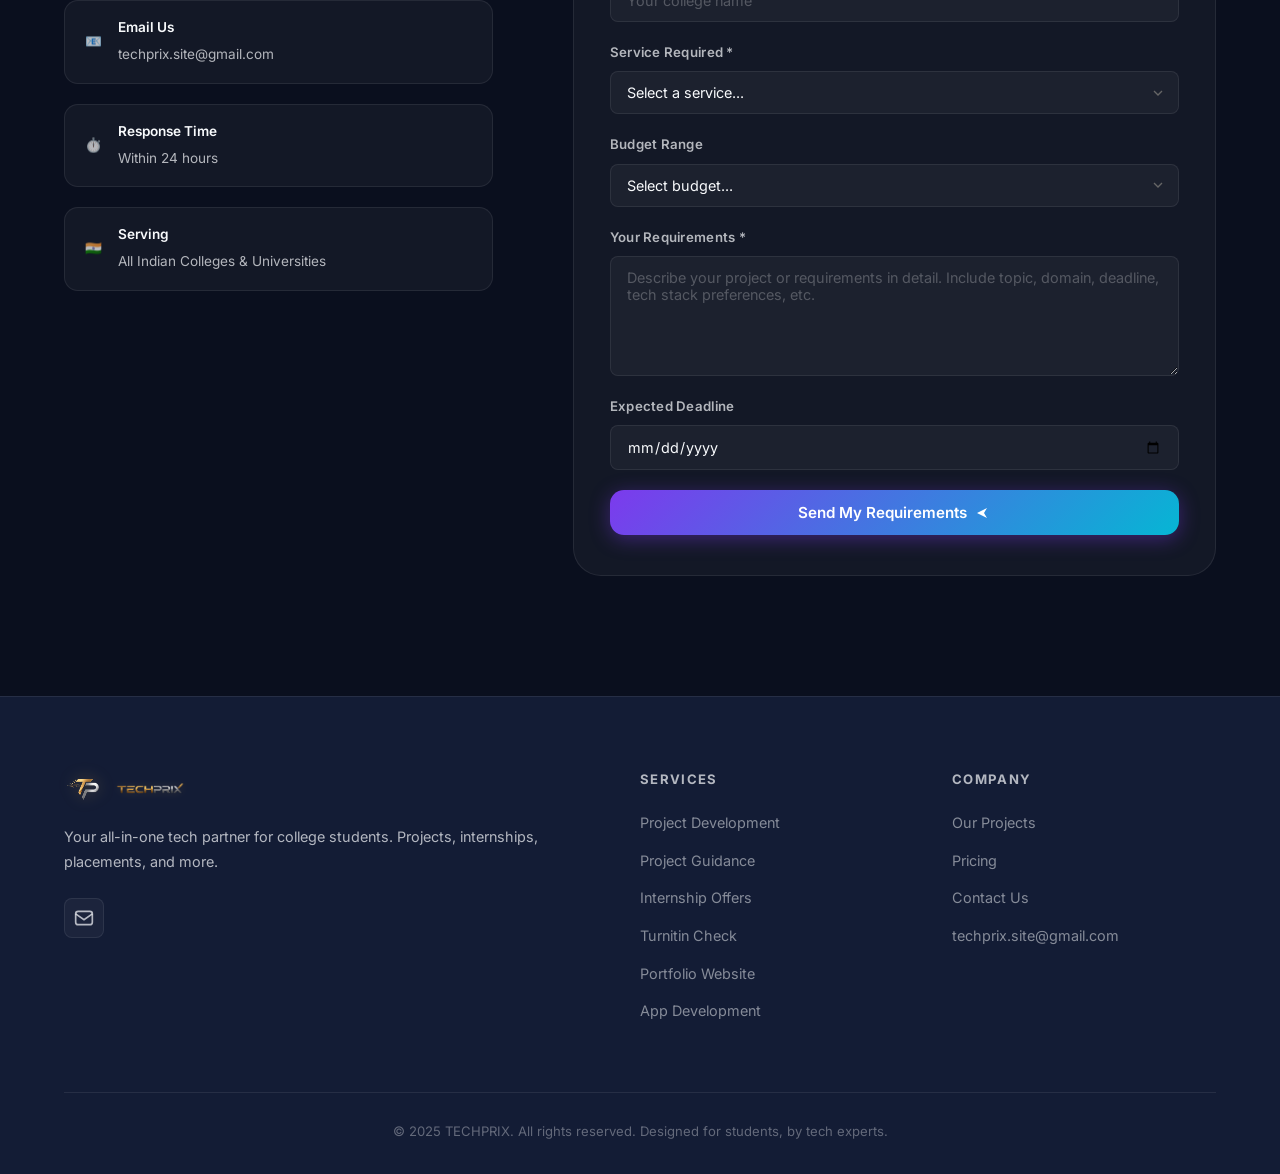
==== commit c8ebae64: "Update favicon link in index.html" ====
--- a/index.html
+++ b/index.html
@@ -26,7 +26,7 @@
   <link href="https://fonts.googleapis.com/css2?family=Inter:wght@300;400;500;600;700&family=Space+Grotesk:wght@400;500;600;700&display=swap" rel="stylesheet" />
   <link rel="stylesheet" href="css/style.css" />
   <link rel="stylesheet" href="css/animations.css" />
-  <link rel="icon" type="image/png" href="favicon-96x96.png">
+  <link rel="icon" type="image/png" href="favicon1.png">
 </head>
 <body>
 
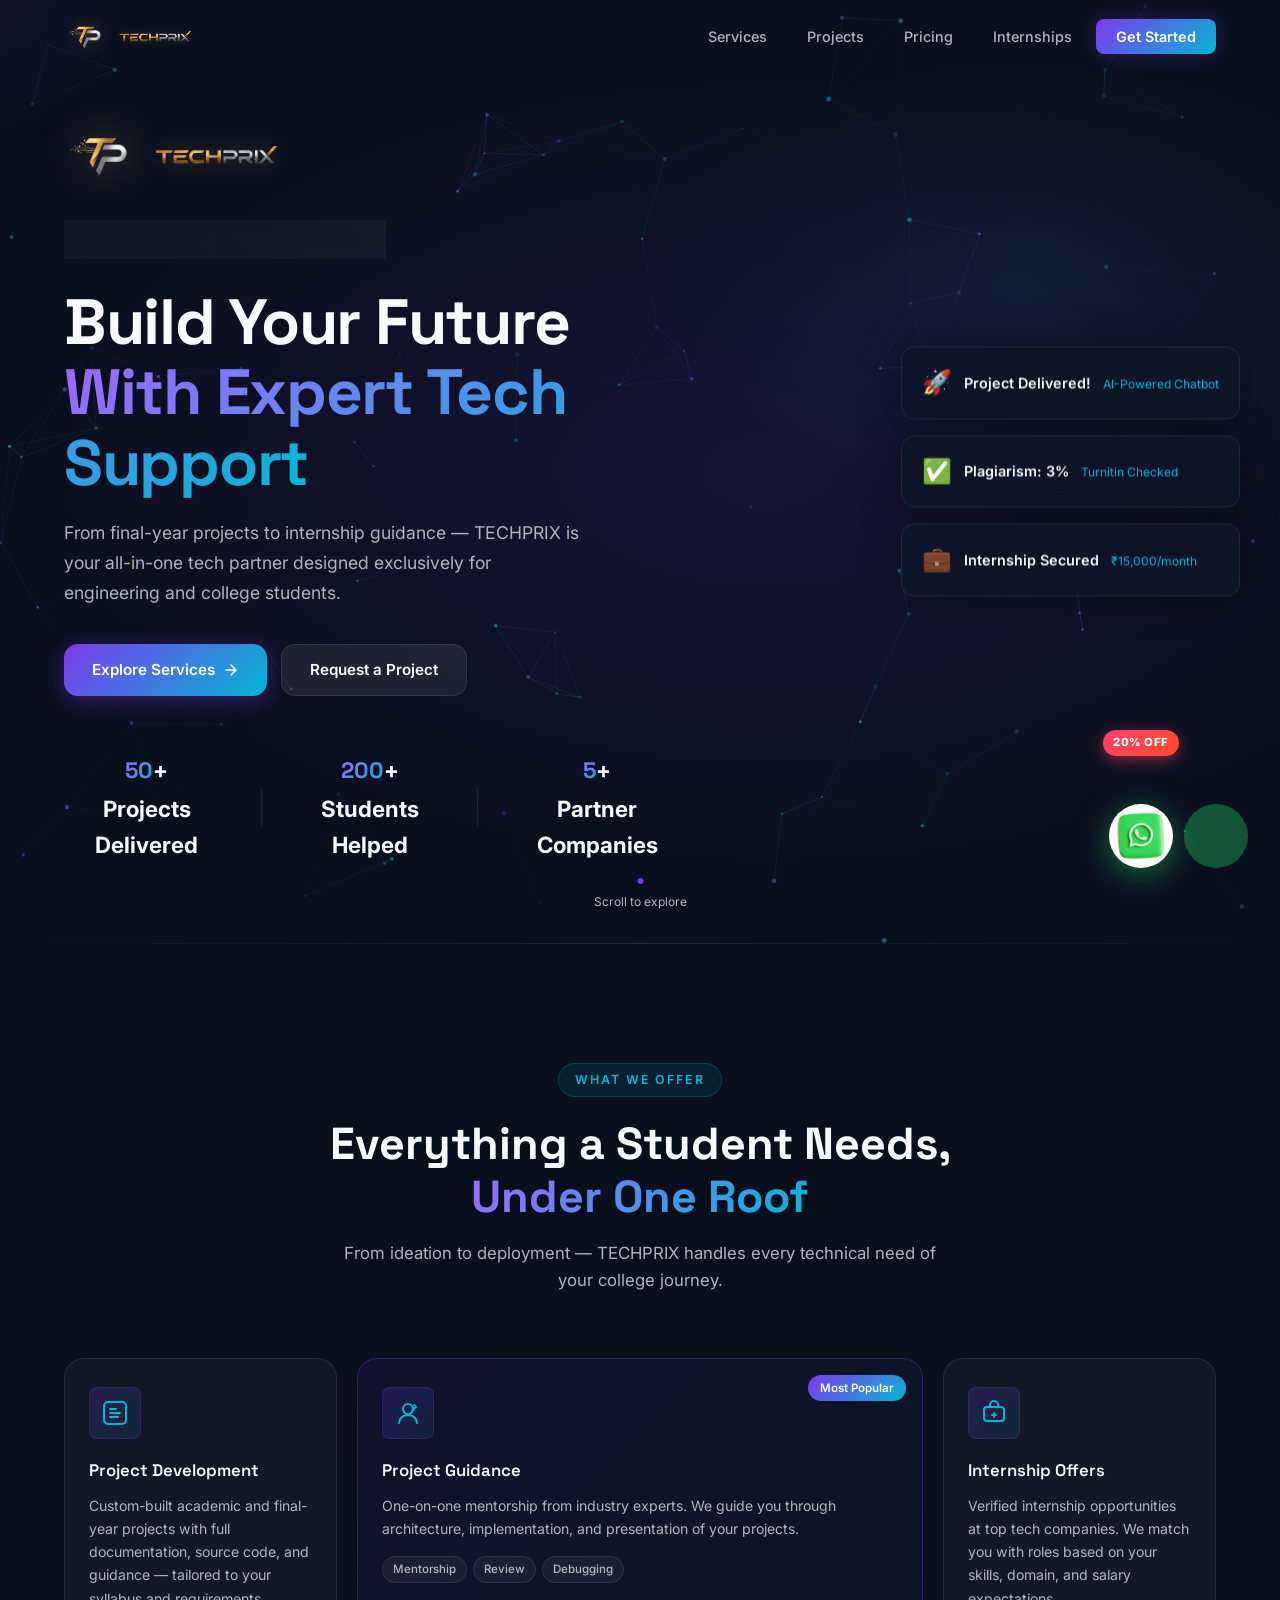
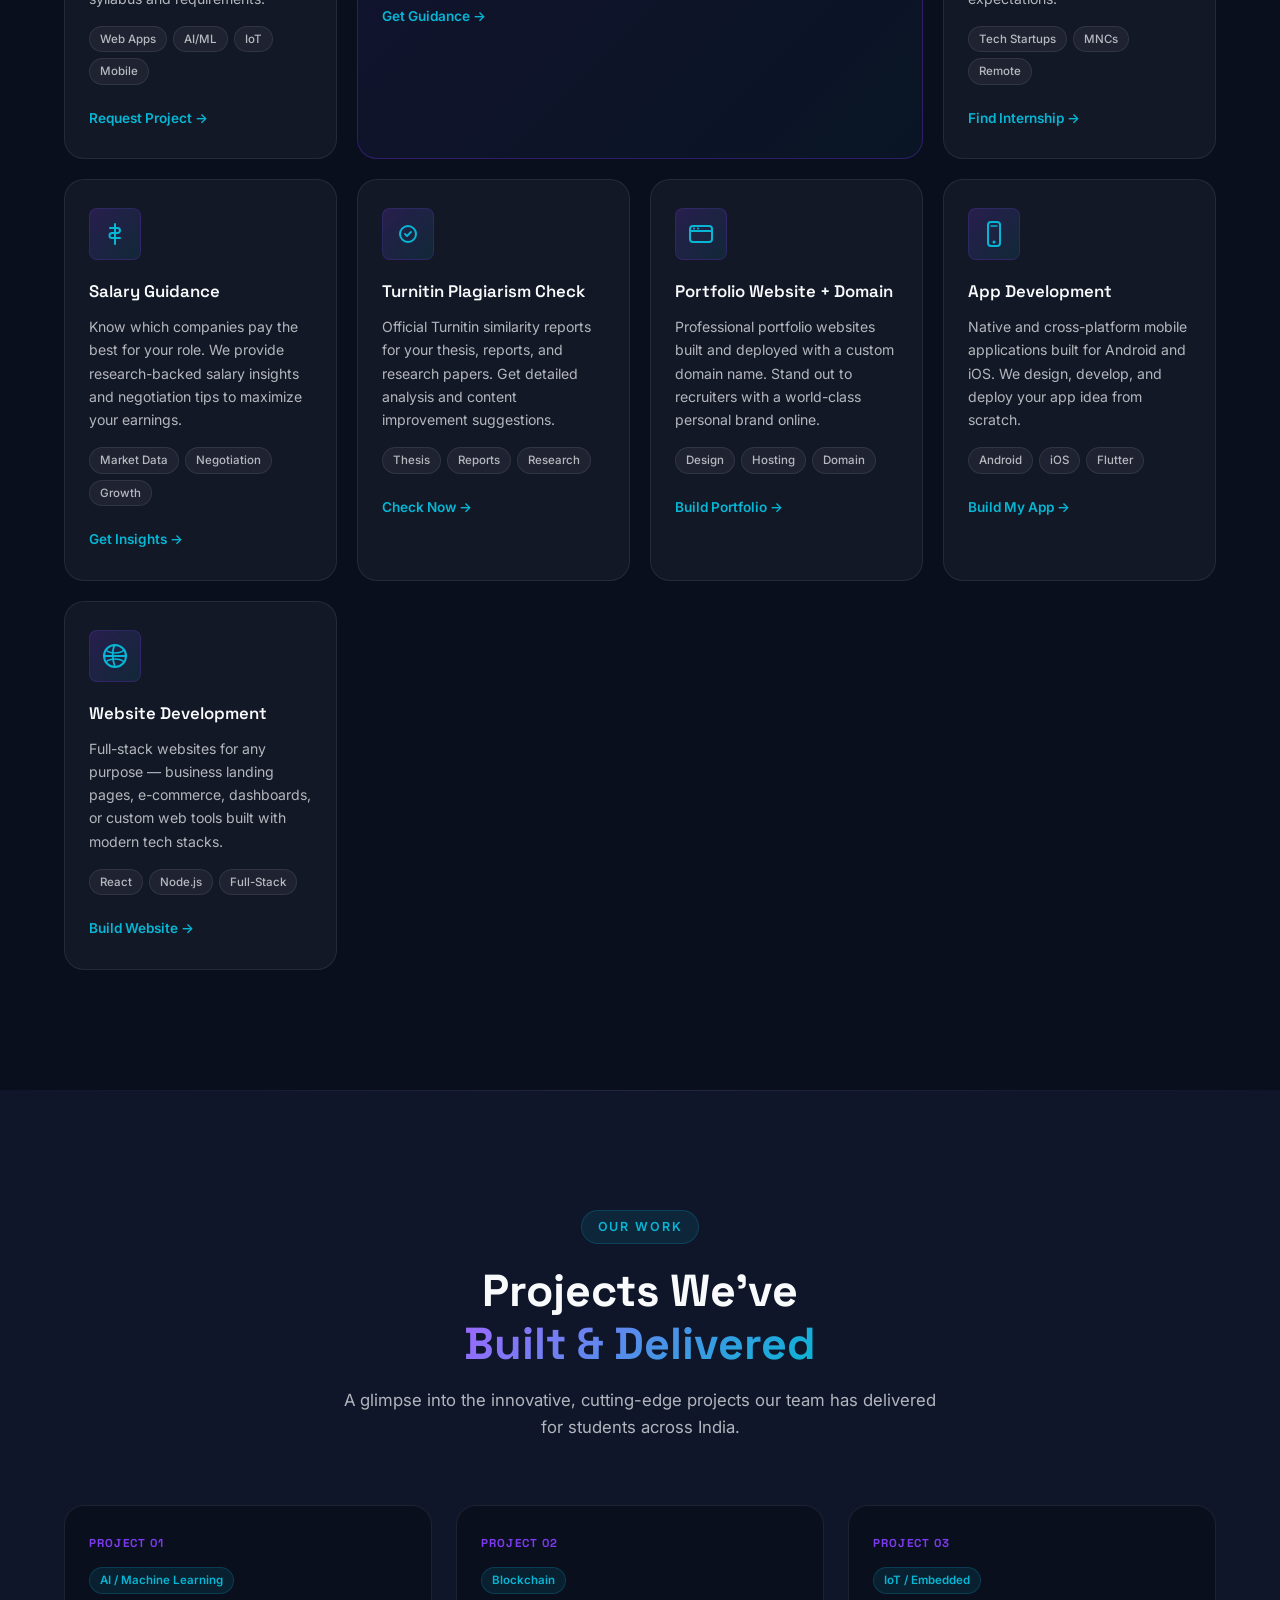
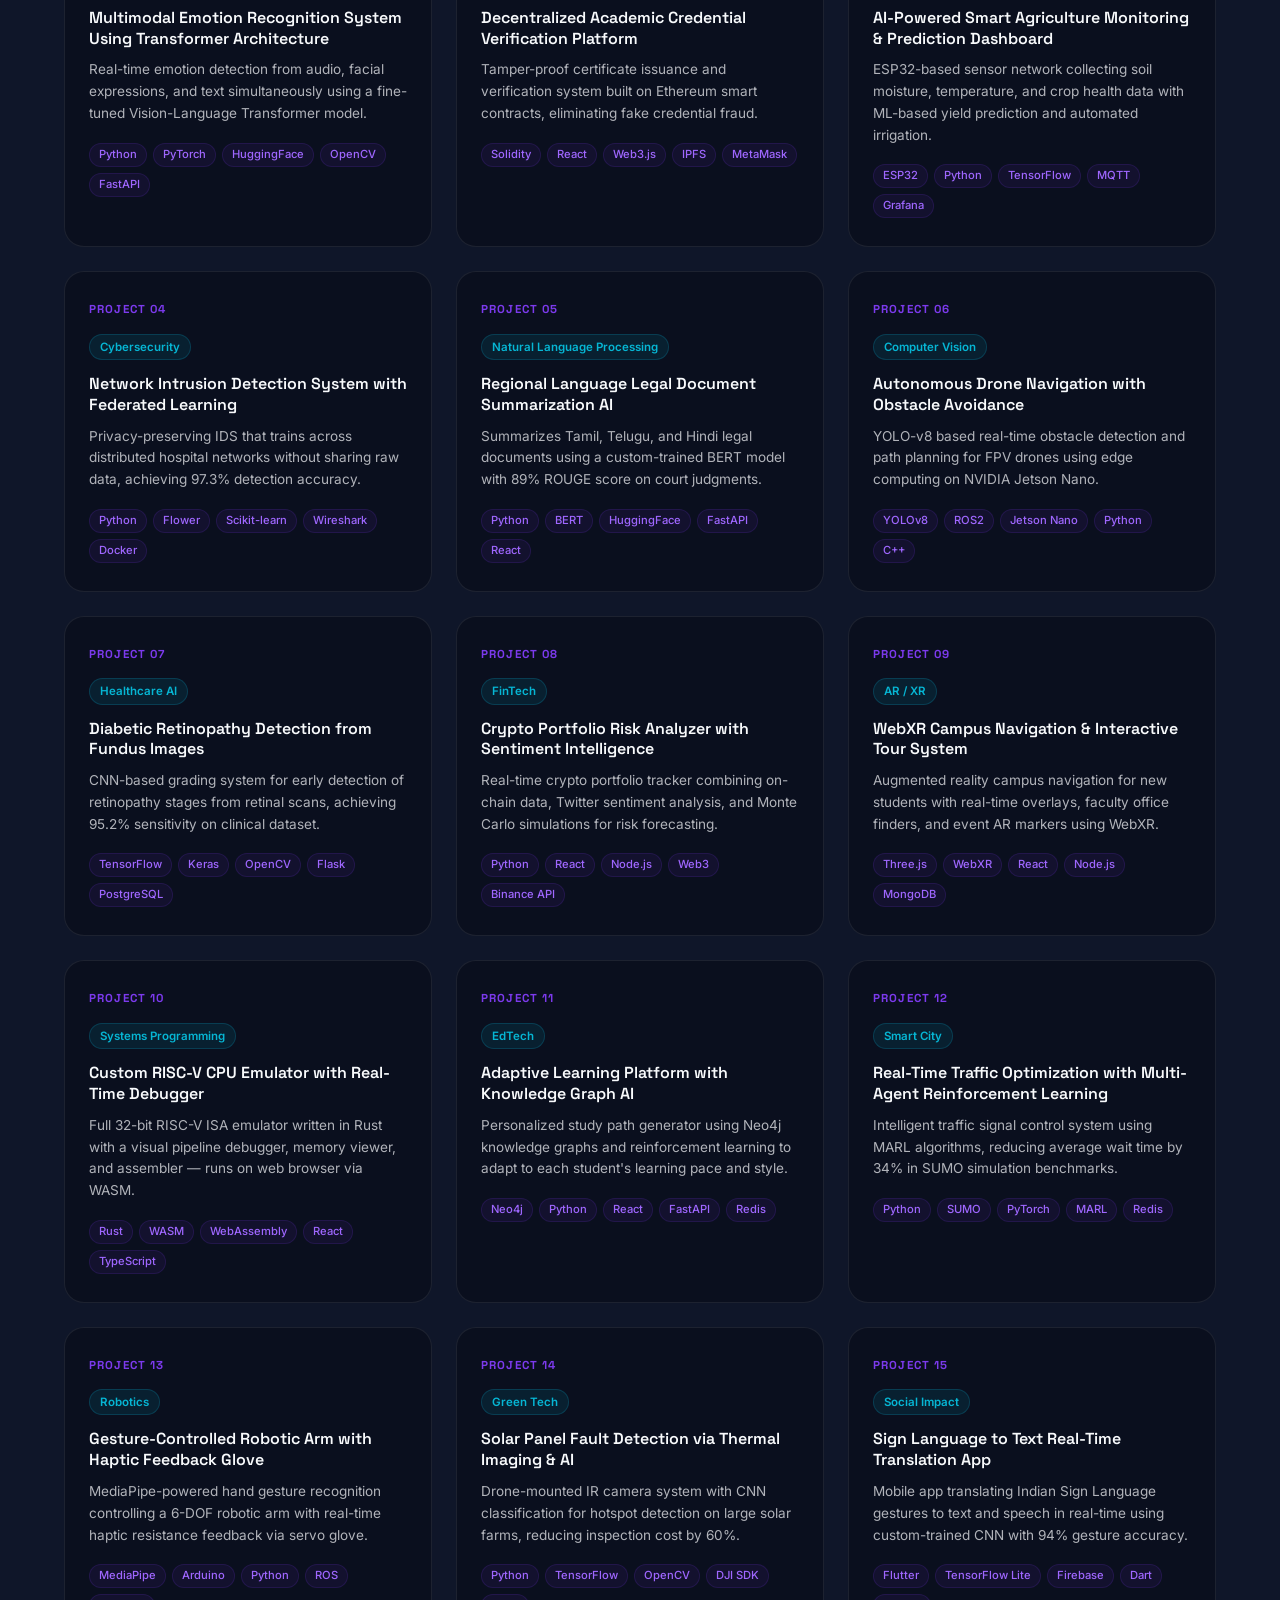
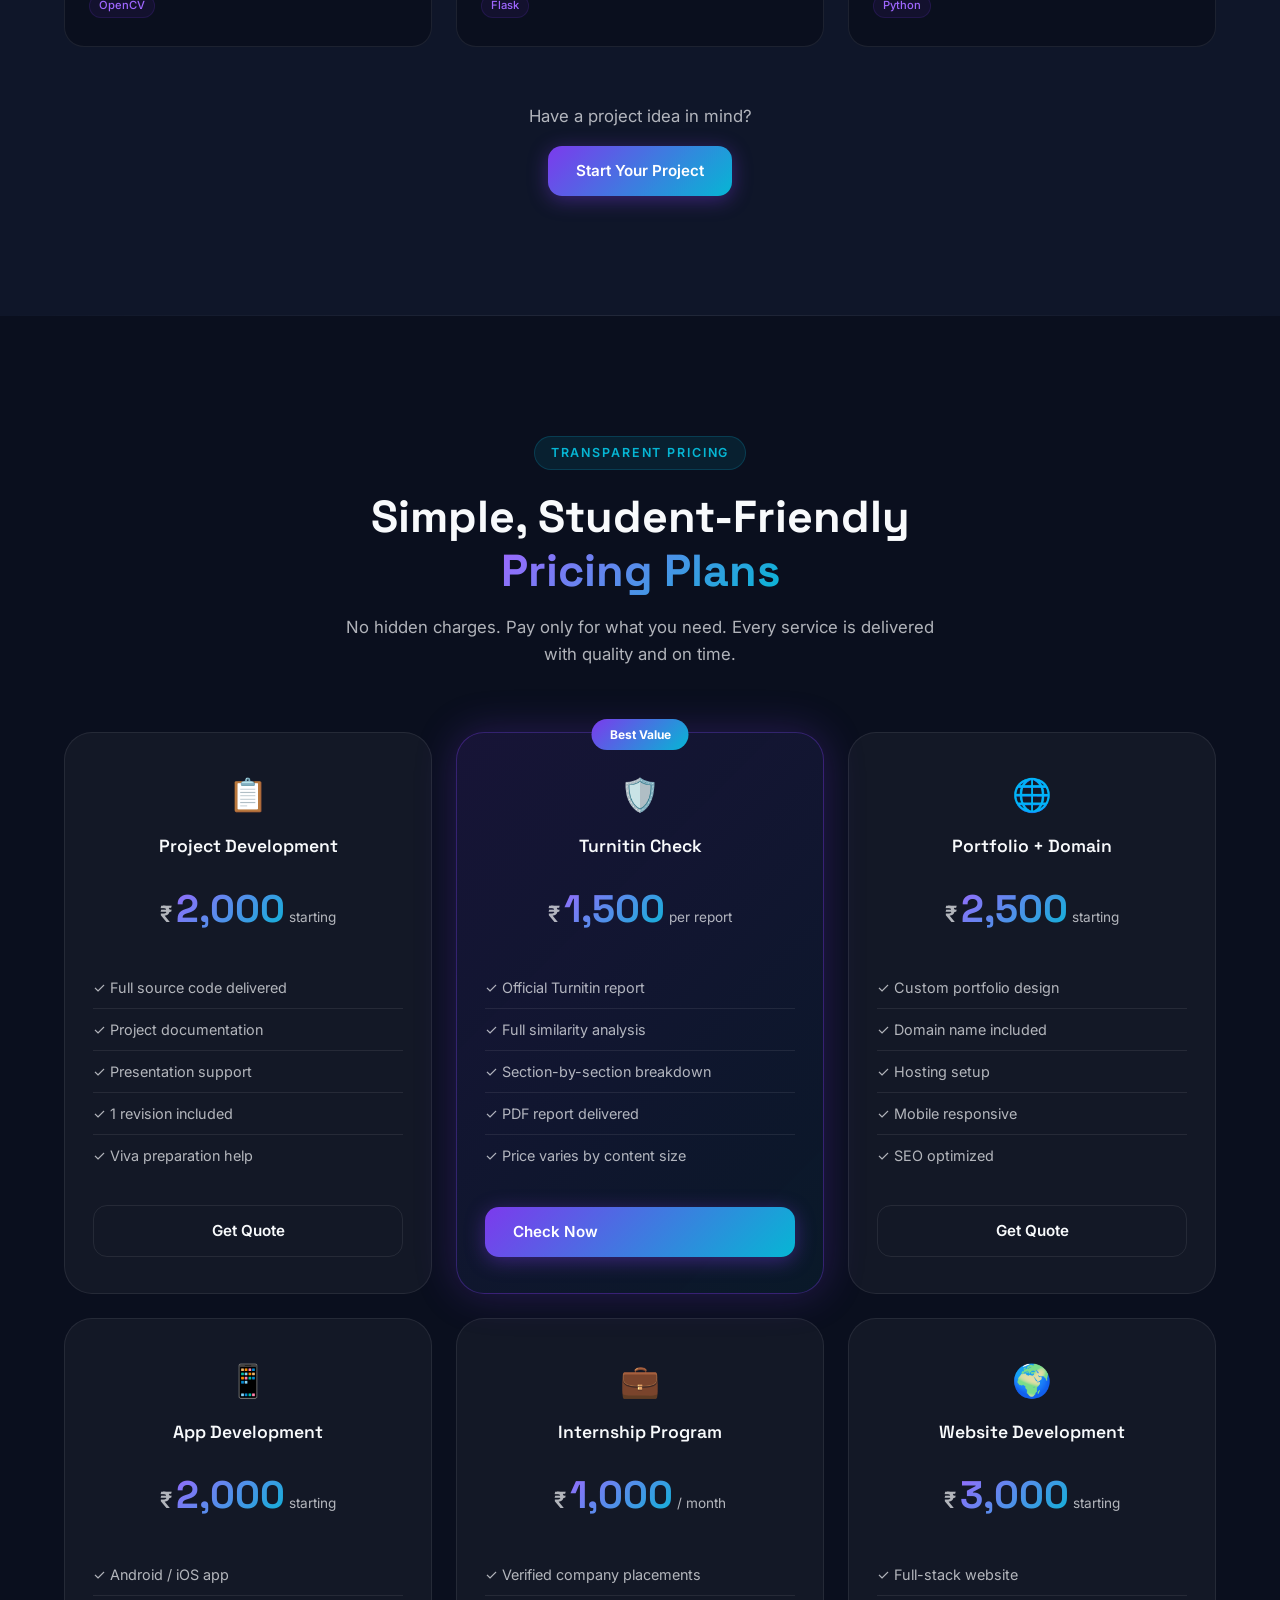
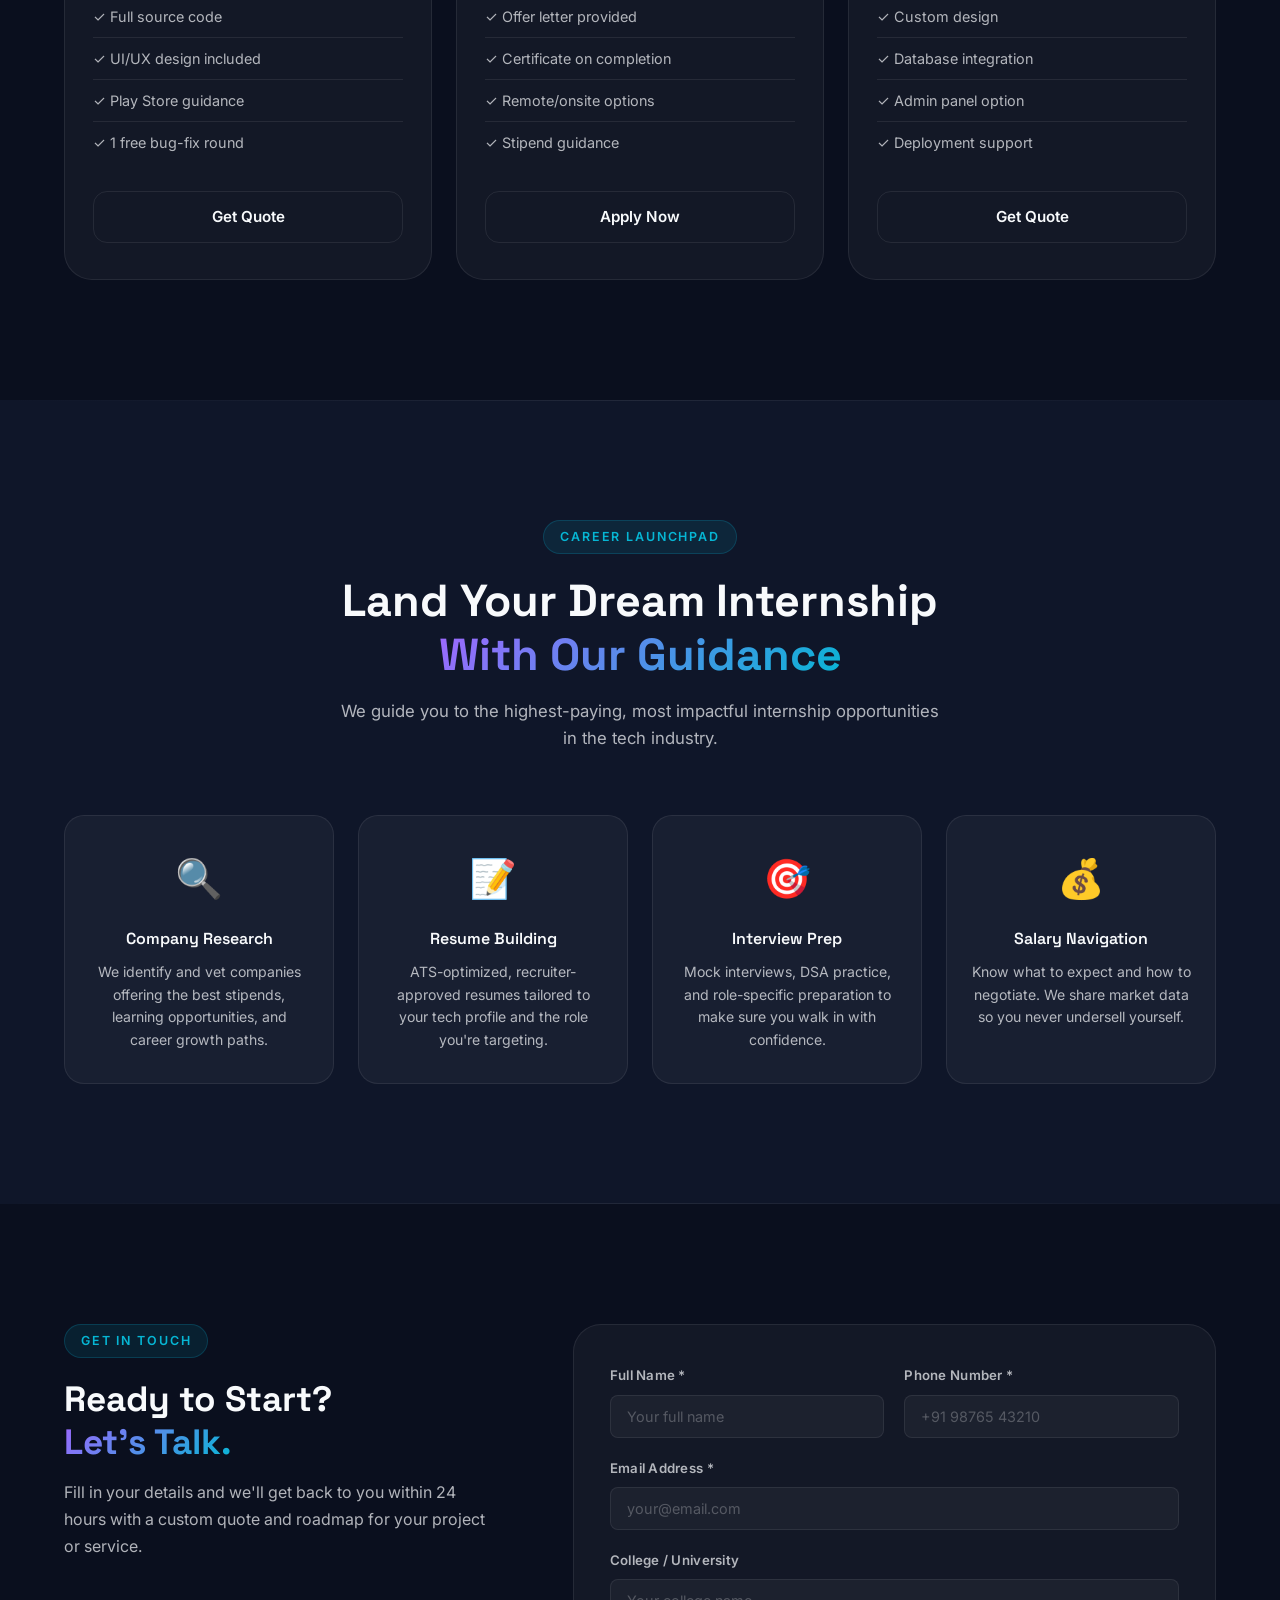
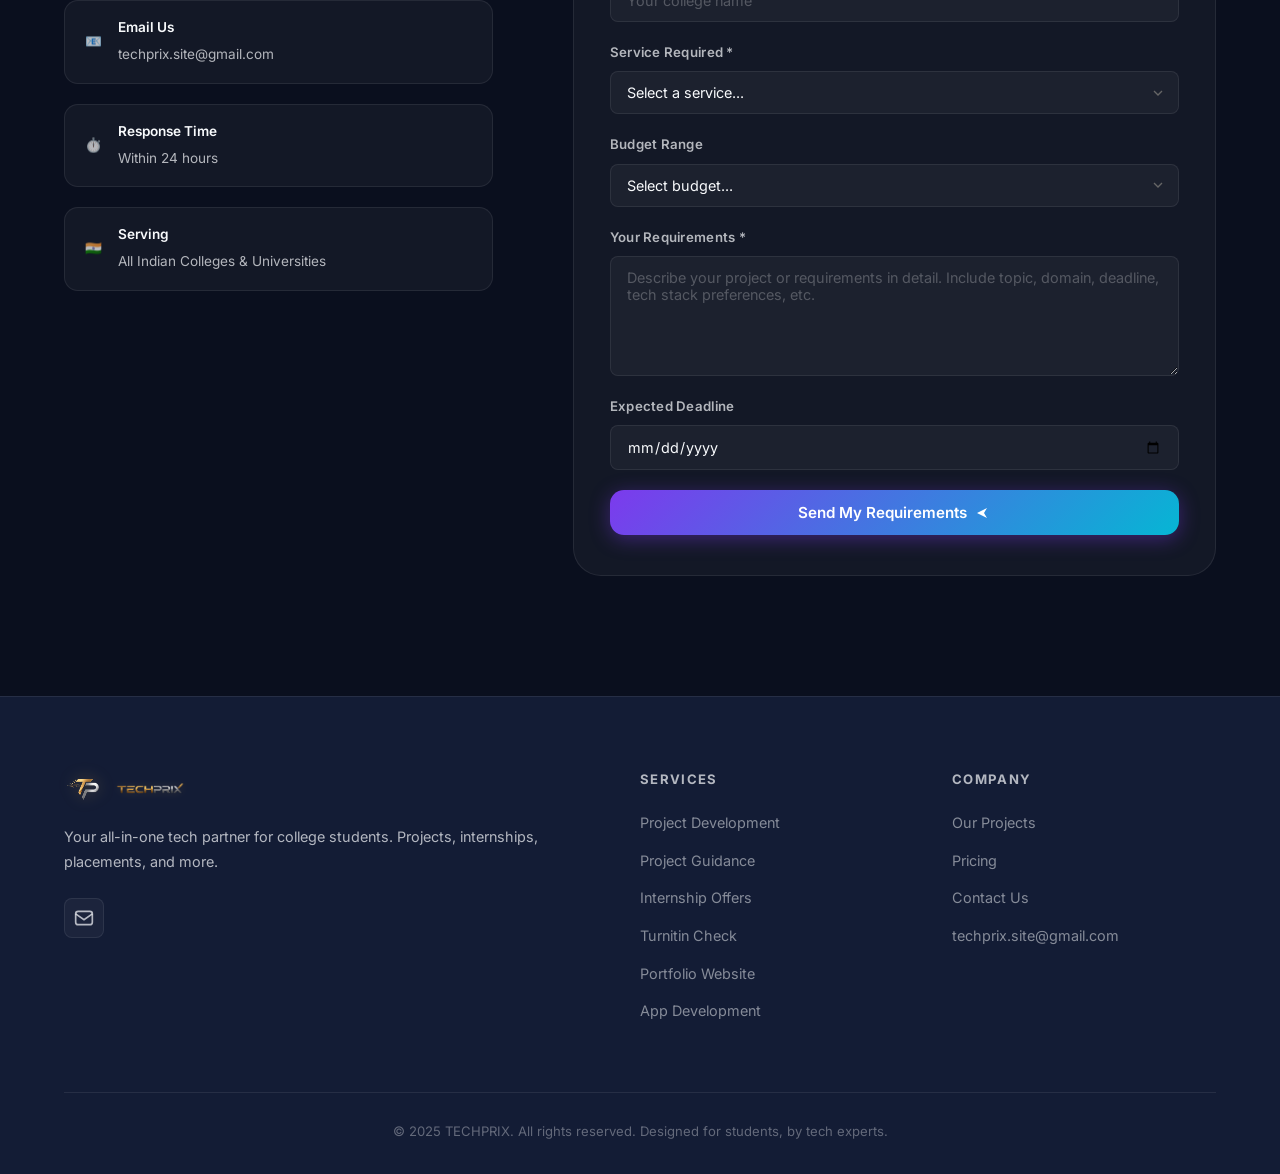
==== commit 8a5b2c3f: "Update index.html" ====
--- a/index.html
+++ b/index.html
@@ -26,7 +26,7 @@
   <link href="https://fonts.googleapis.com/css2?family=Inter:wght@300;400;500;600;700&family=Space+Grotesk:wght@400;500;600;700&display=swap" rel="stylesheet" />
   <link rel="stylesheet" href="css/style.css" />
   <link rel="stylesheet" href="css/animations.css" />
-  <link rel="icon" type="image/png" href="favicon1.png">
+  <link rel="icon" type="image/png" href="favicon.png">
 </head>
 <body>
 
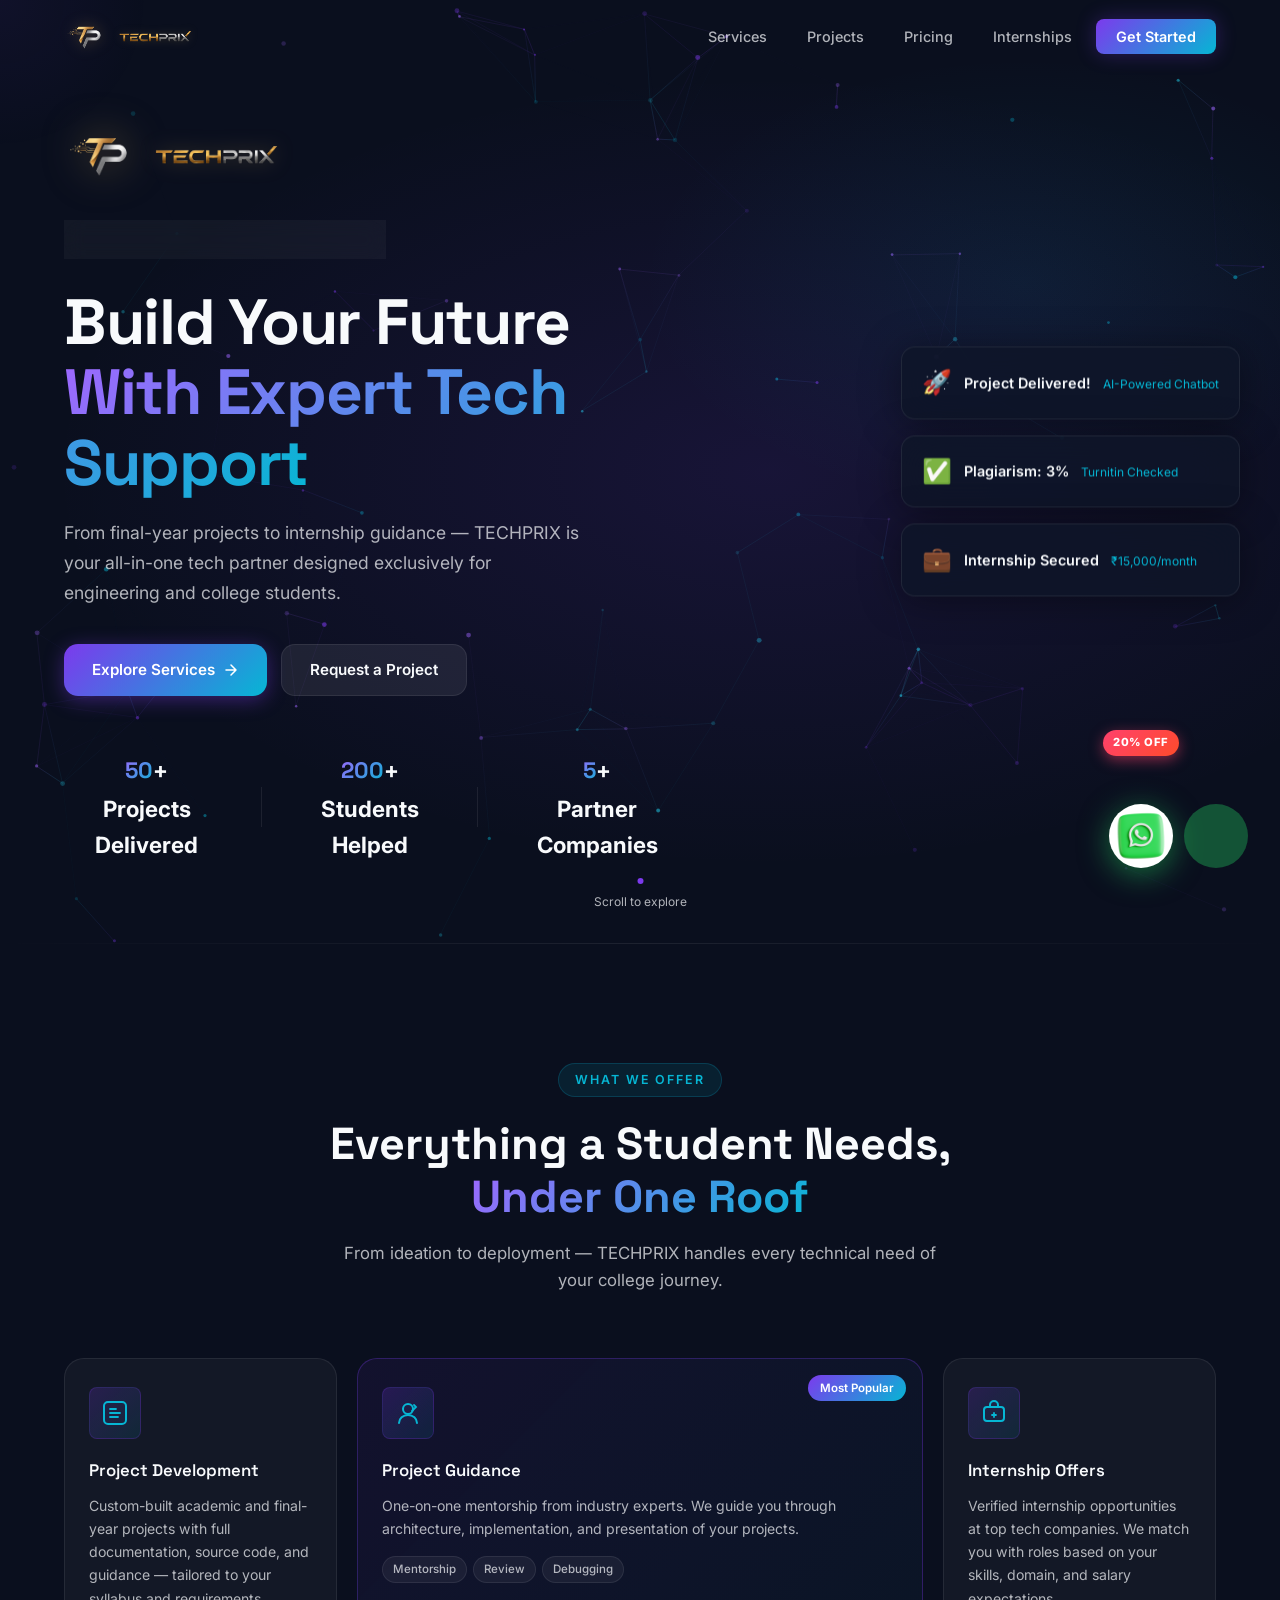
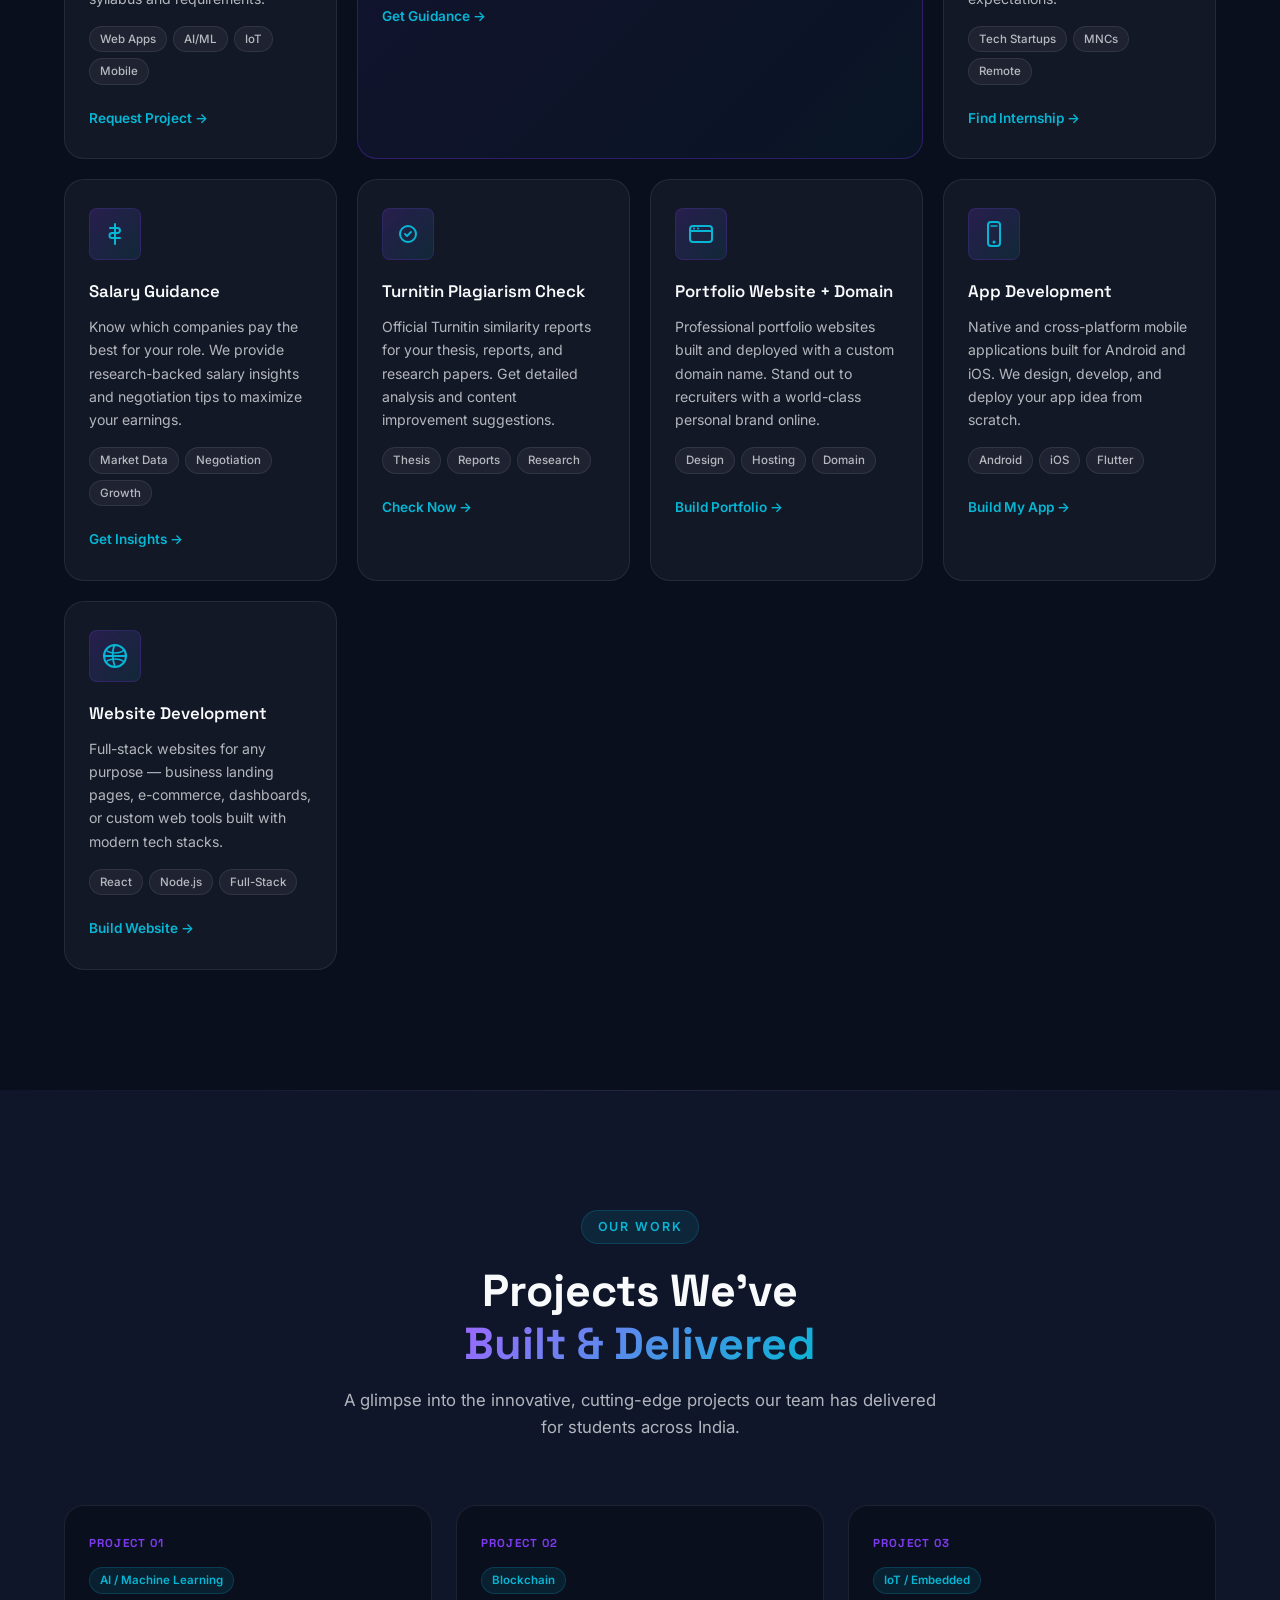
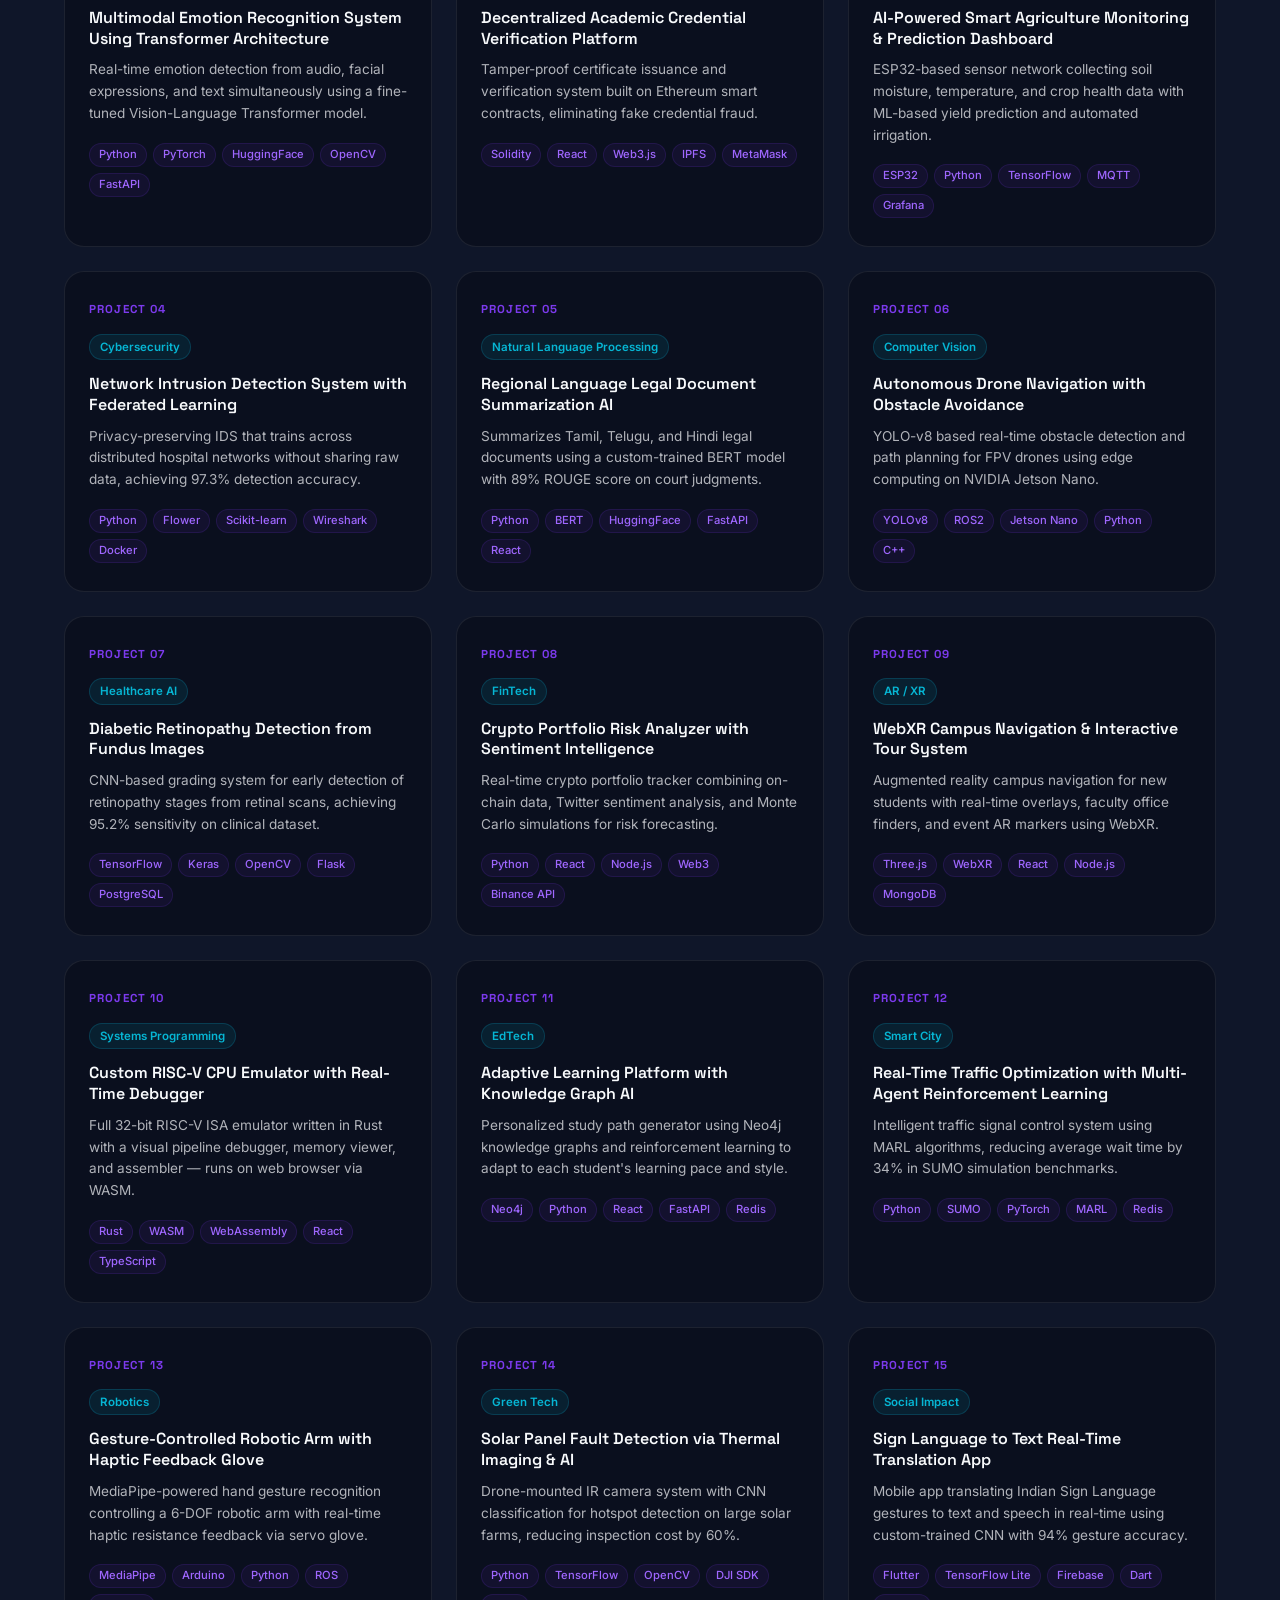
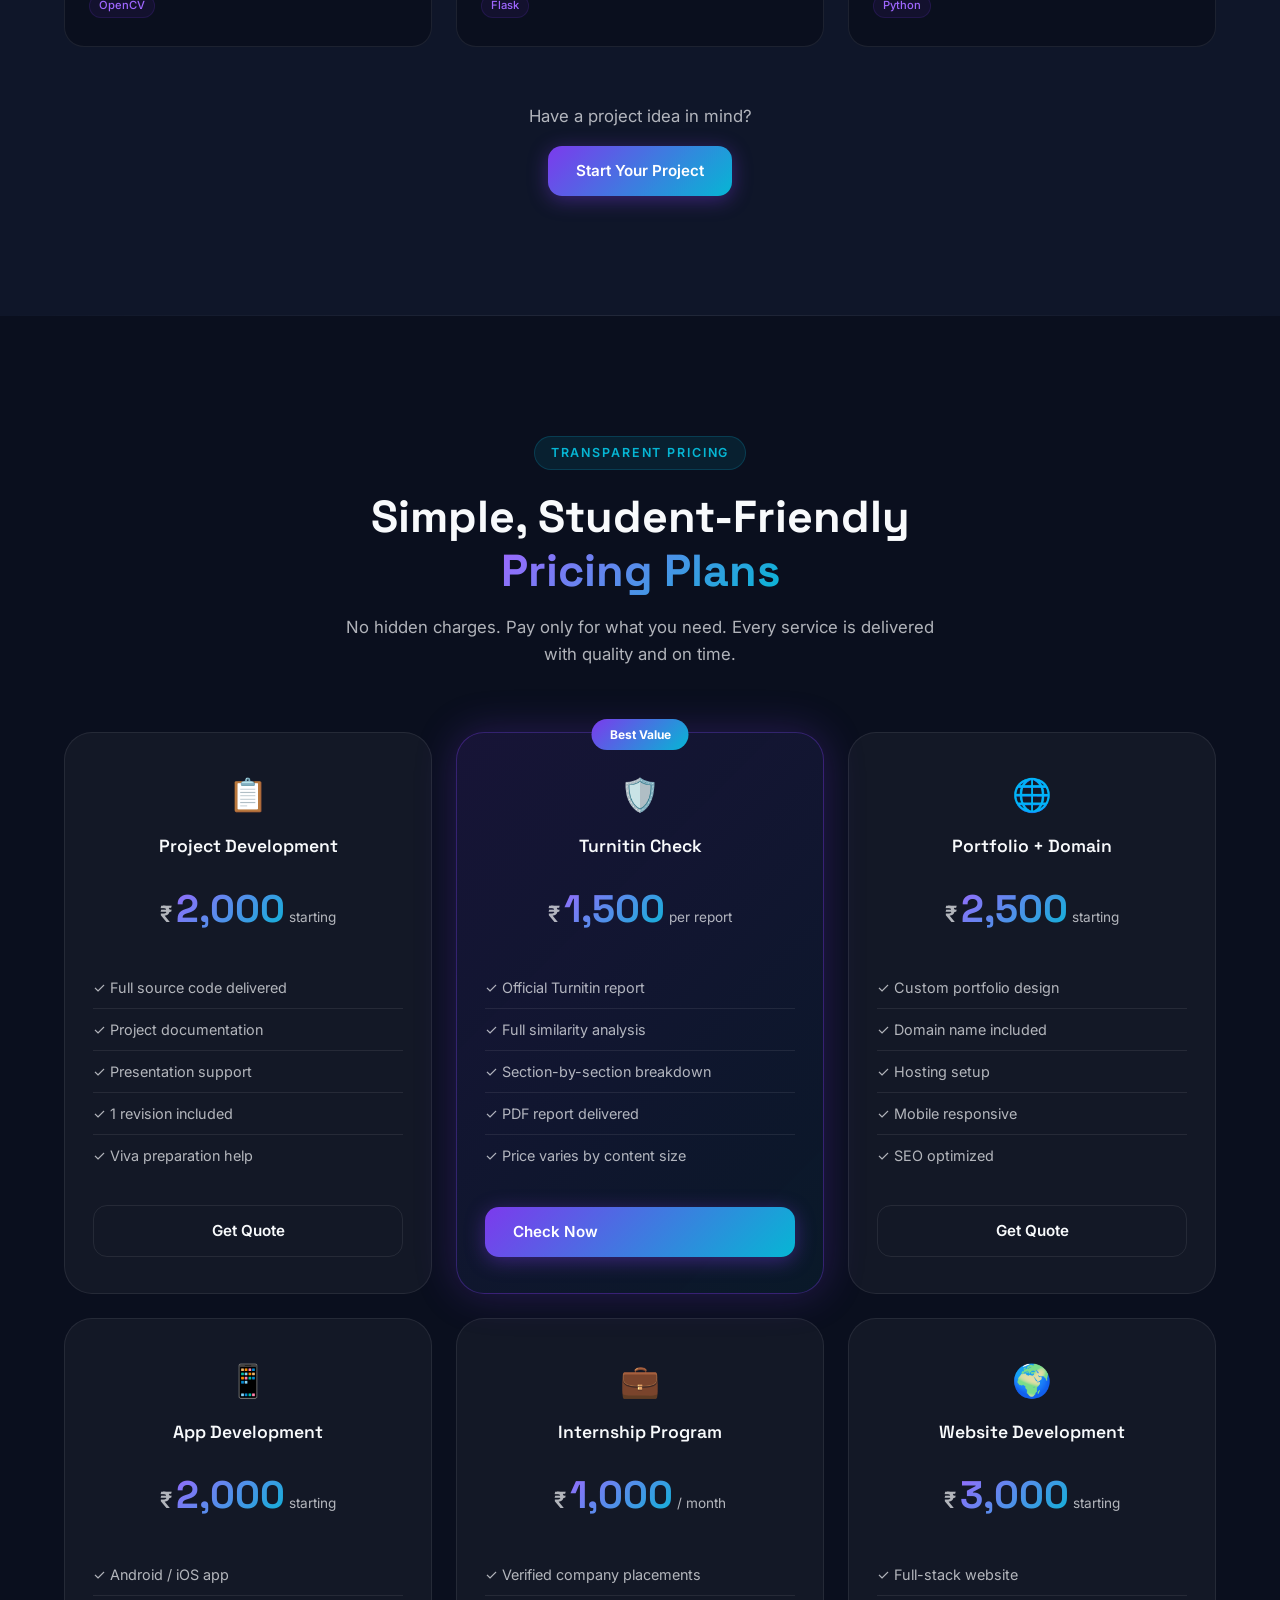
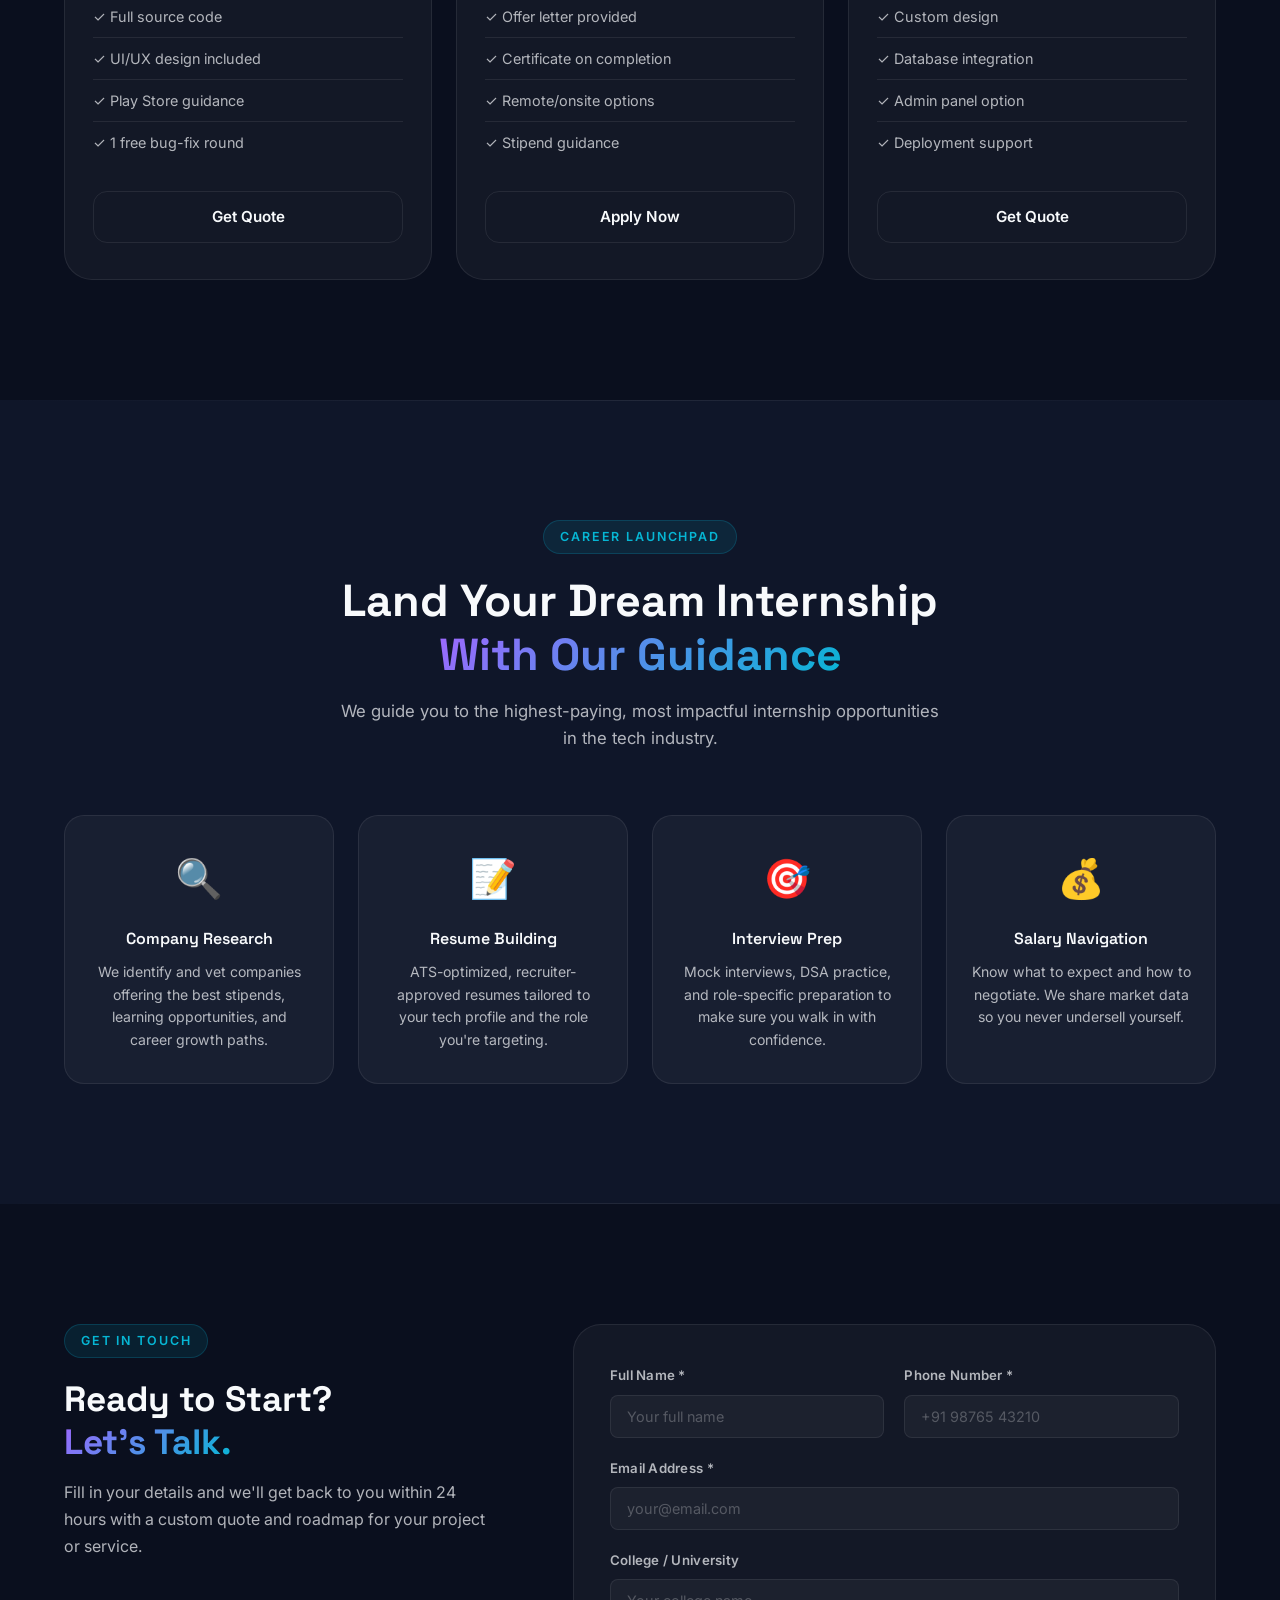
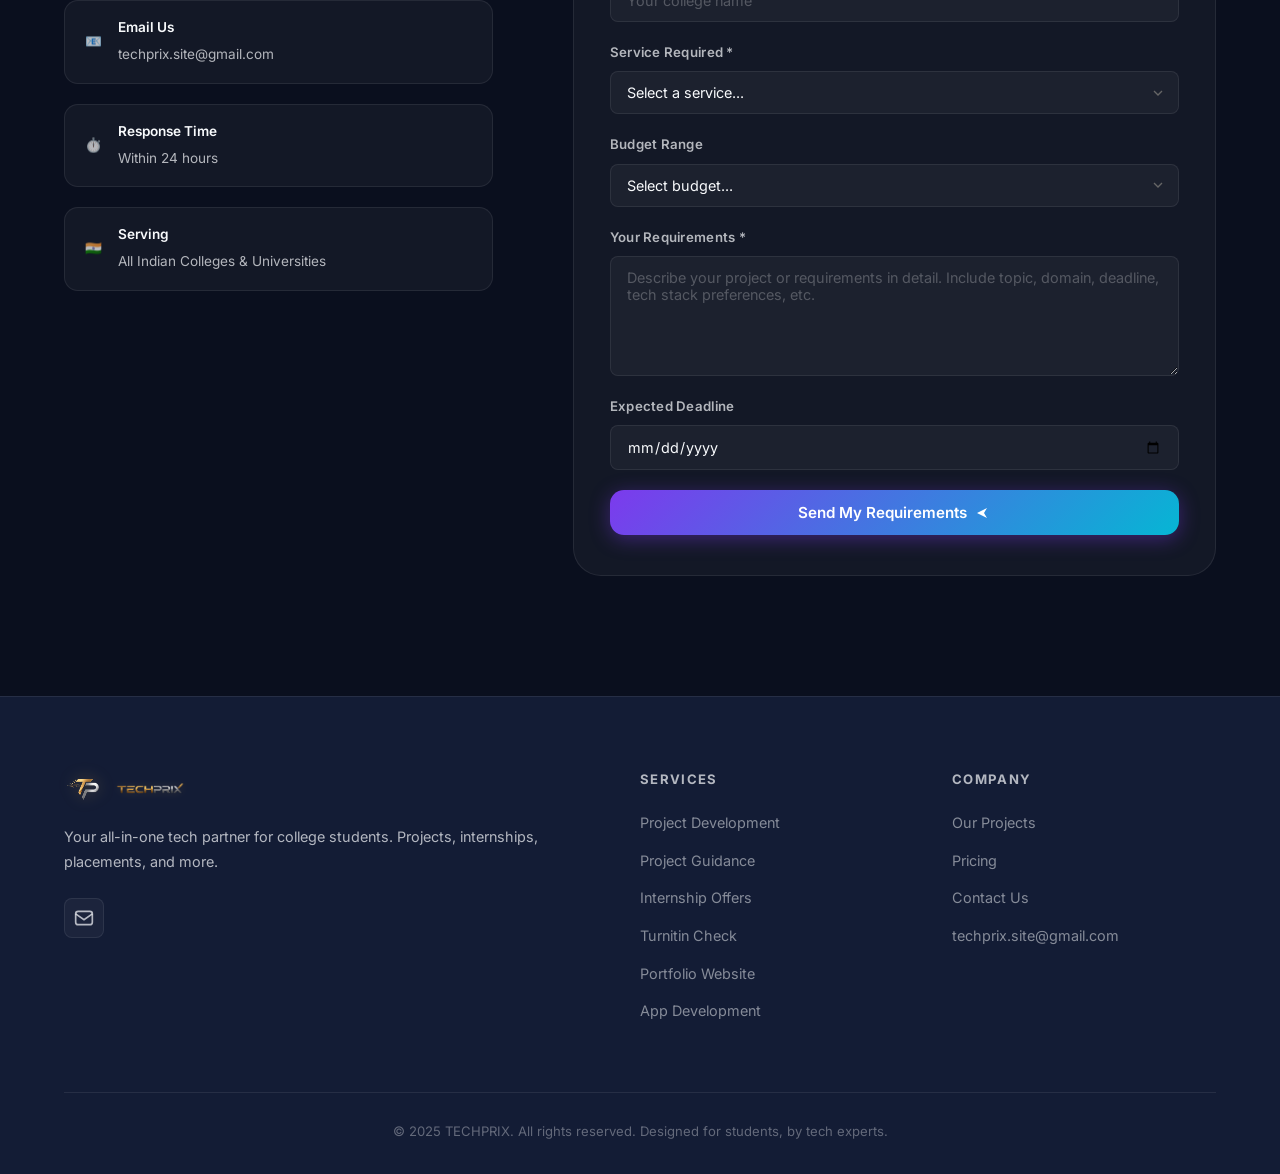
==== commit 57619886: "Update index.html" ====
--- a/index.html
+++ b/index.html
@@ -21,6 +21,7 @@
   <meta charset="UTF-8" />
   <meta name="viewport" content="width=device-width, initial-scale=1.0" />
   <title>TECHPRIX — Student Tech Services</title>
+  <meta name="google-site-verification" content="UrOWjaXthouN56Olu8kHVi-Itcuy9tl7DSH6yzQmw2g" />
   <link rel="preconnect" href="https://fonts.googleapis.com" />
   <link rel="preconnect" href="https://fonts.gstatic.com" crossorigin />
   <link href="https://fonts.googleapis.com/css2?family=Inter:wght@300;400;500;600;700&family=Space+Grotesk:wght@400;500;600;700&display=swap" rel="stylesheet" />
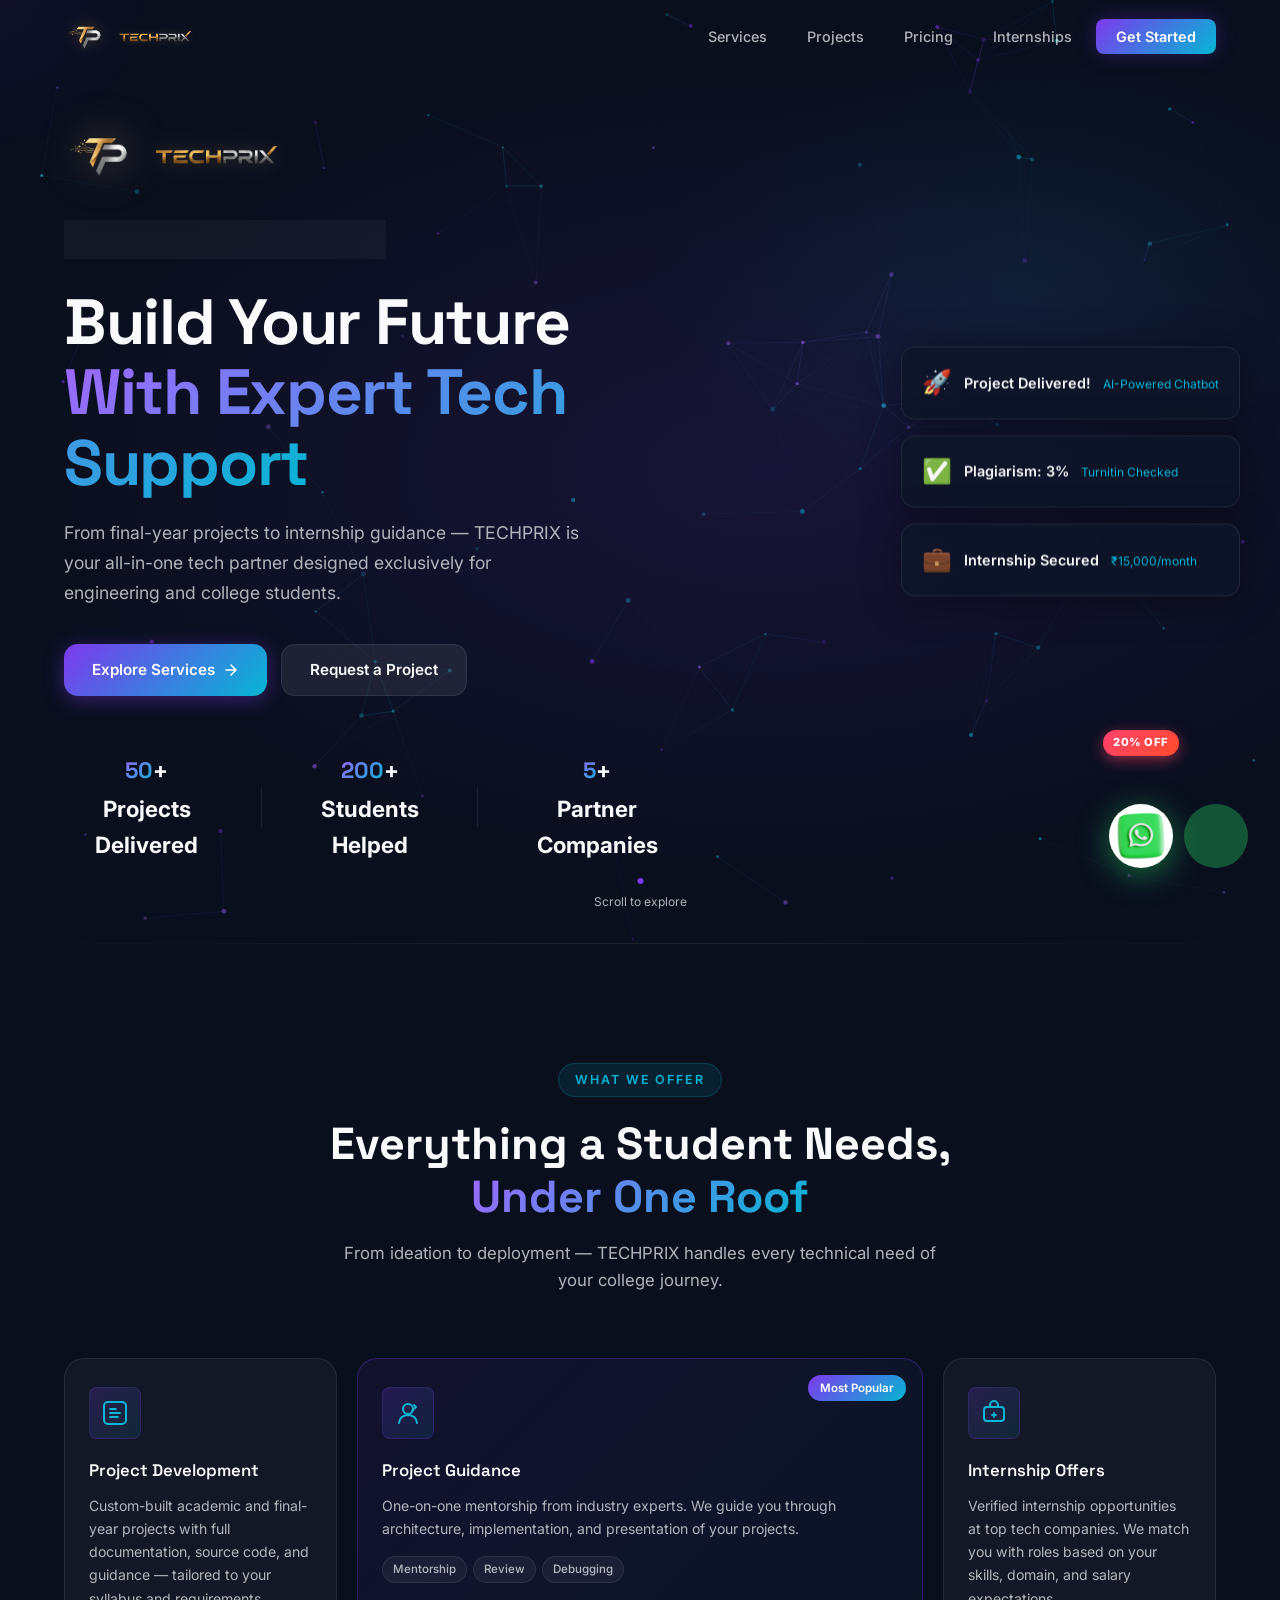
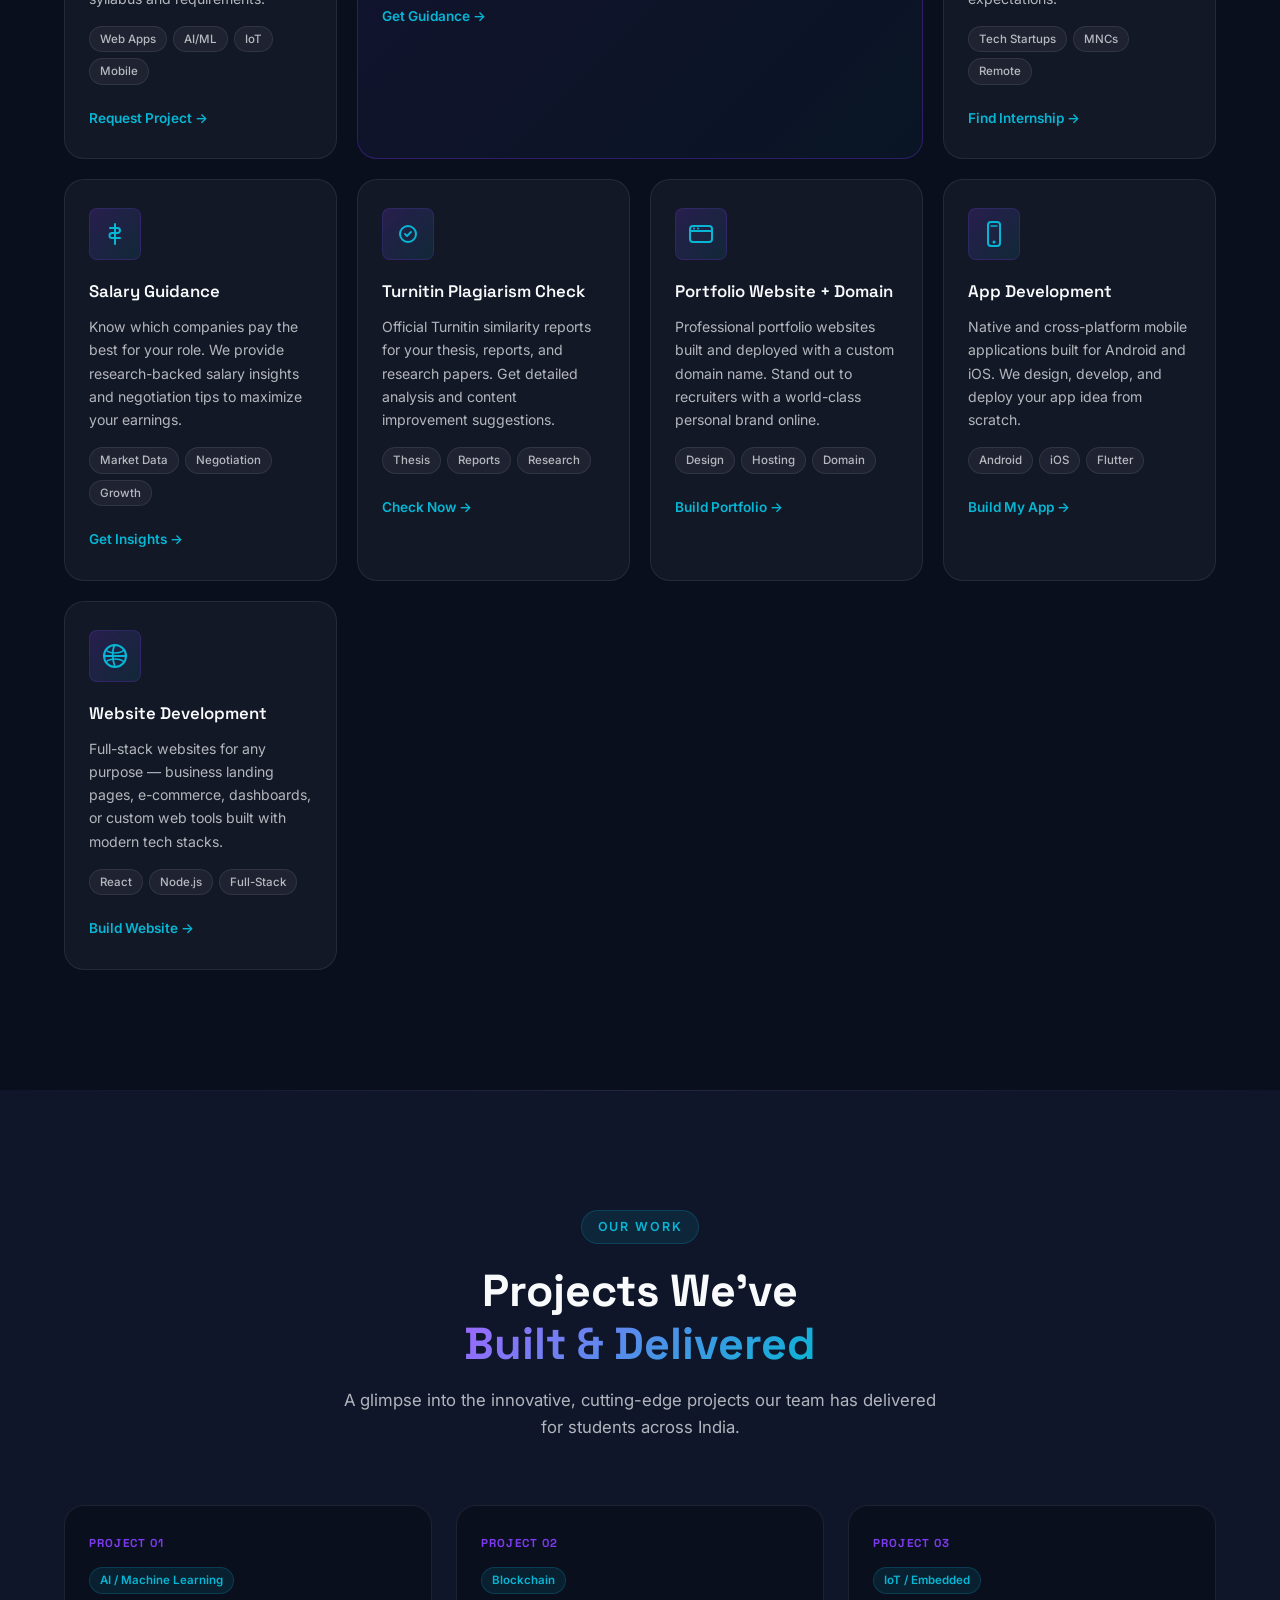
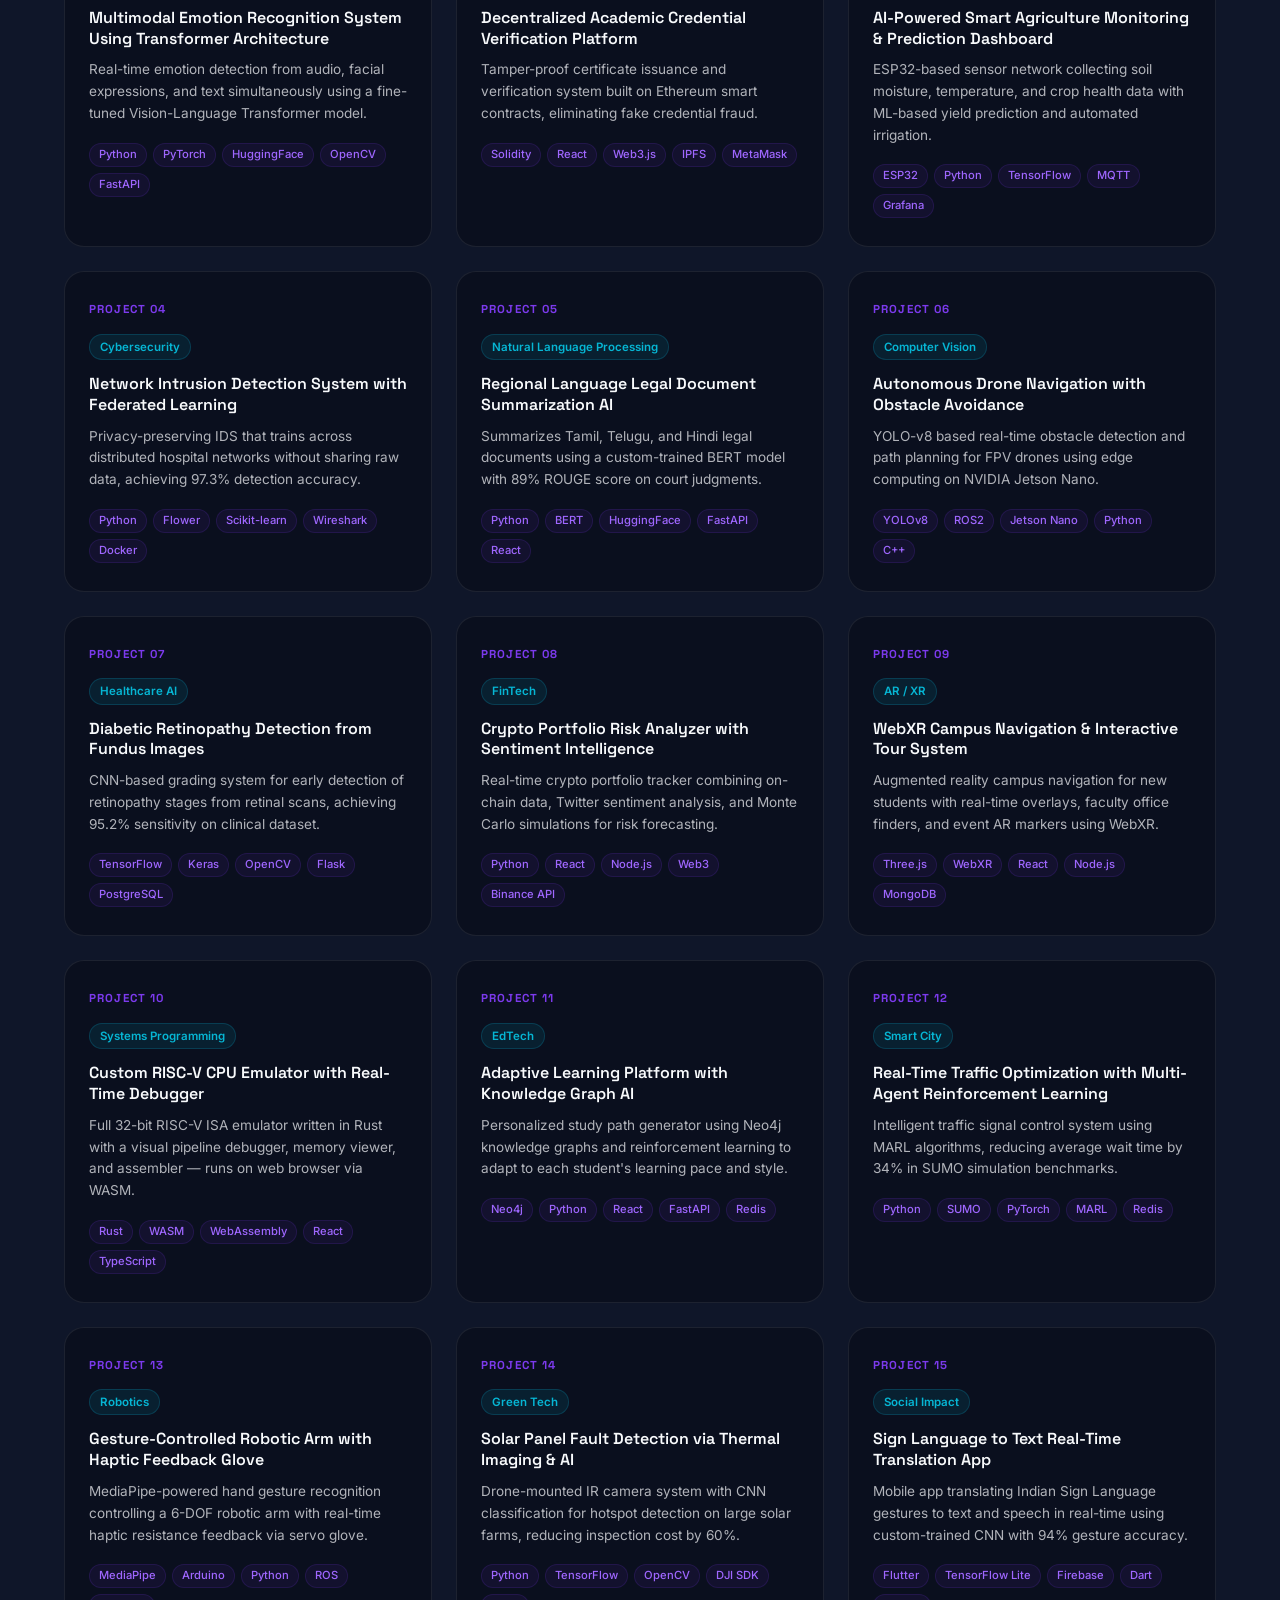
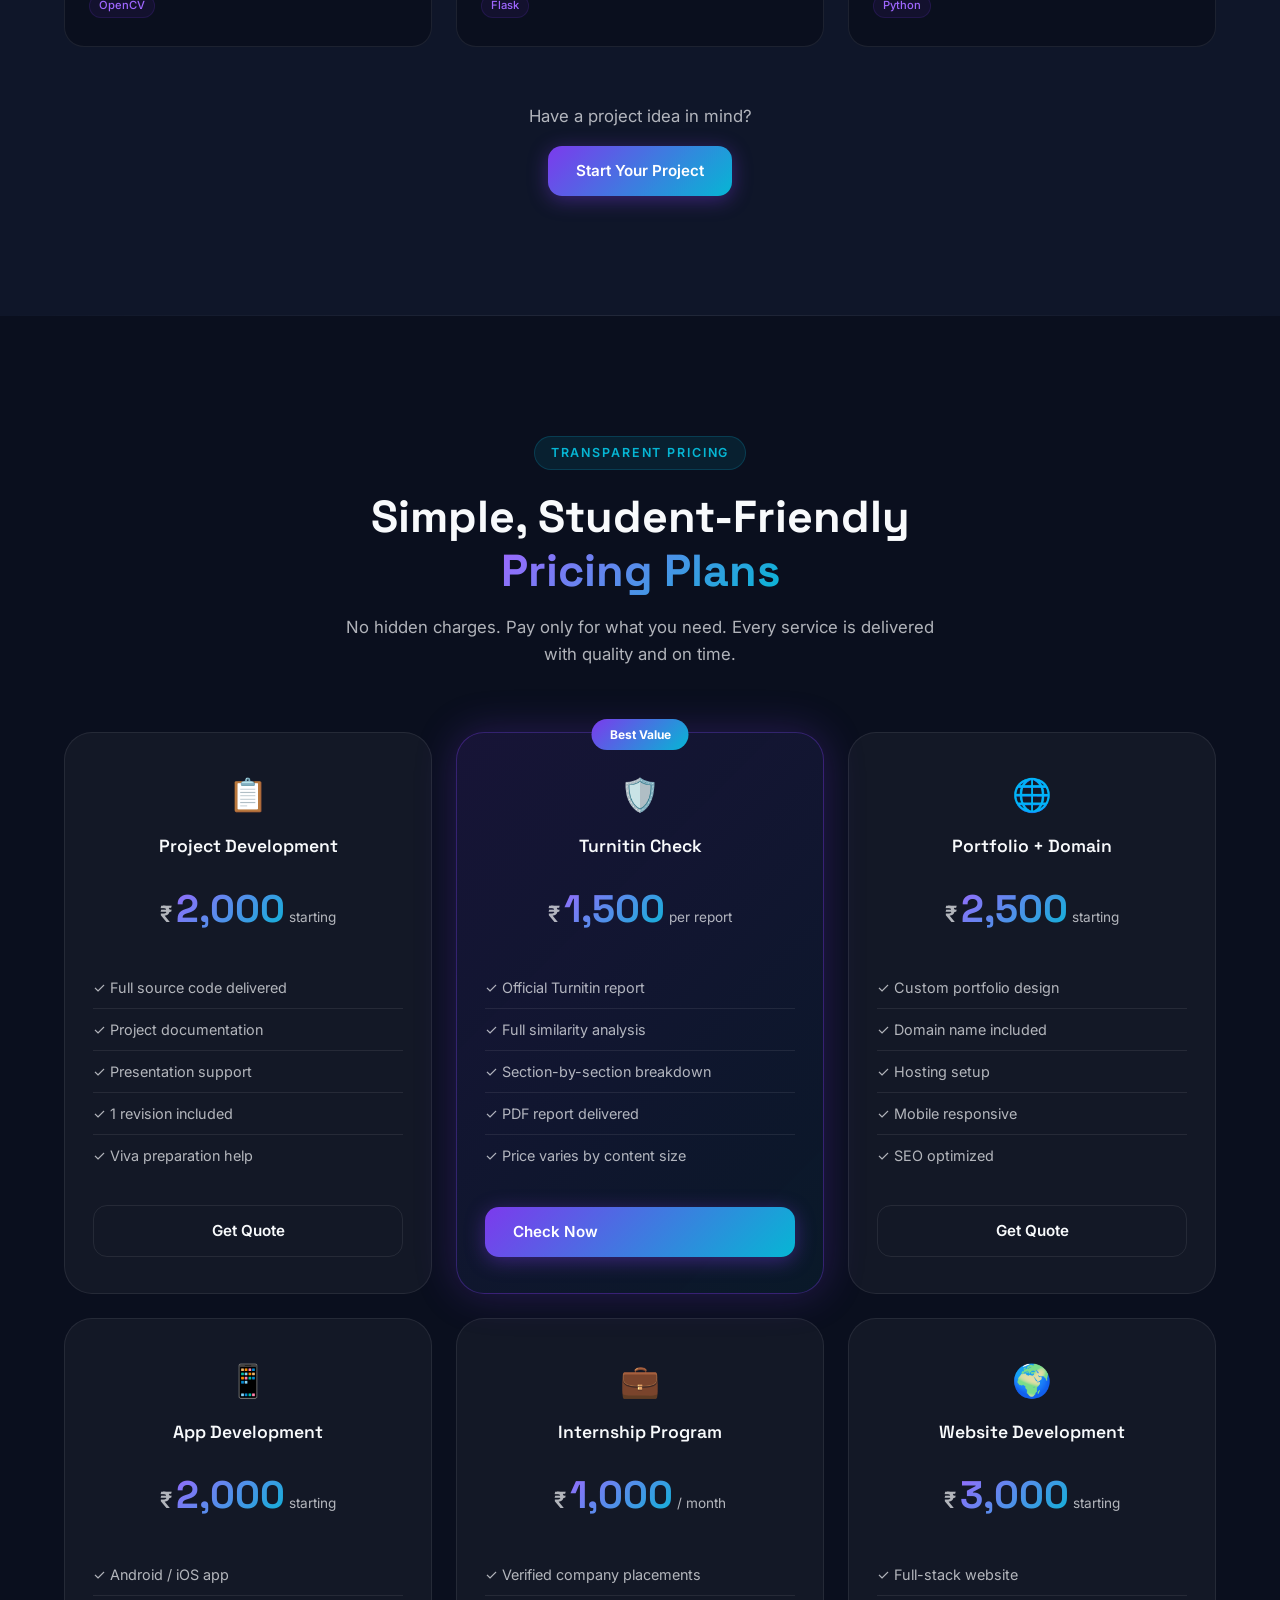
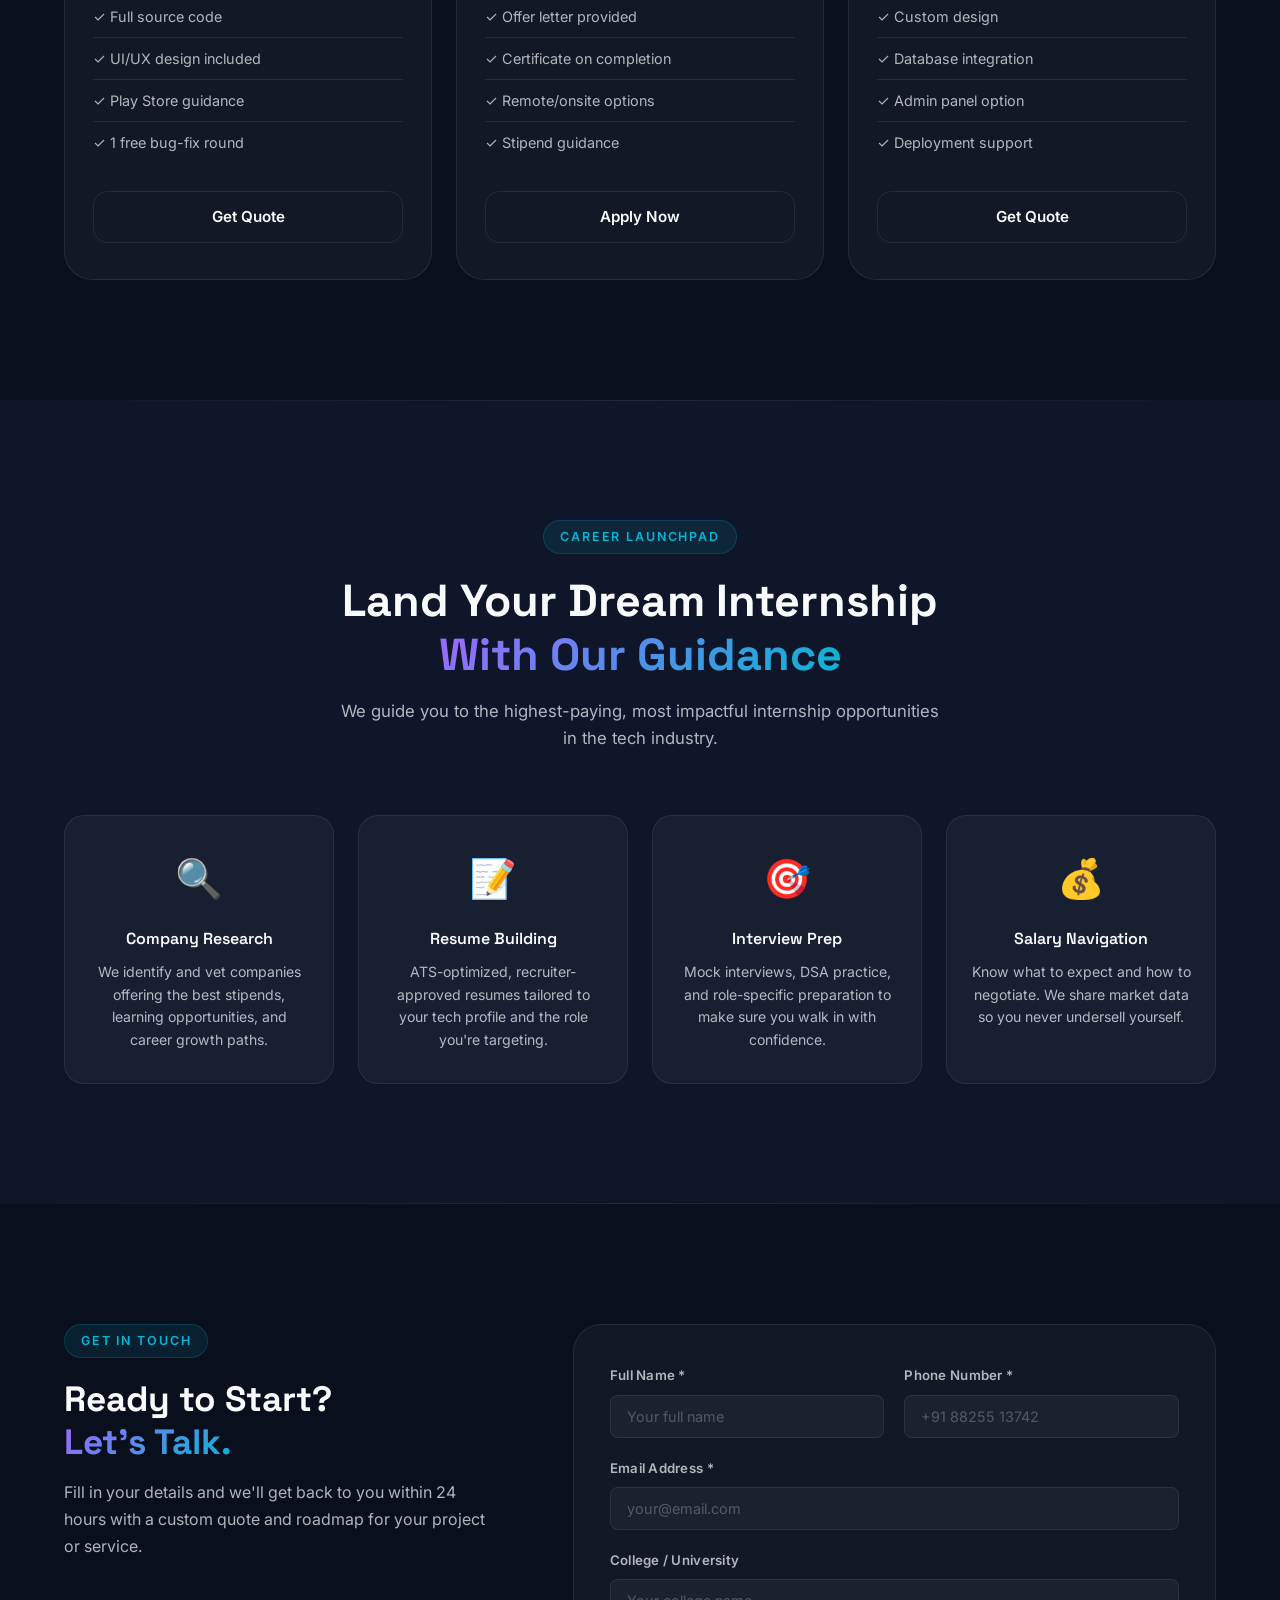
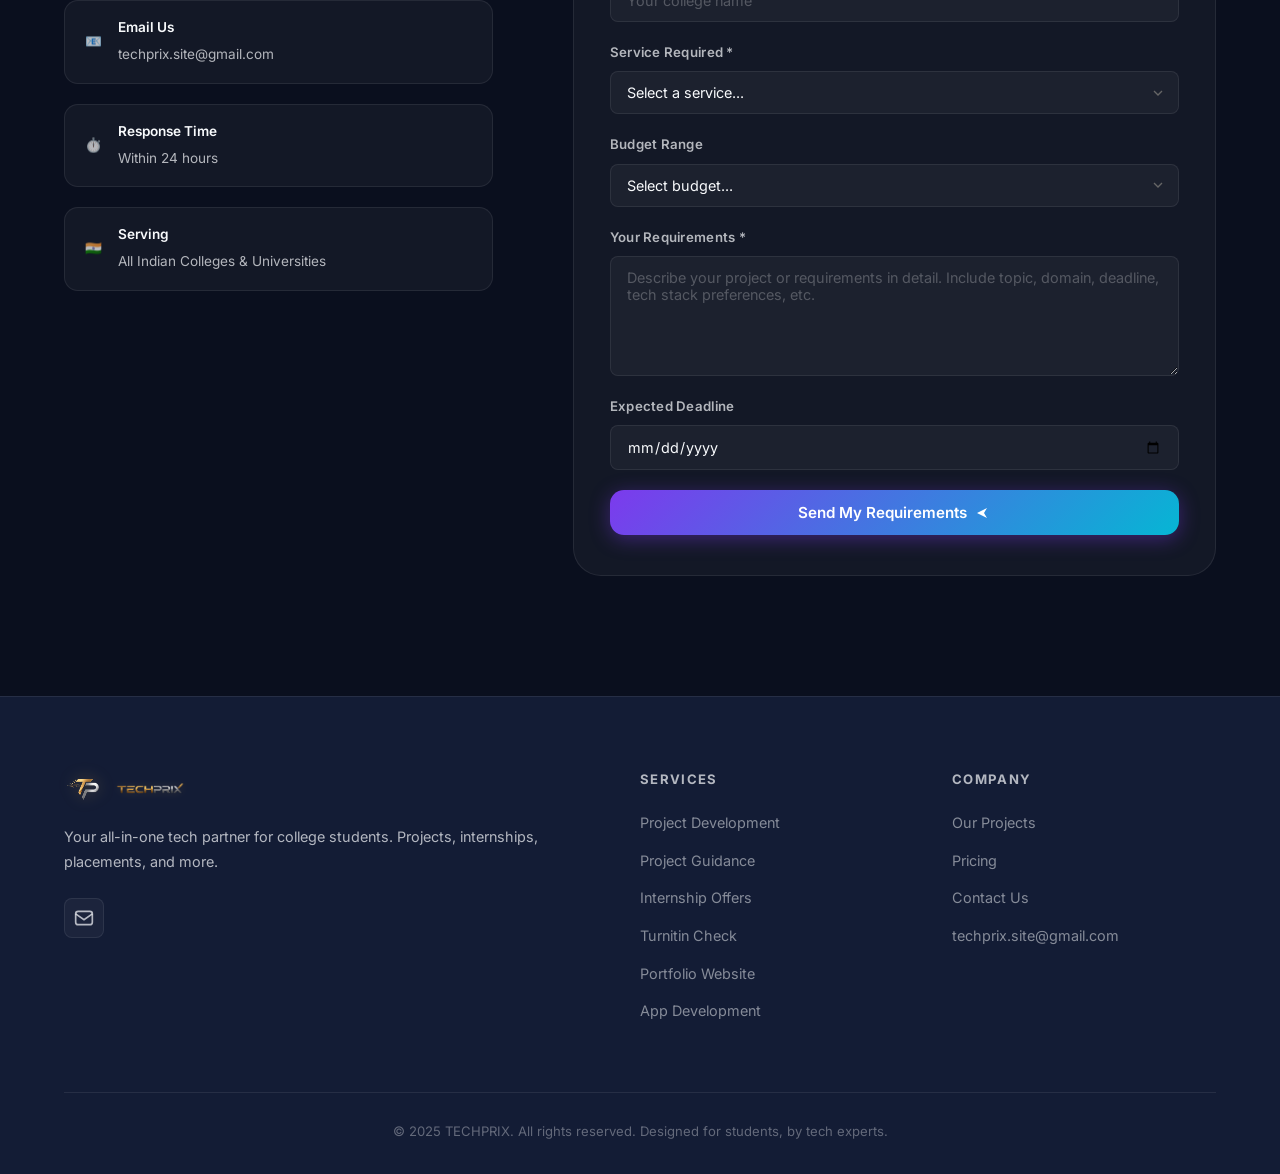
==== commit aa75ce4c: "Update phone number placeholder in index.html" ====
--- a/index.html
+++ b/index.html
@@ -480,7 +480,7 @@
               </div>
               <div class="form-group">
                 <label for="phone">Phone Number *</label>
-                <input type="tel" id="phone" name="phone" placeholder="+91 98765 43210" required />
+                <input type="tel" id="phone" name="phone" placeholder="+91 88255 13742" required />
               </div>
             </div>
             <div class="form-group">
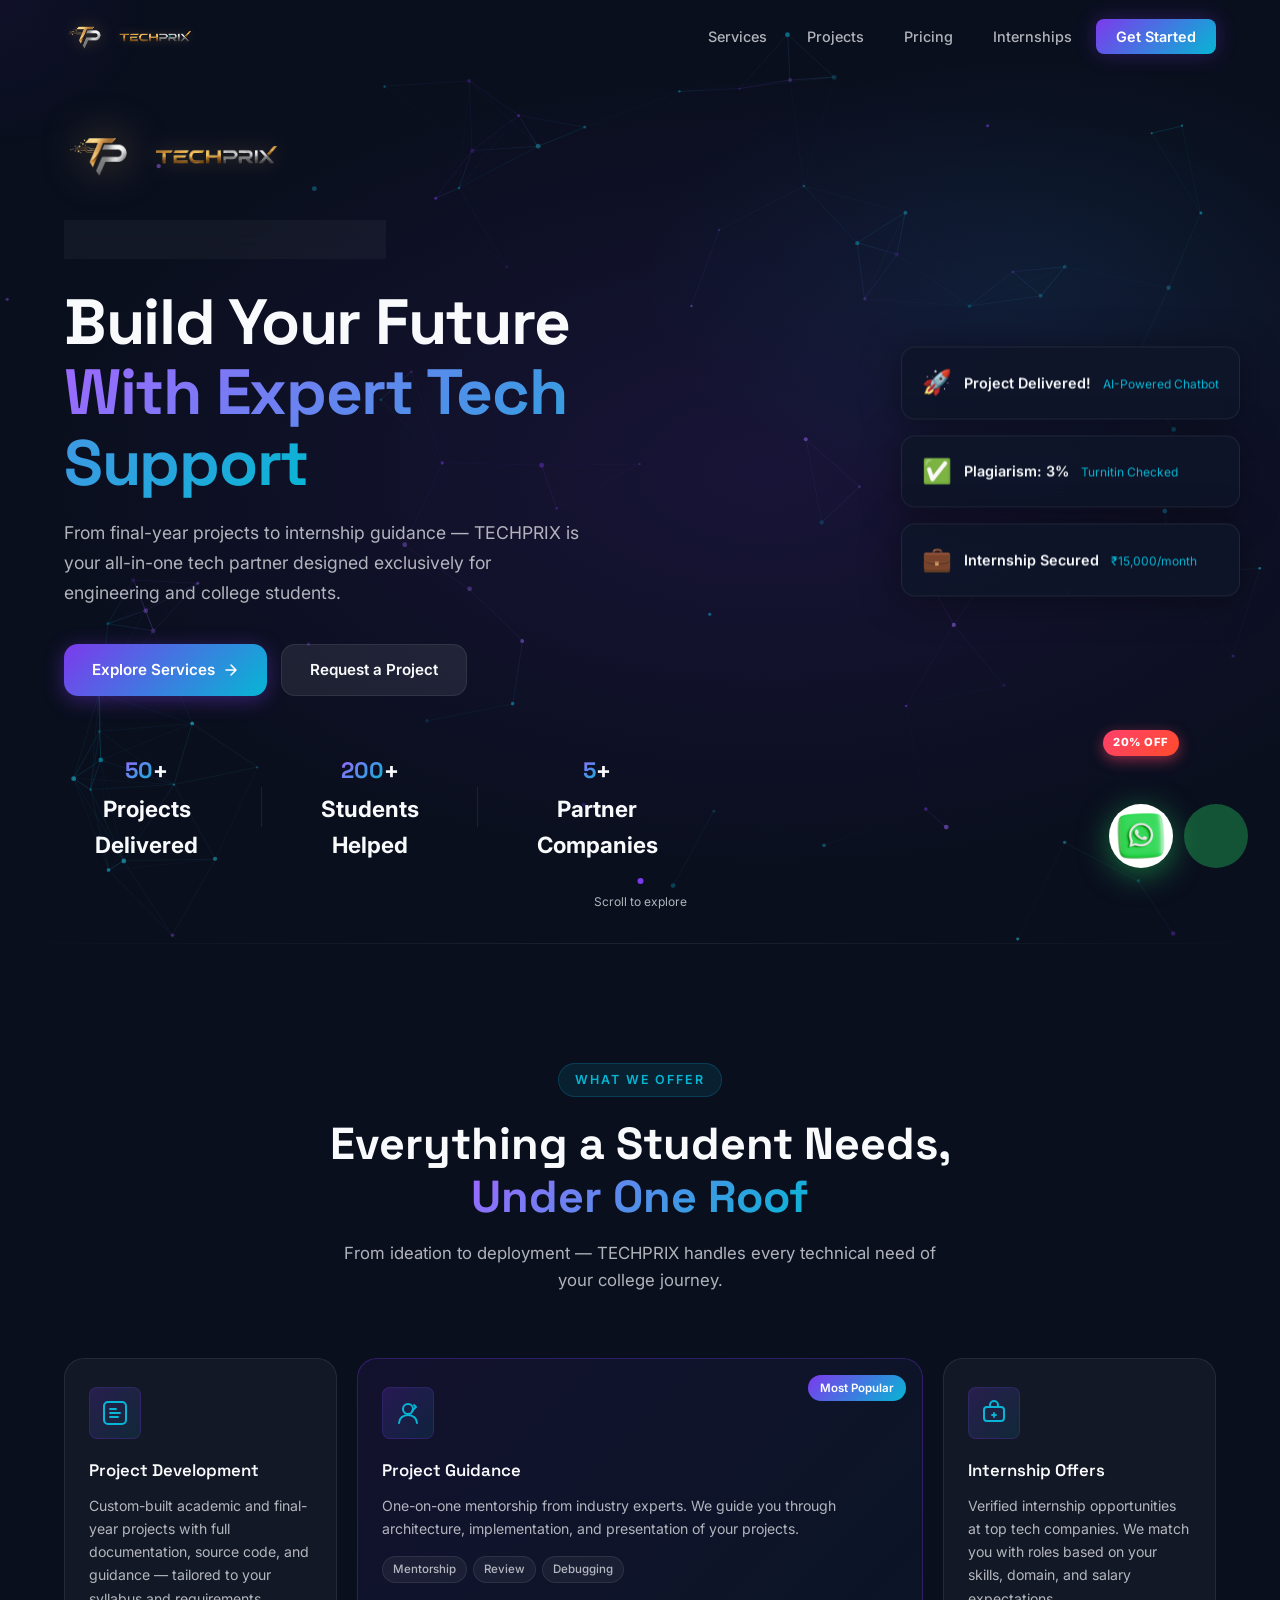
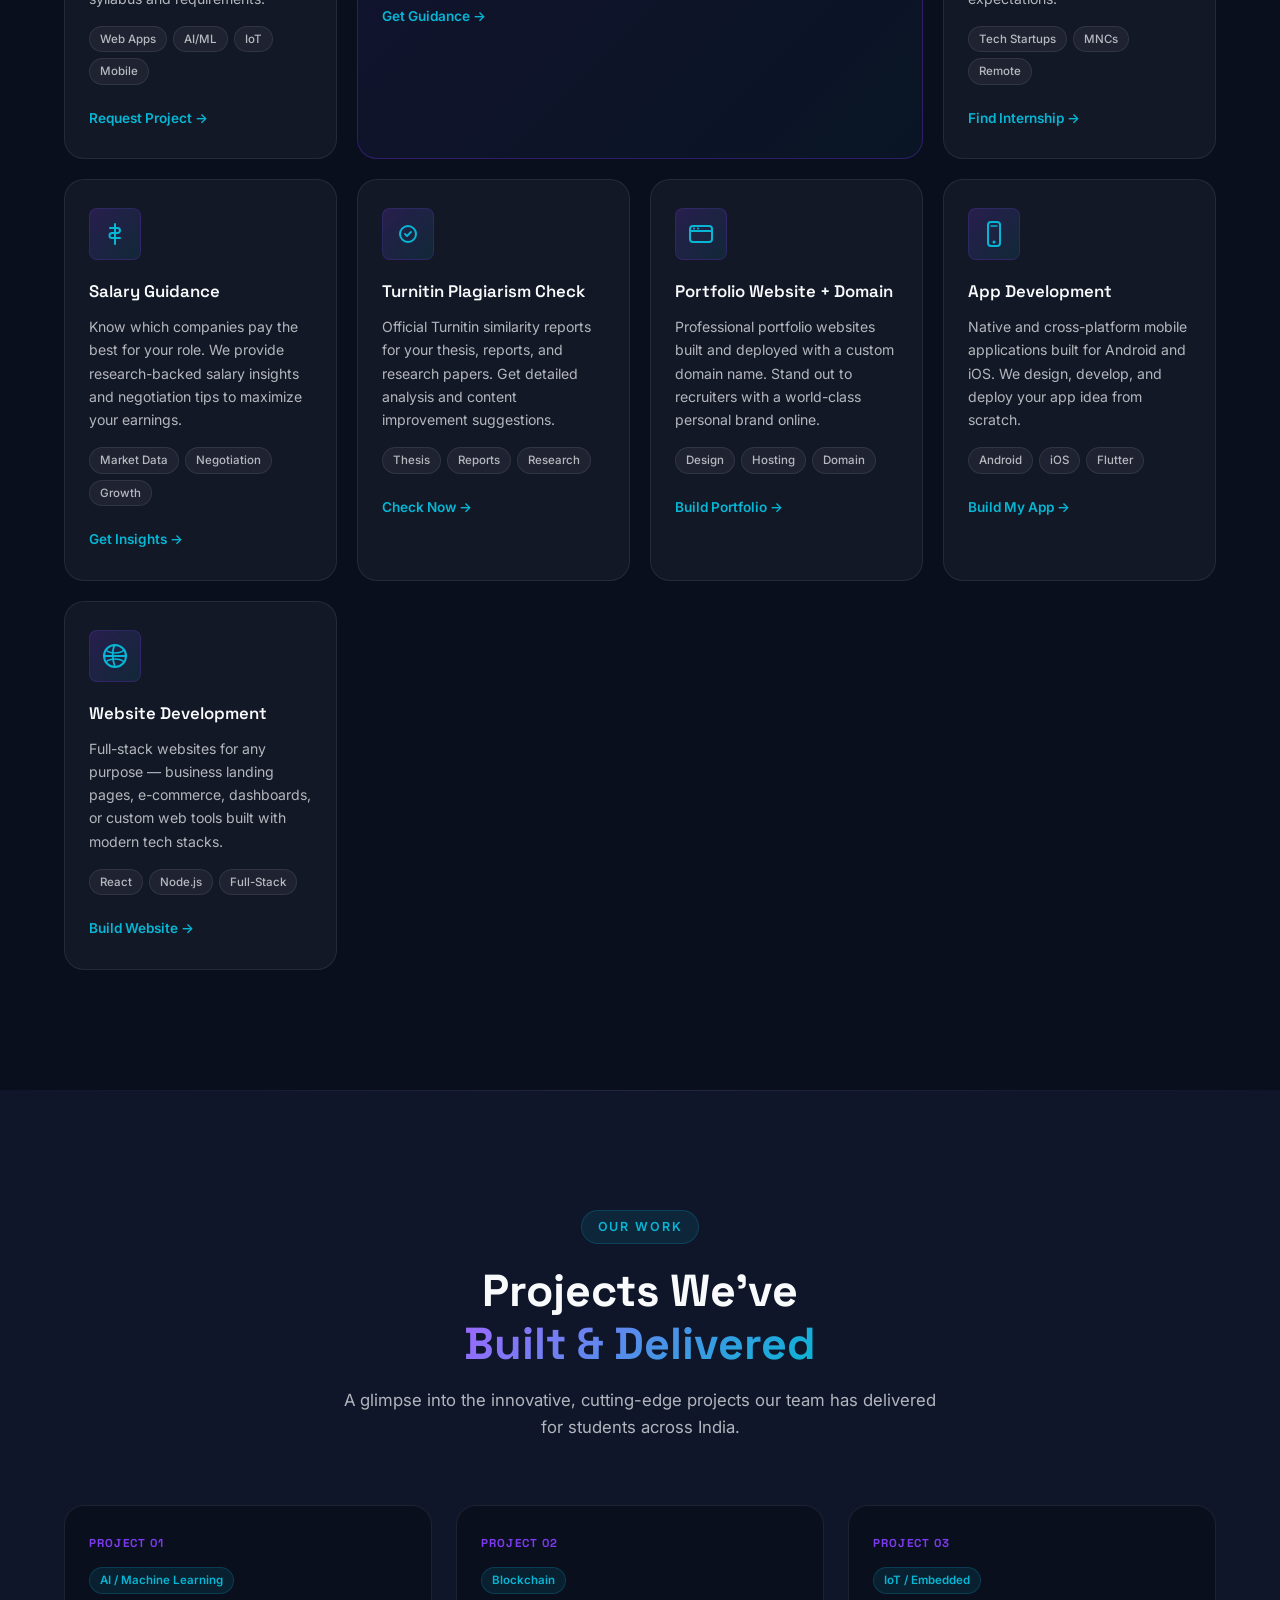
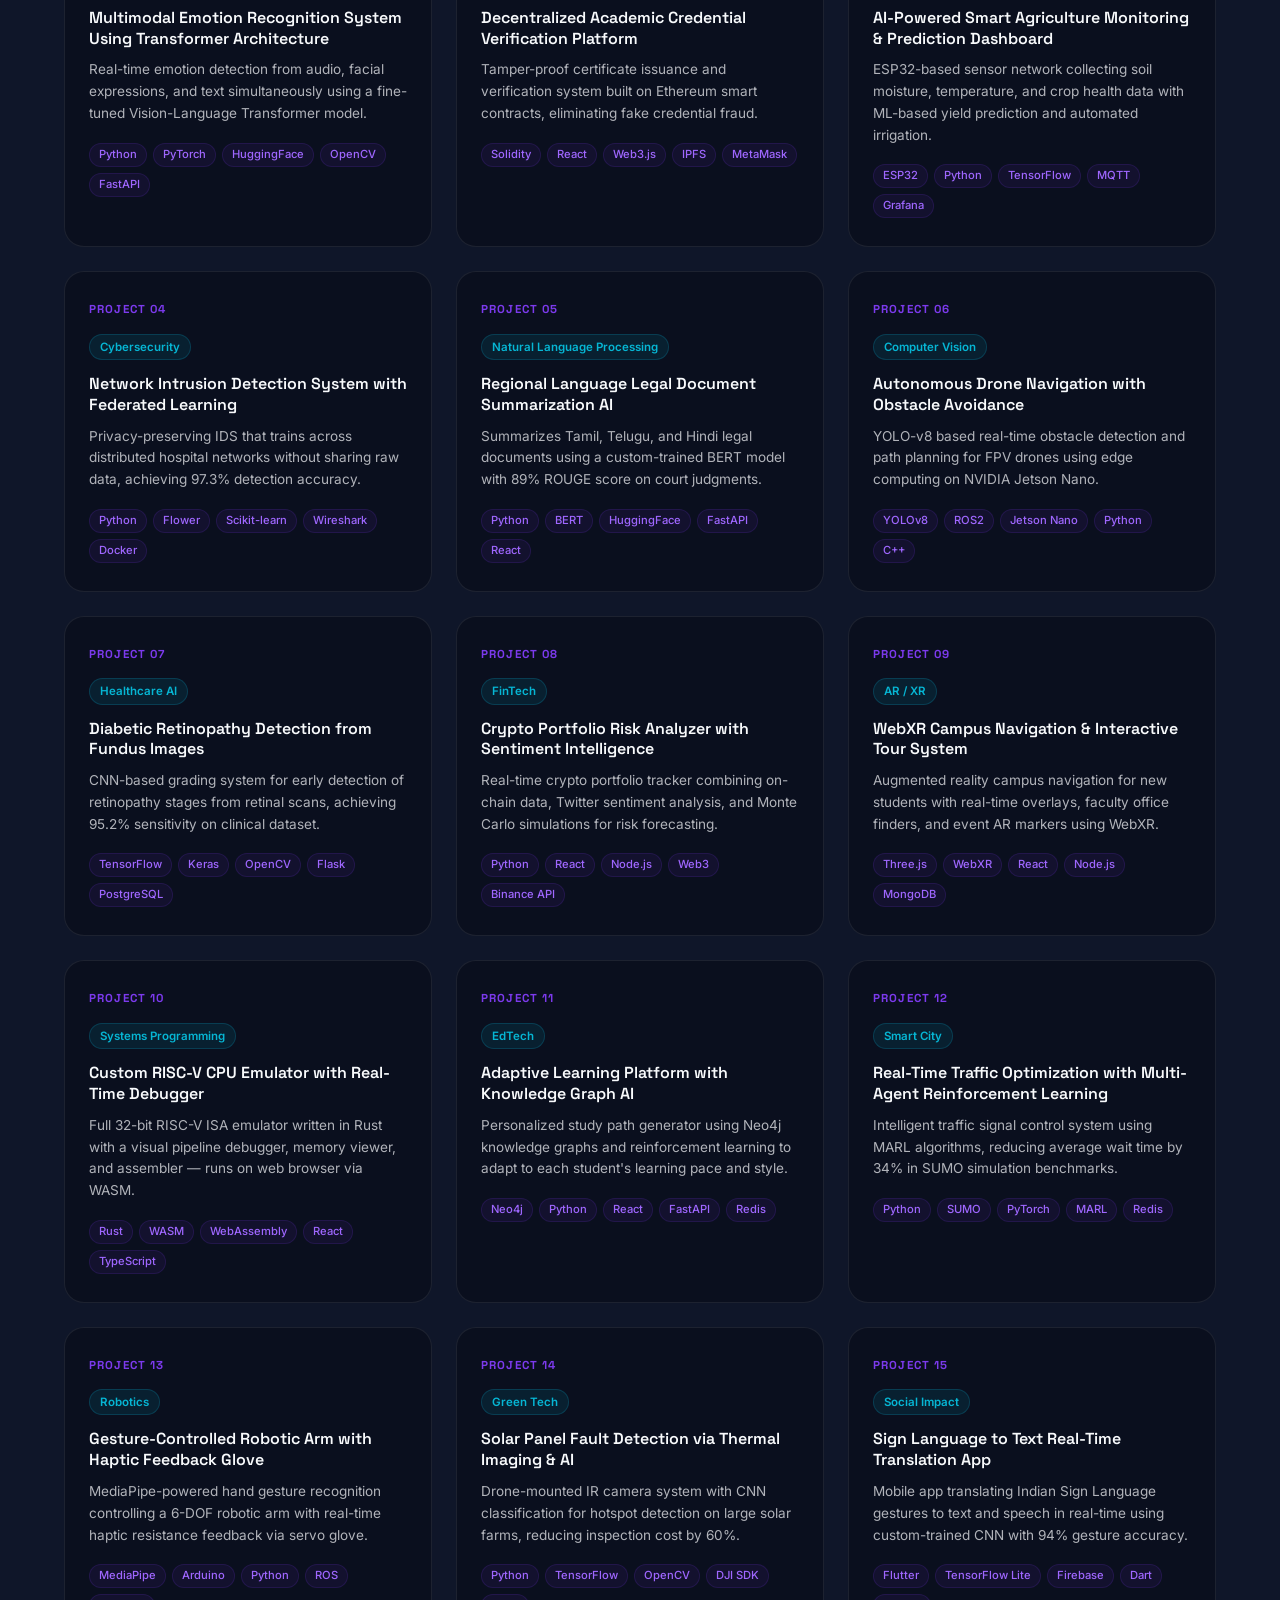
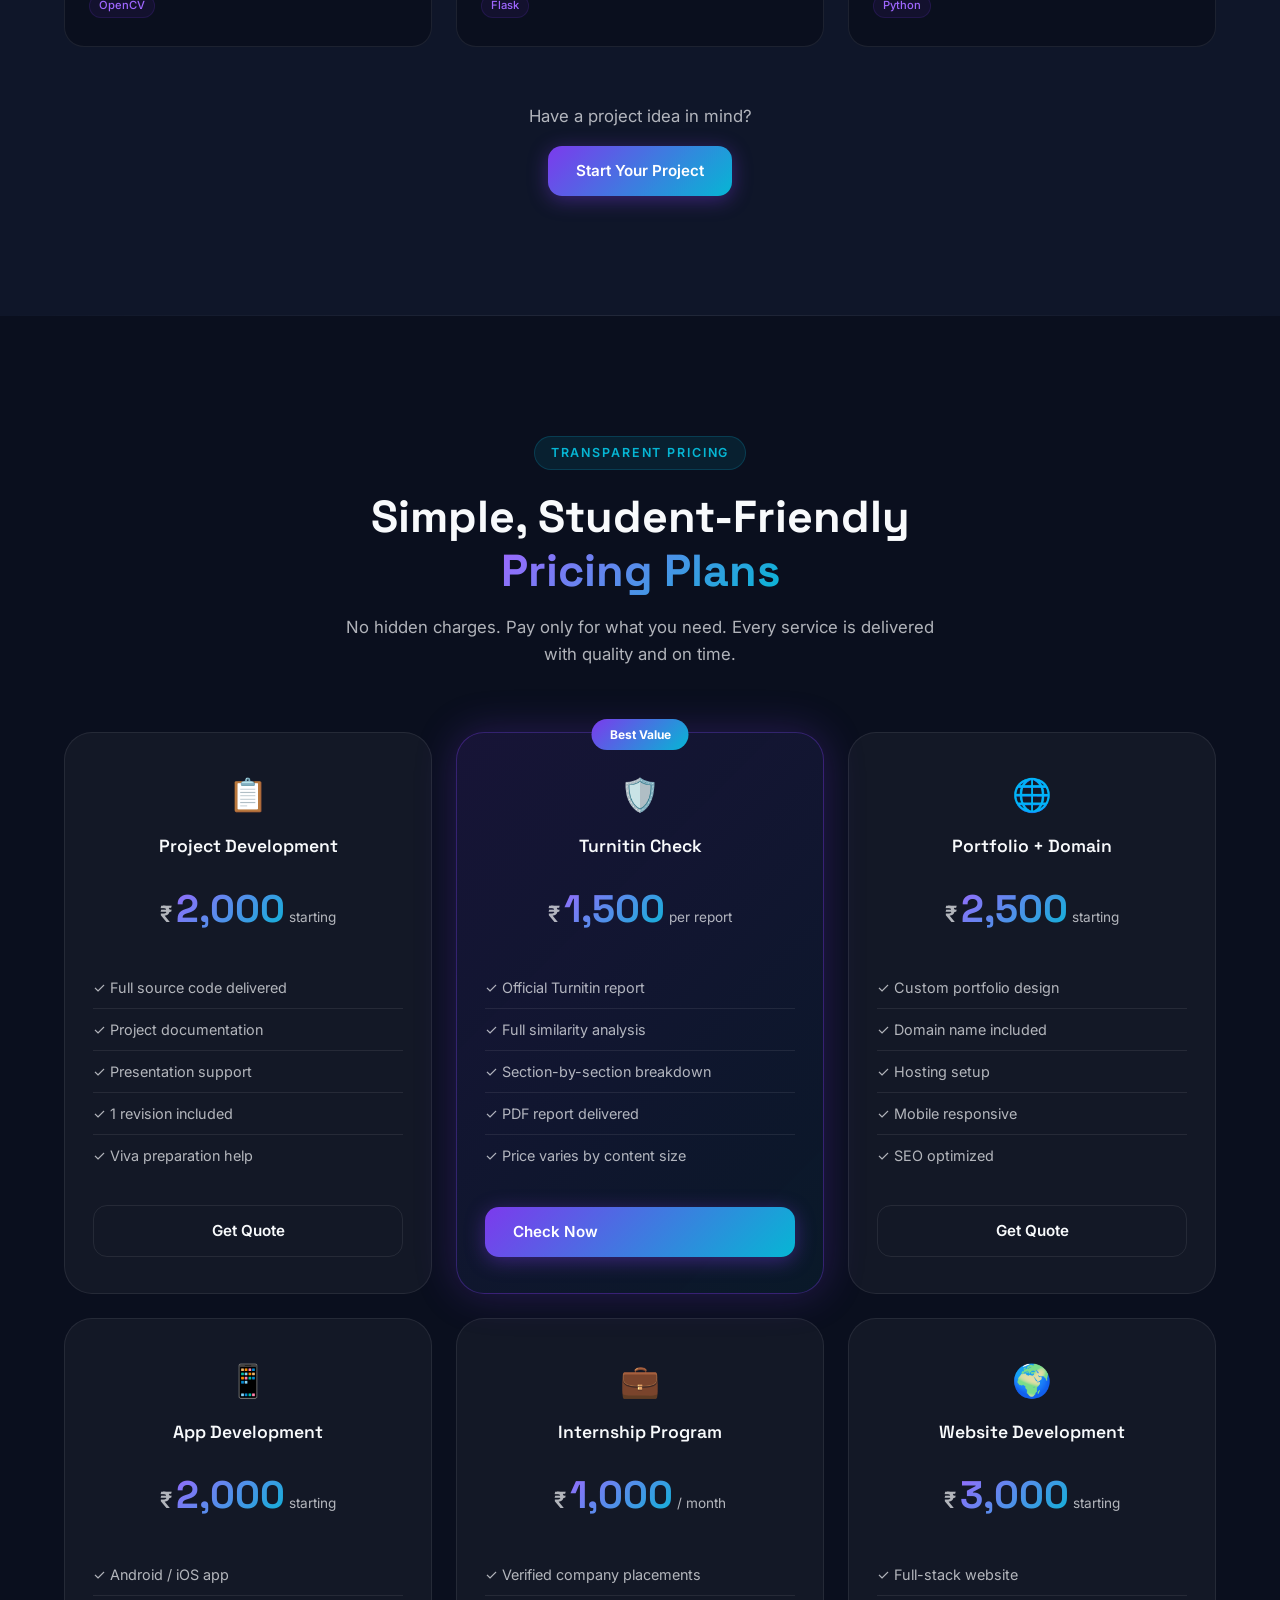
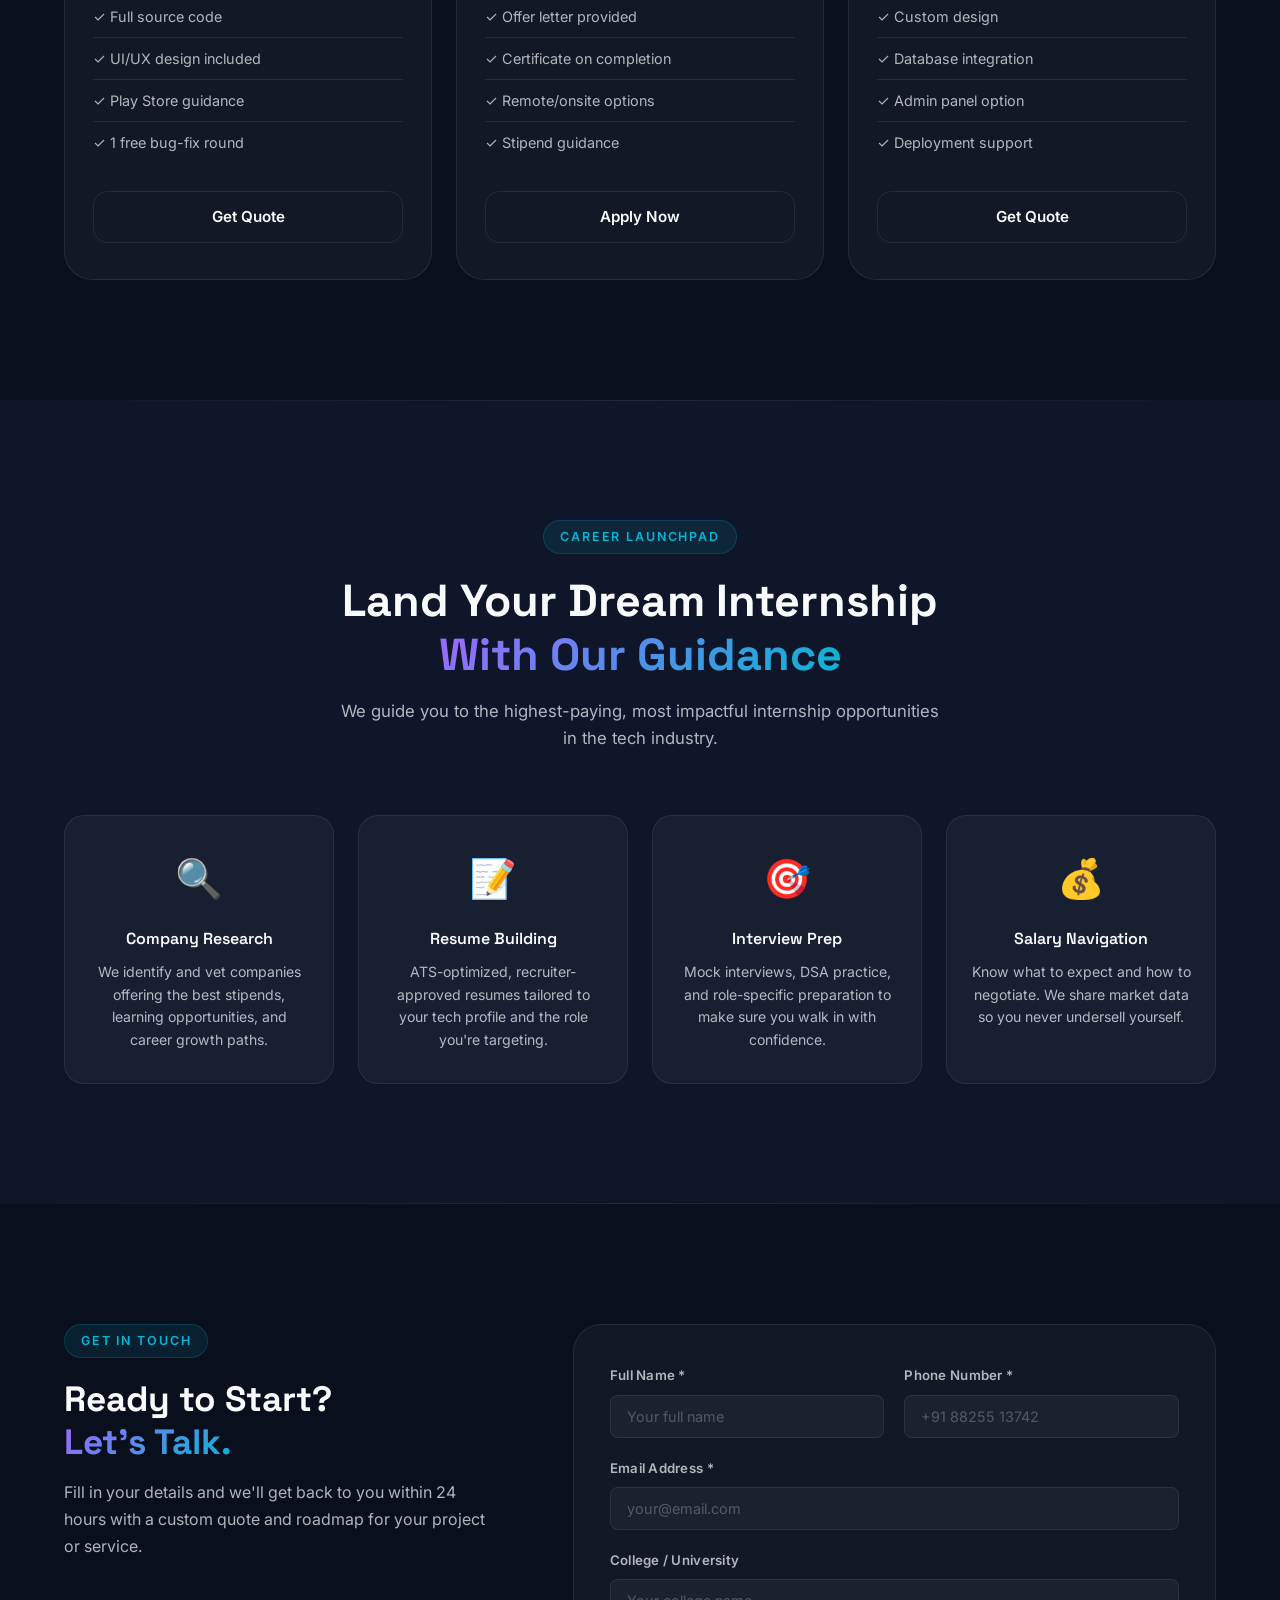
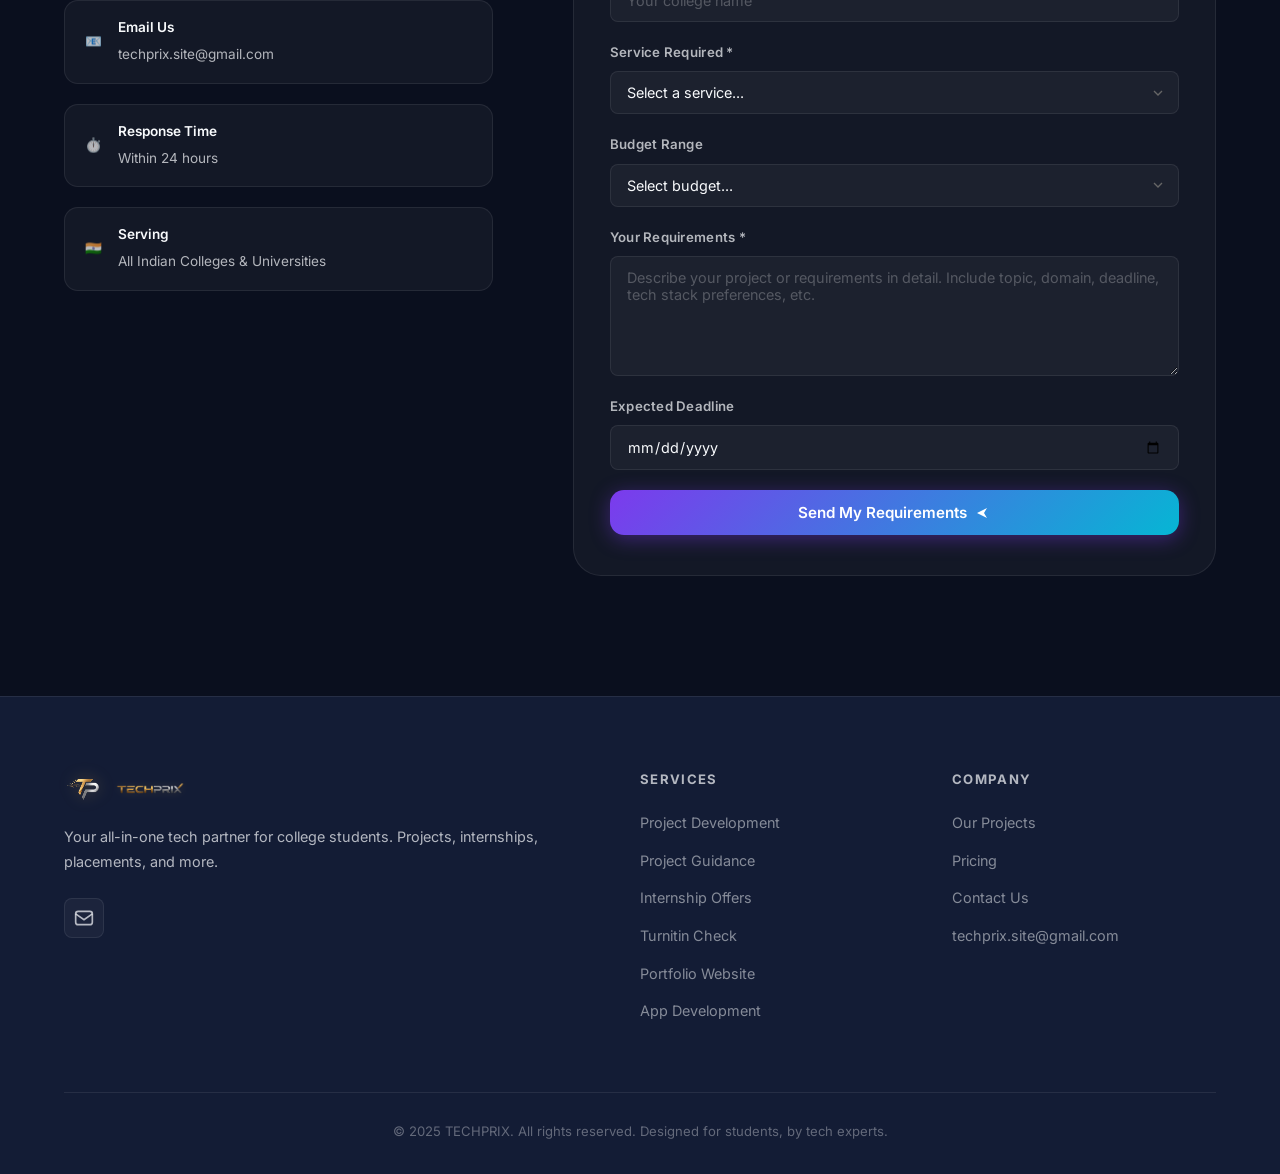
==== commit f5e6ac13: "Update WhatsApp link in floating button" ====
--- a/index.html
+++ b/index.html
@@ -582,7 +582,7 @@
   <div class="wa-float" id="waFloat">
     <div class="wa-offer-badge">20% OFF</div>
     <div class="wa-tooltip">Chat with us on WhatsApp! 🎉</div>
-    <a href="https://wa.me/919876543210?text=Hi%20TECHPRIX!%20I%20saw%20your%2020%25%20offer%20and%20I%27m%20interested%20in%20your%20services." 
+    <a href="https://wa.me/918825513742?text=Hi%20TECHPRIX!%20I%20saw%20your%2020%25%20offer%20and%20I%27m%20interested%20in%20your%20services." 
        target="_blank" rel="noopener" class="wa-btn" aria-label="Chat on WhatsApp">
       <img src="assets/whatsapp.png" alt="WhatsApp" class="wa-icon" />
     </a>
